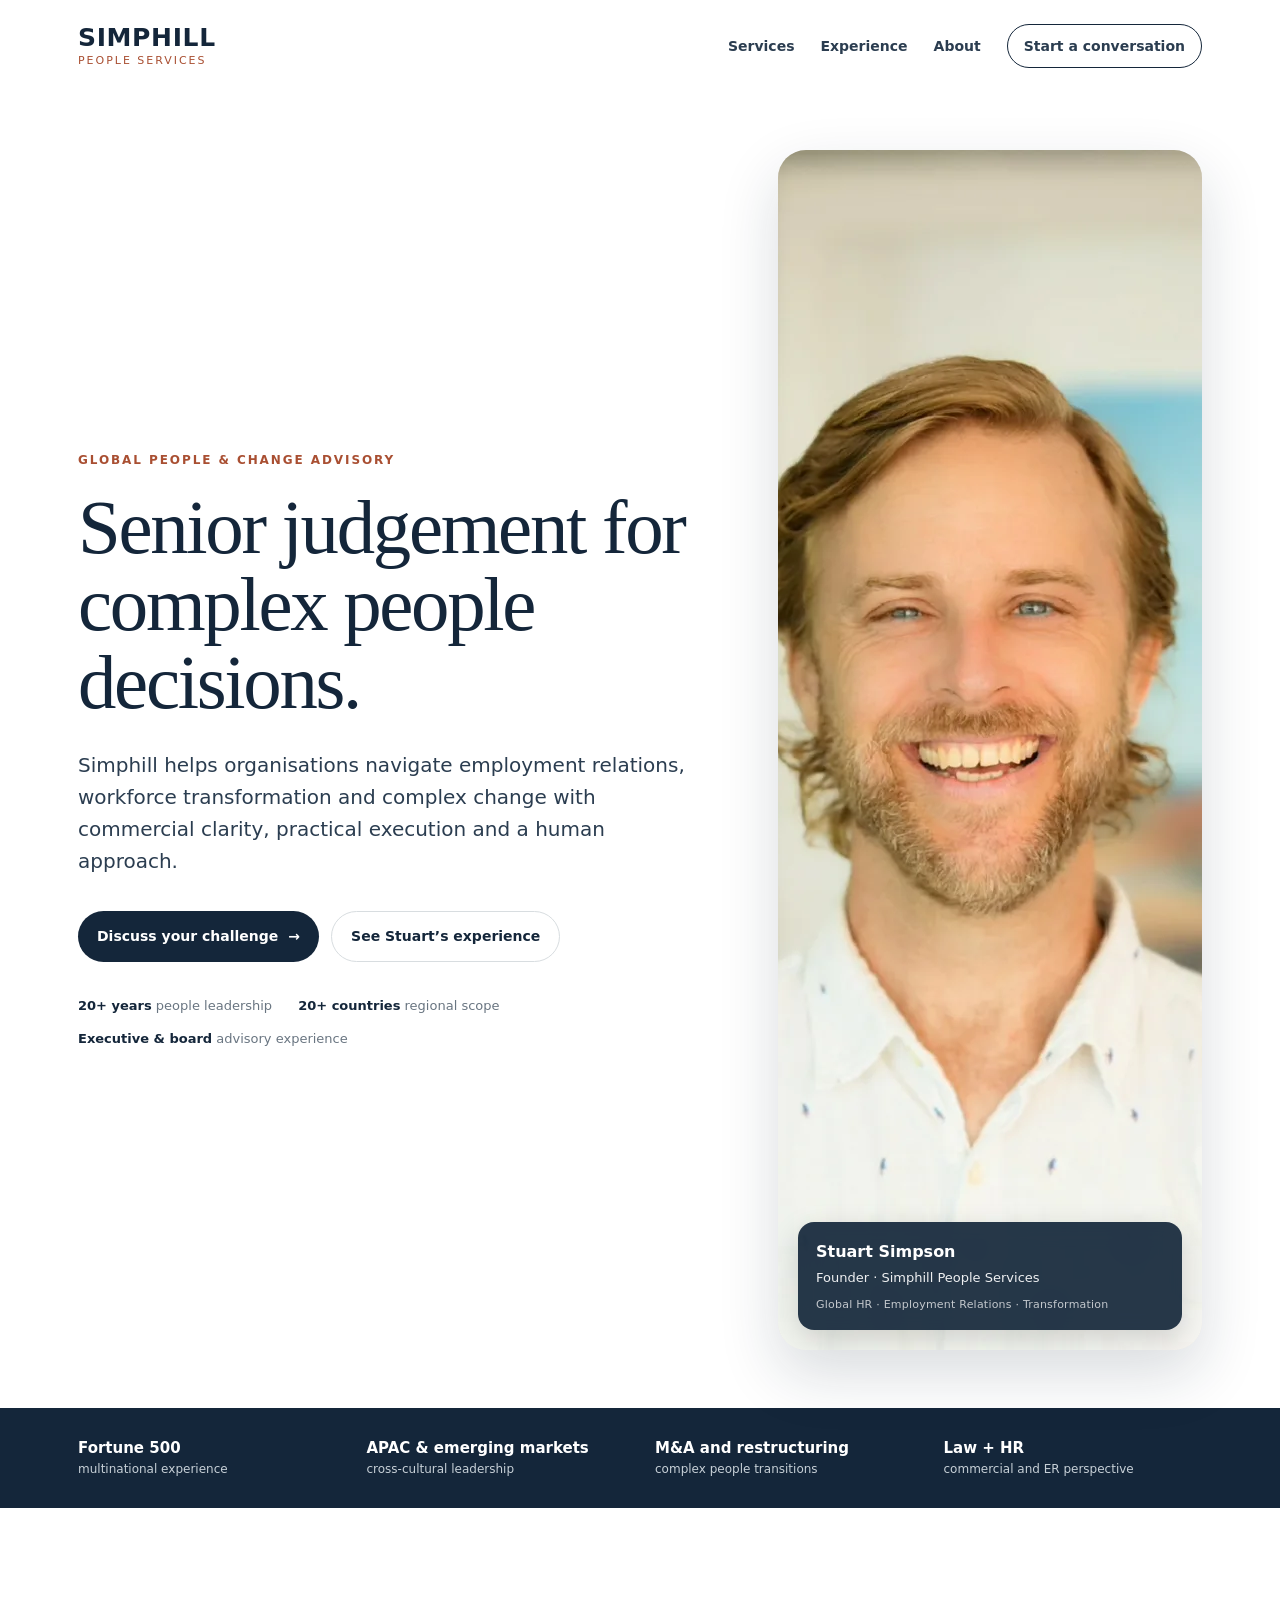
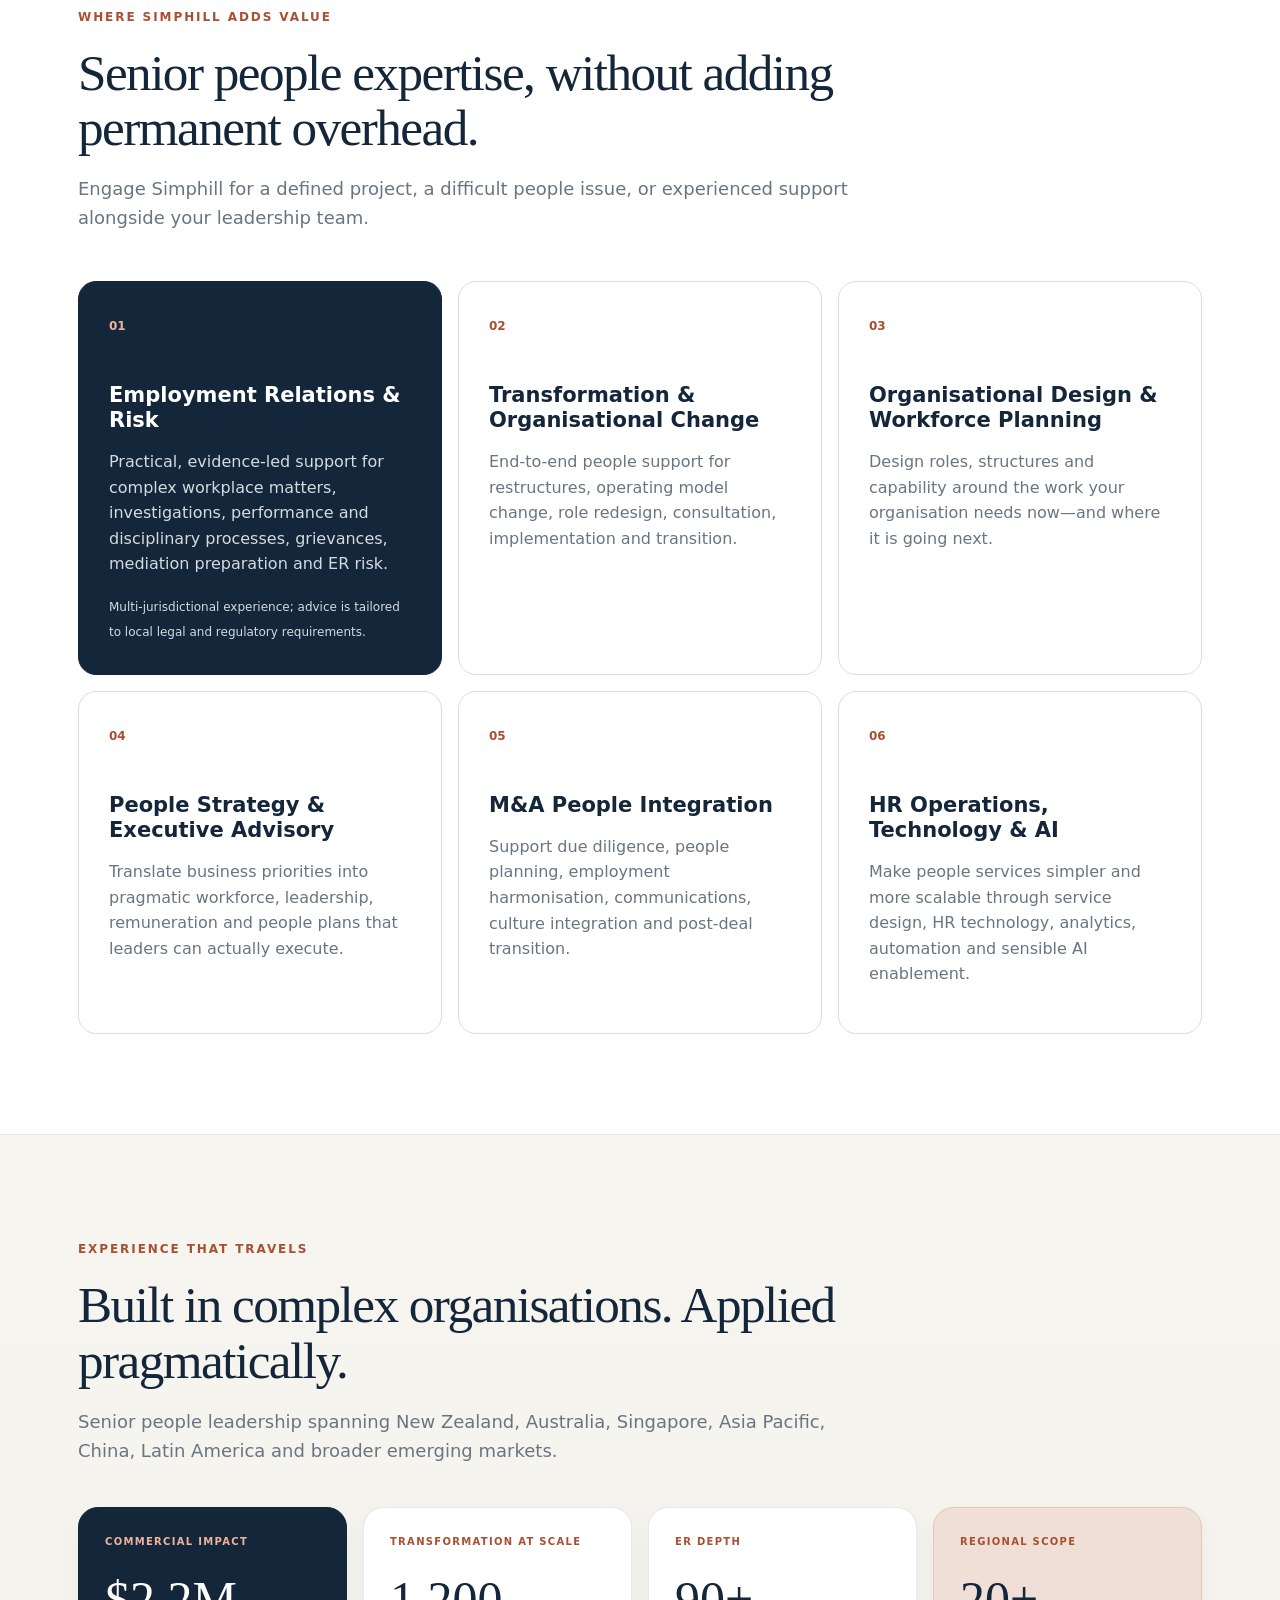
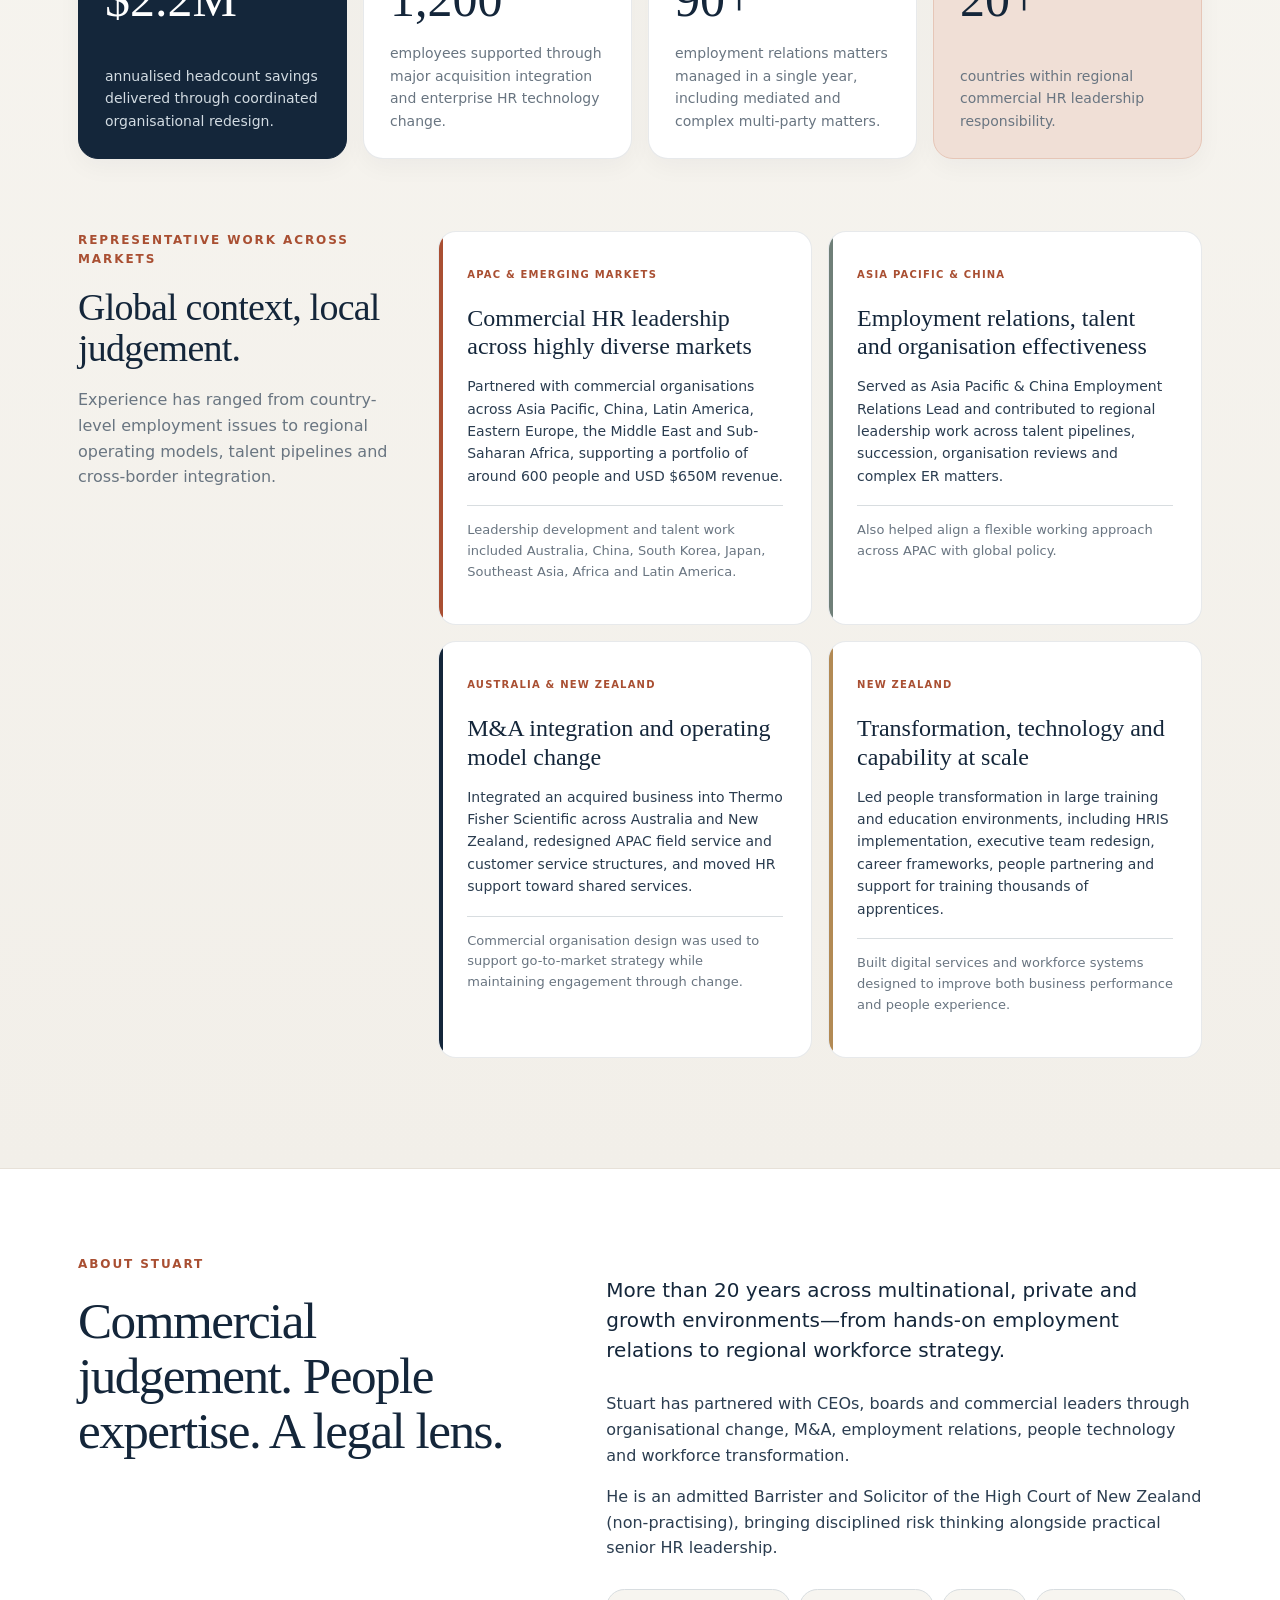
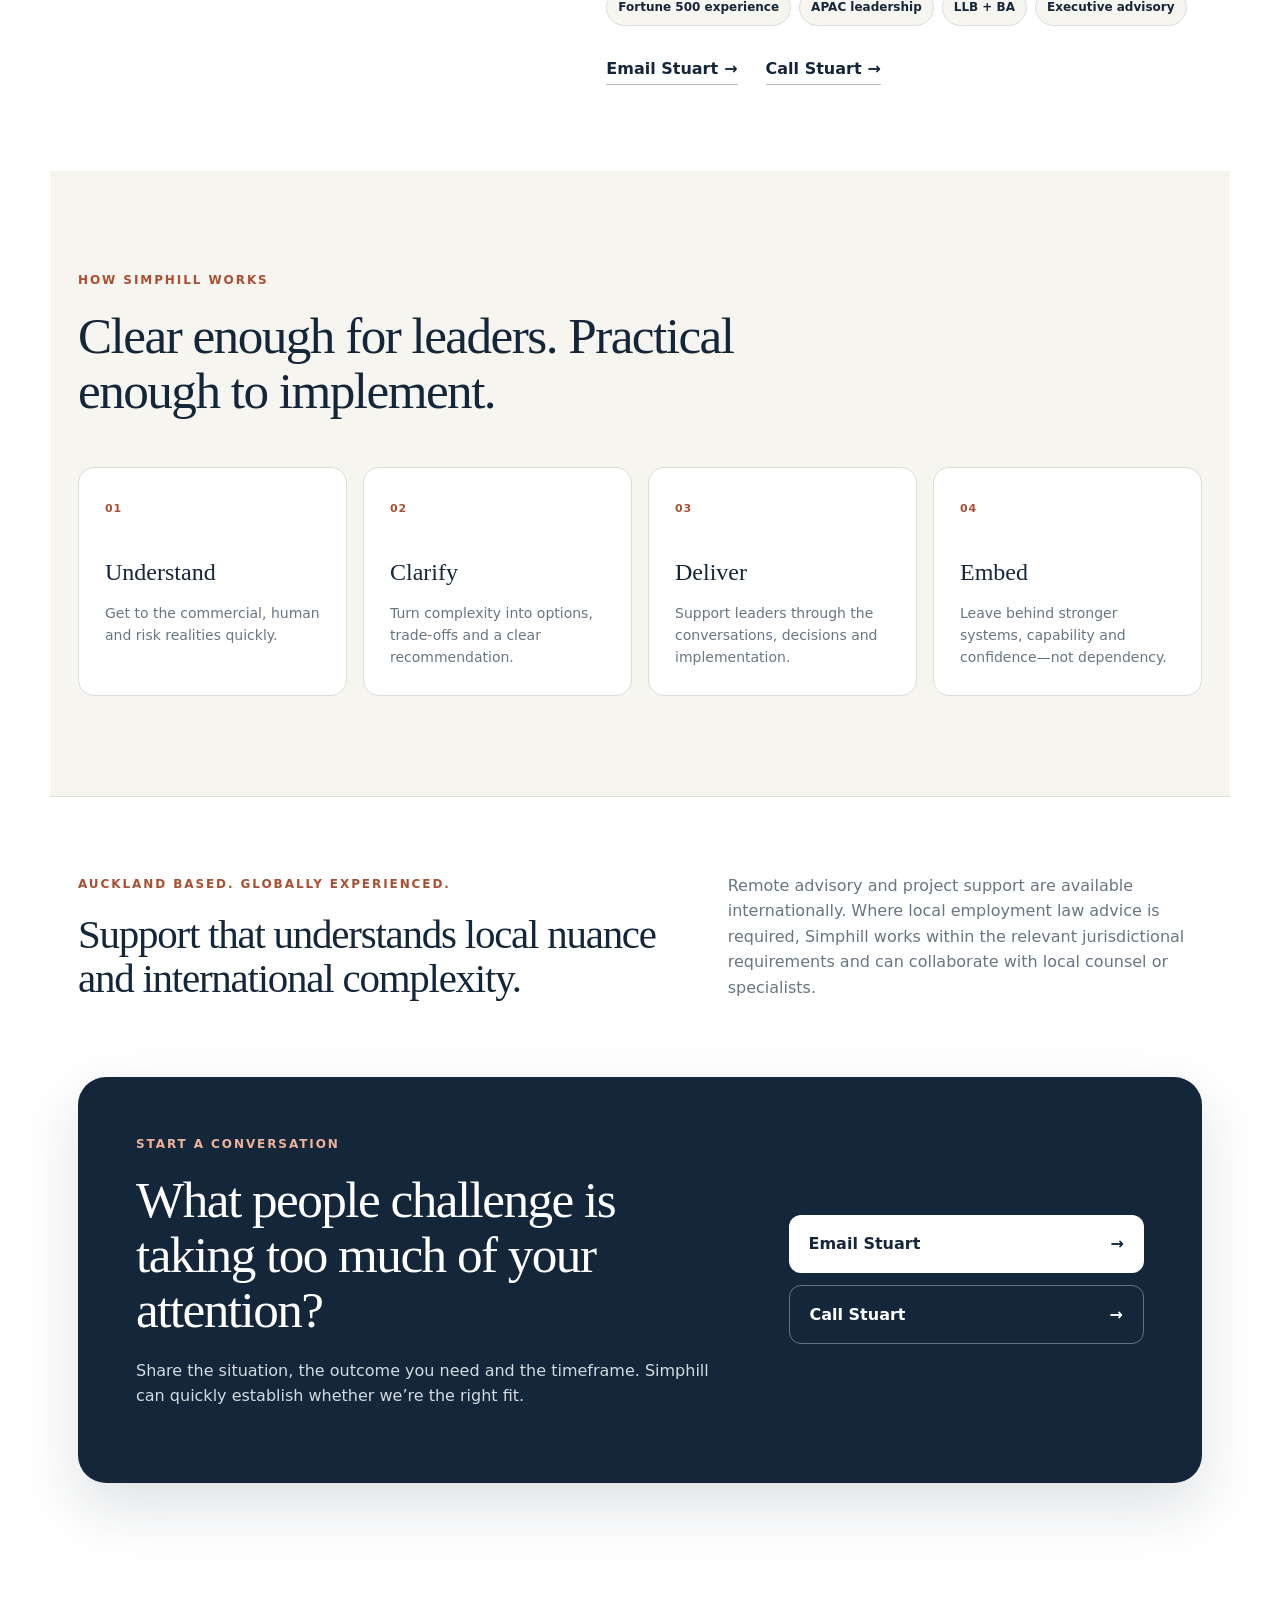
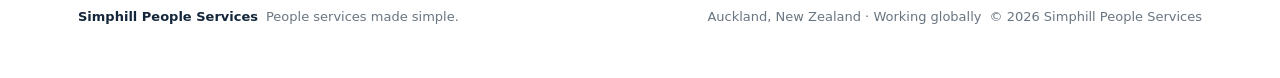
==== index.html @ a2d5a018 "Add files via upload" ====
<!doctype html>
<html lang="en">
<head>
  <meta charset="utf-8">
  <meta name="viewport" content="width=device-width, initial-scale=1">
  <title>Simphill People Services | Global HR & Change Advisory</title>
  <meta name="description" content="Global HR, employment relations and change advisory for organisations navigating transformation, workforce challenges and complex people decisions.">
  <meta name="robots" content="index,follow,max-image-preview:large,max-snippet:-1,max-video-preview:-1">
  <meta name="theme-color" content="#14263a">
  <link rel="canonical" href="https://simphillpeople.github.io/simphill-people-services/">
  <link rel="icon" href="assets/favicon.png" type="image/png">
  <link rel="stylesheet" href="styles.css">

  <meta property="og:type" content="website">
  <meta property="og:site_name" content="Simphill People Services">
  <meta property="og:title" content="Simphill People Services | Global People & Change Advisory">
  <meta property="og:description" content="Pragmatic senior HR, employment relations and transformation support for organisations navigating change.">
  <meta property="og:url" content="https://simphillpeople.github.io/simphill-people-services/">
  <meta property="og:image" content="https://simphillpeople.github.io/simphill-people-services/assets/social-card.jpg">
  <meta property="og:locale" content="en_NZ">
  <meta name="twitter:card" content="summary_large_image">

  <script type="application/ld+json">
  {
    "@context": "https://schema.org",
    "@graph": [
      {
        "@type": "ProfessionalService",
        "@id": "https://simphillpeople.github.io/simphill-people-services/#business",
        "name": "Simphill People Services",
        "url": "https://simphillpeople.github.io/simphill-people-services/",
        "logo": "https://simphillpeople.github.io/simphill-people-services/assets/simphill-logo.png",
        "image": "https://simphillpeople.github.io/simphill-people-services/assets/social-card.jpg",
        "description": "Senior people, employment relations and transformation advisory for organisations navigating growth, complexity and change.",
        "areaServed": ["New Zealand", "Australia", "Asia Pacific", "Global"],
        "sameAs": ["https://www.linkedin.com/company/simphill-people-services/"],
        "founder": {"@id": "https://simphillpeople.github.io/simphill-people-services/#stuart"},
        "knowsAbout": [
          "Employment relations", "Organisational change", "Workforce transformation",
          "People strategy", "Organisational design", "HR operations", "Leadership coaching",
          "Mergers and acquisitions integration", "Workforce planning", "People analytics"
        ]
      },
      {
        "@type": "Person",
        "@id": "https://simphillpeople.github.io/simphill-people-services/#stuart",
        "name": "Stuart Simpson",
        "jobTitle": "People & Organisational Capability Executive",
        "image": "https://simphillpeople.github.io/simphill-people-services/assets/stuart-founder.webp",
        "worksFor": {"@id": "https://simphillpeople.github.io/simphill-people-services/#business"},
        "homeLocation": {"@type": "Place", "name": "Auckland, New Zealand"},
        "sameAs": ["https://www.linkedin.com/in/stuart-simpson-hr"],
        "knowsAbout": ["Employment relations", "Change management", "Organisational design", "Workforce transformation", "HR technology", "People analytics", "Leadership capability"]
      }
    ]
  }
  </script>
</head>
<body>
  <a class="skip-link" href="#main">Skip to content</a>

  <header class="site-header">
    <a class="brand" href="#top" aria-label="Simphill People Services home">
      <span class="brand-main">SIMPHILL</span>
      <span class="brand-sub">PEOPLE SERVICES</span>
    </a>
    <nav aria-label="Primary navigation">
      <a href="#services">Services</a>
      <a href="#experience">Experience</a>
      <a href="#about">About</a>
      <a class="nav-cta" href="#contact">Start a conversation</a>
    </nav>
  </header>

  <main id="main">
    <section class="hero founder-hero" id="top">
      <div class="hero-copy">
        <p class="eyebrow">Global people &amp; change advisory</p>
        <h1>Senior judgement for complex people decisions.</h1>
        <p class="lead">Simphill helps organisations navigate employment relations, workforce transformation and complex change with commercial clarity, practical execution and a human approach.</p>
        <div class="actions">
          <a class="button primary" href="#contact">Discuss your challenge <span aria-hidden="true">→</span></a>
          <a class="button secondary" href="#experience">See Stuart’s experience</a>
        </div>
        <div class="trust-line" aria-label="Key experience">
          <span><strong>20+ years</strong> people leadership</span>
          <span><strong>20+ countries</strong> regional scope</span>
          <span><strong>Executive &amp; board</strong> advisory experience</span>
        </div>
      </div>
      <aside class="founder-hero-visual" aria-label="Stuart Simpson, founder of Simphill People Services">
        <img src="assets/stuart-founder.webp" alt="Stuart Simpson, founder of Simphill People Services" width="1160" height="1200" fetchpriority="high">
        <div class="founder-hero-card">
          <strong>Stuart Simpson</strong>
          <span>Founder · Simphill People Services</span>
          <small>Global HR · Employment Relations · Transformation</small>
        </div>
      </aside>
    </section>

    <section class="proof-strip" aria-label="Experience summary">
      <div><strong>Fortune 500</strong><span>multinational experience</span></div>
      <div><strong>APAC &amp; emerging markets</strong><span>cross-cultural leadership</span></div>
      <div><strong>M&amp;A and restructuring</strong><span>complex people transitions</span></div>
      <div><strong>Law + HR</strong><span>commercial and ER perspective</span></div>
    </section>

    <section class="section" id="services">
      <div class="section-heading">
        <p class="eyebrow">Where Simphill adds value</p>
        <h2>Senior people expertise, without adding permanent overhead.</h2>
        <p>Engage Simphill for a defined project, a difficult people issue, or experienced support alongside your leadership team.</p>
      </div>
      <div class="service-grid">
        <article class="card featured">
          <span class="card-number">01</span>
          <h3>Employment Relations &amp; Risk</h3>
          <p>Practical, evidence-led support for complex workplace matters, investigations, performance and disciplinary processes, grievances, mediation preparation and ER risk.</p>
          <small>Multi-jurisdictional experience; advice is tailored to local legal and regulatory requirements.</small>
        </article>
        <article class="card">
          <span class="card-number">02</span>
          <h3>Transformation &amp; Organisational Change</h3>
          <p>End-to-end people support for restructures, operating model change, role redesign, consultation, implementation and transition.</p>
        </article>
        <article class="card">
          <span class="card-number">03</span>
          <h3>Organisational Design &amp; Workforce Planning</h3>
          <p>Design roles, structures and capability around the work your organisation needs now—and where it is going next.</p>
        </article>
        <article class="card">
          <span class="card-number">04</span>
          <h3>People Strategy &amp; Executive Advisory</h3>
          <p>Translate business priorities into pragmatic workforce, leadership, remuneration and people plans that leaders can actually execute.</p>
        </article>
        <article class="card">
          <span class="card-number">05</span>
          <h3>M&amp;A People Integration</h3>
          <p>Support due diligence, people planning, employment harmonisation, communications, culture integration and post-deal transition.</p>
        </article>
        <article class="card">
          <span class="card-number">06</span>
          <h3>HR Operations, Technology &amp; AI</h3>
          <p>Make people services simpler and more scalable through service design, HR technology, analytics, automation and sensible AI enablement.</p>
        </article>
      </div>
    </section>

    <section class="experience-section" id="experience">
      <div class="experience-shell">
        <div class="section-heading experience-heading">
          <p class="eyebrow">Experience that travels</p>
          <h2>Built in complex organisations. Applied pragmatically.</h2>
          <p>Senior people leadership spanning New Zealand, Australia, Singapore, Asia Pacific, China, Latin America and broader emerging markets.</p>
        </div>

        <div class="impact-grid" aria-label="Selected experience metrics">
          <article class="impact-card impact-primary">
            <span class="impact-kicker">Commercial impact</span>
            <strong>$2.2M</strong>
            <p>annualised headcount savings delivered through coordinated organisational redesign.</p>
          </article>
          <article class="impact-card">
            <span class="impact-kicker">Transformation at scale</span>
            <strong>1,200</strong>
            <p>employees supported through major acquisition integration and enterprise HR technology change.</p>
          </article>
          <article class="impact-card">
            <span class="impact-kicker">ER depth</span>
            <strong>90+</strong>
            <p>employment relations matters managed in a single year, including mediated and complex multi-party matters.</p>
          </article>
          <article class="impact-card impact-accent">
            <span class="impact-kicker">Regional scope</span>
            <strong>20+</strong>
            <p>countries within regional commercial HR leadership responsibility.</p>
          </article>
        </div>

        <div class="global-track-record">
          <div class="track-record-intro">
            <p class="eyebrow">Representative work across markets</p>
            <h3>Global context, local judgement.</h3>
            <p>Experience has ranged from country-level employment issues to regional operating models, talent pipelines and cross-border integration.</p>
          </div>
          <div class="region-grid">
            <article class="region-card">
              <span class="region-label">APAC &amp; Emerging Markets</span>
              <h4>Commercial HR leadership across highly diverse markets</h4>
              <p>Partnered with commercial organisations across Asia Pacific, China, Latin America, Eastern Europe, the Middle East and Sub-Saharan Africa, supporting a portfolio of around 600 people and USD $650M revenue.</p>
              <p class="region-detail">Leadership development and talent work included Australia, China, South Korea, Japan, Southeast Asia, Africa and Latin America.</p>
            </article>
            <article class="region-card">
              <span class="region-label">Asia Pacific &amp; China</span>
              <h4>Employment relations, talent and organisation effectiveness</h4>
              <p>Served as Asia Pacific &amp; China Employment Relations Lead and contributed to regional leadership work across talent pipelines, succession, organisation reviews and complex ER matters.</p>
              <p class="region-detail">Also helped align a flexible working approach across APAC with global policy.</p>
            </article>
            <article class="region-card">
              <span class="region-label">Australia &amp; New Zealand</span>
              <h4>M&amp;A integration and operating model change</h4>
              <p>Integrated an acquired business into Thermo Fisher Scientific across Australia and New Zealand, redesigned APAC field service and customer service structures, and moved HR support toward shared services.</p>
              <p class="region-detail">Commercial organisation design was used to support go-to-market strategy while maintaining engagement through change.</p>
            </article>
            <article class="region-card">
              <span class="region-label">New Zealand</span>
              <h4>Transformation, technology and capability at scale</h4>
              <p>Led people transformation in large training and education environments, including HRIS implementation, executive team redesign, career frameworks, people partnering and support for training thousands of apprentices.</p>
              <p class="region-detail">Built digital services and workforce systems designed to improve both business performance and people experience.</p>
            </article>
          </div>
        </div>
      </div>
    </section>

    <section class="section about-section about-founder" id="about">
      <div class="about-heading">
        <p class="eyebrow">About Stuart</p>
        <h2>Commercial judgement. People expertise. A legal lens.</h2>
      </div>
      <div class="about-content">
        <p class="about-lead">More than 20 years across multinational, private and growth environments—from hands-on employment relations to regional workforce strategy.</p>
        <p>Stuart has partnered with CEOs, boards and commercial leaders through organisational change, M&amp;A, employment relations, people technology and workforce transformation.</p>
        <p>He is an admitted Barrister and Solicitor of the High Court of New Zealand (non-practising), bringing disciplined risk thinking alongside practical senior HR leadership.</p>
        <div class="credential-row" aria-label="Selected credentials">
          <span>Fortune 500 experience</span>
          <span>APAC leadership</span>
          <span>LLB + BA</span>
          <span>Executive advisory</span>
        </div>
        <div class="about-actions">
          <a class="text-link" href="mailto:simphillpeople@gmail.com">Email Stuart <span aria-hidden="true">→</span></a>
          <a class="text-link" href="tel:+64272259355">Call Stuart <span aria-hidden="true">→</span></a>
        </div>
      </div>
    </section>

    <section class="section approach">
      <div class="section-heading">
        <p class="eyebrow">How Simphill works</p>
        <h2>Clear enough for leaders. Practical enough to implement.</h2>
      </div>
      <div class="steps">
        <article><span>01</span><h3>Understand</h3><p>Get to the commercial, human and risk realities quickly.</p></article>
        <article><span>02</span><h3>Clarify</h3><p>Turn complexity into options, trade-offs and a clear recommendation.</p></article>
        <article><span>03</span><h3>Deliver</h3><p>Support leaders through the conversations, decisions and implementation.</p></article>
        <article><span>04</span><h3>Embed</h3><p>Leave behind stronger systems, capability and confidence—not dependency.</p></article>
      </div>
    </section>

    <section class="global-band">
      <div class="global-band-inner">
        <div>
          <p class="eyebrow">Auckland based. Globally experienced.</p>
          <h2>Support that understands local nuance and international complexity.</h2>
        </div>
        <p>Remote advisory and project support are available internationally. Where local employment law advice is required, Simphill works within the relevant jurisdictional requirements and can collaborate with local counsel or specialists.</p>
      </div>
    </section>

    <section class="contact-wrap" id="contact">
      <div class="contact-panel">
        <div>
          <p class="eyebrow">Start a conversation</p>
          <h2>What people challenge is taking too much of your attention?</h2>
          <p>Share the situation, the outcome you need and the timeframe. Simphill can quickly establish whether we’re the right fit.</p>
        </div>
        <div class="contact-actions">
          <a href="mailto:simphillpeople@gmail.com">Email Stuart <span aria-hidden="true">→</span></a>
          <a href="tel:+64272259355">Call Stuart <span aria-hidden="true">→</span></a>
        </div>
      </div>
    </section>
  </main>

  <footer>
    <div class="footer-brand">
      <strong>Simphill People Services</strong>
      <span>People services made simple.</span>
    </div>
    <div class="footer-meta">
      <span>Auckland, New Zealand · Working globally</span>
      <span>© <span id="year"></span> Simphill People Services</span>
    </div>
  </footer>

  <script>
    document.getElementById('year').textContent = new Date().getFullYear();
  </script>
</body>
</html>
---- styles.css ----
:root{
  --ink:#14263a;
  --ink-2:#2b3d50;
  --paper:#f7f5f0;
  --paper-2:#efeae2;
  --white:#ffffff;
  --line:#d8dde0;
  --accent:#a94f32;
  --accent-soft:#f0dfd6;
  --accent-dark:#813824;
  --sage:#6f7f78;
  --sage-soft:#e2e7e3;
  --muted:#697581;
  --max:1180px;
  --radius:18px;
  --shadow:0 18px 50px rgba(20,38,58,.09);
}

*{box-sizing:border-box}
html{scroll-behavior:smooth}
body{margin:0;background:var(--white);color:var(--ink);font-family:Inter,ui-sans-serif,system-ui,-apple-system,"Segoe UI",sans-serif;line-height:1.6;-webkit-font-smoothing:antialiased}
a{color:inherit}
.skip-link{position:absolute;left:-9999px}
.skip-link:focus{left:16px;top:16px;background:#fff;padding:10px 14px;z-index:1000}

.site-header{max-width:var(--max);margin:auto;padding:24px 28px;display:flex;justify-content:space-between;align-items:center;gap:28px}
.brand{text-decoration:none;color:var(--ink);display:flex;flex-direction:column;line-height:.95;letter-spacing:.04em}
.brand-main{font-size:25px;font-weight:800}
.brand-sub{font-size:11px;letter-spacing:.18em;margin-top:7px;color:var(--accent)}
nav{display:flex;align-items:center;gap:26px}
nav a{color:var(--ink-2);text-decoration:none;font-size:14px;font-weight:650}
nav a:hover{color:var(--accent-dark)}
.nav-cta{border:1px solid var(--ink);padding:10px 16px;border-radius:999px}

.hero{max-width:var(--max);margin:0 auto;padding:72px 28px 66px;display:grid;grid-template-columns:1.35fr .65fr;gap:72px;align-items:center}
.eyebrow{text-transform:uppercase;letter-spacing:.16em;font-size:12px;font-weight:800;color:var(--accent);margin:0 0 18px}
.hero h1,.section-heading h2,.about-content h2,.contact-panel h2,.global-band h2{font-family:Georgia,"Times New Roman",serif;font-weight:500;letter-spacing:-.03em}
.hero h1{font-size:clamp(46px,6vw,78px);line-height:1.01;margin:0 0 28px;max-width:850px}
.lead{font-size:20px;color:var(--ink-2);max-width:760px}
.actions{display:flex;gap:12px;flex-wrap:wrap;margin:34px 0}
.button{display:inline-flex;align-items:center;gap:10px;padding:13px 19px;border-radius:999px;text-decoration:none;font-weight:750;font-size:14px}
.button.primary{background:var(--ink);color:#fff}
.button.primary:hover{background:var(--accent-dark)}
.button.secondary{border:1px solid var(--line);color:var(--ink);background:#fff}
.button.secondary:hover{border-color:var(--ink)}
.trust-line{display:flex;flex-wrap:wrap;gap:12px 26px;color:var(--muted);font-size:13px}
.trust-line strong{color:var(--ink)}
.hero-panel{background:var(--paper);border-radius:28px;overflow:hidden;box-shadow:var(--shadow)}
.hero-panel-image{height:230px;background:url('assets/simphill-logo.png') center/cover no-repeat;background-position:20% 50%}
.hero-panel-content{padding:28px}
.hero-panel-content p{font-family:Georgia,serif;font-size:24px;line-height:1.2;margin:0 0 18px}
.hero-panel ul{margin:0;padding:0;list-style:none}
.hero-panel li{padding:10px 0;border-top:1px solid rgba(20,38,58,.12);font-weight:650}

.proof-strip{background:var(--ink);color:#fff;display:grid;grid-template-columns:repeat(4,1fr);padding:28px max(28px,calc((100vw - var(--max))/2 + 28px));gap:30px}
.proof-strip div{display:flex;flex-direction:column}
.proof-strip strong{font-size:15px}
.proof-strip span{font-size:12px;color:#c7d0d7}

.section{max-width:var(--max);margin:auto;padding:100px 28px}
.section-heading{max-width:780px;margin-bottom:48px}
.section-heading h2,.about-content h2,.contact-panel h2,.global-band h2{font-size:clamp(36px,4vw,56px);line-height:1.08;margin:0 0 20px}
.section-heading>p:last-child{font-size:18px;color:var(--muted)}

.service-grid{display:grid;grid-template-columns:repeat(3,1fr);gap:16px}
.card{border:1px solid var(--line);border-radius:var(--radius);padding:30px;background:#fff;min-height:270px;transition:transform .2s ease,box-shadow .2s ease}
.card:hover{transform:translateY(-3px);box-shadow:0 12px 28px rgba(20,38,58,.07)}
.card.featured{background:var(--ink);color:#fff;border-color:var(--ink)}
.card-number{font-size:12px;font-weight:800;color:var(--accent)}
.card.featured .card-number{color:#efb29b}
.card h3{font-size:21px;line-height:1.2;margin:45px 0 12px}
.card p{color:var(--muted)}
.featured p,.featured small{color:#d4dbe0}
.card small{font-size:12px}

/* Experience */
.experience-section{background:linear-gradient(180deg,var(--paper) 0%,#f2efe9 100%);border-top:1px solid #ece8e1;border-bottom:1px solid #e7e1d8}
.experience-shell{max-width:var(--max);margin:auto;padding:105px 28px 110px}
.experience-heading{margin-bottom:42px}
.experience-heading h2{max-width:850px}
.impact-grid{display:grid;grid-template-columns:repeat(4,1fr);gap:16px;margin-bottom:72px}
.impact-card{background:var(--white);border:1px solid rgba(20,38,58,.1);border-radius:20px;padding:26px;min-height:245px;display:flex;flex-direction:column;box-shadow:0 8px 24px rgba(20,38,58,.04)}
.impact-card strong{font-family:Georgia,"Times New Roman",serif;font-size:50px;font-weight:500;line-height:1;margin:24px 0 18px;color:var(--ink)}
.impact-card p{font-size:14px;color:var(--muted);margin:auto 0 0}
.impact-kicker{text-transform:uppercase;letter-spacing:.13em;font-size:10px;font-weight:800;color:var(--accent)}
.impact-primary{background:var(--ink);border-color:var(--ink)}
.impact-primary strong{color:#fff}
.impact-primary p{color:#d2dbe2}
.impact-primary .impact-kicker{color:#efb29b}
.impact-accent{background:var(--accent-soft);border-color:#e6c6b7}

.global-track-record{display:grid;grid-template-columns:.72fr 1.75fr;gap:46px;align-items:start}
.track-record-intro{position:sticky;top:32px}
.track-record-intro h3{font-family:Georgia,"Times New Roman",serif;font-size:38px;font-weight:500;line-height:1.08;letter-spacing:-.02em;margin:0 0 18px}
.track-record-intro>p:last-child{color:var(--muted);font-size:16px}
.region-grid{display:grid;grid-template-columns:1fr 1fr;gap:16px}
.region-card{background:#fff;border:1px solid rgba(20,38,58,.1);border-radius:18px;padding:28px;min-height:295px;position:relative;overflow:hidden}
.region-card:before{content:"";position:absolute;left:0;top:0;width:4px;height:100%;background:var(--accent)}
.region-card:nth-child(2):before{background:var(--sage)}
.region-card:nth-child(3):before{background:var(--ink)}
.region-card:nth-child(4):before{background:#b28a54}
.region-label{text-transform:uppercase;letter-spacing:.12em;font-size:10px;font-weight:800;color:var(--accent)}
.region-card h4{font-family:Georgia,"Times New Roman",serif;font-size:24px;line-height:1.2;font-weight:500;margin:18px 0 14px}
.region-card p{font-size:14px;color:var(--ink-2);margin:0 0 14px}
.region-card .region-detail{font-size:13px;color:var(--muted);border-top:1px solid var(--line);padding-top:14px;margin-top:18px}

/* About */
.about-section{display:grid;grid-template-columns:.78fr 1.1fr;gap:76px;align-items:center}
.about-visual{position:relative}
.about-visual img{display:block;width:100%;aspect-ratio: .97 / 1;object-fit:cover;object-position:center 35%;border-radius:26px;box-shadow:var(--shadow)}
.photo-caption{position:absolute;left:20px;bottom:20px;background:rgba(20,38,58,.92);color:#fff;padding:13px 16px;border-radius:12px;display:flex;flex-direction:column;backdrop-filter:blur(8px)}
.photo-caption strong{font-size:14px}
.photo-caption span{font-size:11px;color:#d9e0e5}
.about-content h2{margin-bottom:22px}
.about-content p{font-size:16px;color:var(--ink-2)}
.about-content .about-lead{font-size:20px;line-height:1.5;color:var(--ink);margin-bottom:26px}
.credential-row{display:flex;flex-wrap:wrap;gap:8px;margin:28px 0}
.credential-row span{font-size:12px;font-weight:700;background:var(--paper);border:1px solid var(--line);padding:8px 11px;border-radius:999px}
.text-link{display:inline-flex;gap:6px;text-decoration:none;font-weight:750;border-bottom:1px solid rgba(20,38,58,.3);padding-bottom:2px}
.text-link:hover{color:var(--accent-dark);border-color:var(--accent-dark)}

/* Approach */
.approach{background:var(--paper)}
.steps{display:grid;grid-template-columns:repeat(4,1fr);gap:16px}
.steps article{background:#fff;border:1px solid var(--line);border-radius:16px;padding:26px;min-height:210px}
.steps span{font-size:11px;color:var(--accent);font-weight:800;letter-spacing:.08em}
.steps h3{font-family:Georgia,"Times New Roman",serif;font-size:24px;font-weight:500;margin:34px 0 10px}
.steps p{font-size:14px;color:var(--muted);margin:0}

.global-band{background:#fff}
.global-band-inner{max-width:var(--max);margin:auto;padding:76px 28px;display:grid;grid-template-columns:1.1fr .9fr;gap:70px;align-items:end;border-top:1px solid var(--line)}
.global-band h2{font-size:clamp(32px,3.2vw,46px);margin-bottom:0}
.global-band-inner>p{color:var(--muted);font-size:16px;margin:0}

.contact-wrap{max-width:var(--max);margin:auto;padding:0 28px 90px}
.contact-panel{background:var(--ink);color:#fff;border-radius:28px;padding:58px;display:grid;grid-template-columns:1.25fr .75fr;gap:60px;align-items:center;box-shadow:0 24px 60px rgba(20,38,58,.14)}
.contact-panel .eyebrow{color:#efb29b}
.contact-panel h2{color:#fff}
.contact-panel p{color:#d4dbe0;max-width:760px}
.contact-actions{display:flex;flex-direction:column;gap:12px}
.contact-actions a{background:#fff;color:var(--ink);text-decoration:none;padding:16px 20px;border-radius:12px;font-weight:750;display:flex;justify-content:space-between;align-items:center}
.contact-actions a:last-child{background:transparent;color:#fff;border:1px solid rgba(255,255,255,.35)}
.contact-actions a:hover{transform:translateY(-1px)}

footer{max-width:var(--max);margin:auto;padding:34px 28px 50px;color:var(--muted);font-size:13px;display:flex;justify-content:space-between;gap:30px}
.footer-brand,.footer-meta{display:flex;gap:8px;flex-wrap:wrap}
.footer-brand strong{color:var(--ink)}

@media(max-width:1000px){
  .global-track-record{grid-template-columns:1fr}
  .track-record-intro{position:static;max-width:680px}
  .impact-grid{grid-template-columns:repeat(2,1fr)}
  .about-section{grid-template-columns:1fr 1fr;gap:48px}
  .steps{grid-template-columns:repeat(2,1fr)}
}

@media(max-width:900px){
  nav a:not(.nav-cta){display:none}
  .hero{grid-template-columns:1fr;gap:36px;padding-top:45px}
  .hero-panel{max-width:560px}
  .proof-strip{grid-template-columns:repeat(2,1fr)}
  .service-grid{grid-template-columns:1fr 1fr}
  .region-grid{grid-template-columns:1fr}
  .about-section{grid-template-columns:1fr;gap:36px}
  .about-visual{max-width:560px}
  .about-visual img{aspect-ratio:1.05/1;object-position:center 30%}
  .global-band-inner,.contact-panel{grid-template-columns:1fr}
  .contact-panel{padding:40px}
}

@media(max-width:620px){
  .site-header{padding:18px 20px}
  .nav-cta{padding:9px 12px}
  .hero,.section,.experience-shell{padding-left:20px;padding-right:20px}
  .hero h1{font-size:44px}
  .lead{font-size:18px}
  .proof-strip,.service-grid,.impact-grid,.steps{grid-template-columns:1fr}
  .proof-strip{padding:28px 20px}
  .section{padding-top:72px;padding-bottom:72px}
  .experience-shell{padding-top:78px;padding-bottom:78px}
  .impact-grid{margin-bottom:52px}
  .impact-card{min-height:215px}
  .region-card{min-height:auto}
  .about-visual img{aspect-ratio:.92/1}
  .global-band-inner{padding:58px 20px;gap:28px}
  .contact-wrap{padding:0 20px 64px}
  .contact-panel{border-radius:20px;padding:30px;gap:32px}
  .contact-panel h2{font-size:38px}
  footer{padding:28px 20px;flex-direction:column;gap:10px}
}

/* Founder-led hero refinement */
.founder-hero{grid-template-columns:minmax(0,1.08fr) minmax(340px,.72fr);gap:64px;align-items:center;padding-top:58px;padding-bottom:58px}
.founder-hero .hero-copy{padding-right:10px}
.founder-hero .hero-copy h1{max-width:780px}
.founder-hero-visual{position:relative;max-width:520px;justify-self:end;width:100%;border-radius:28px;overflow:hidden;box-shadow:0 24px 60px rgba(20,38,58,.16);background:#e9e6df}
.founder-hero-visual img{display:block;width:100%;aspect-ratio:4/4.35;object-fit:cover;object-position:center 34%}
.founder-hero-card{position:absolute;left:20px;right:20px;bottom:20px;padding:17px 18px;border-radius:16px;background:rgba(20,38,58,.92);color:#fff;backdrop-filter:blur(10px);box-shadow:0 10px 30px rgba(0,0,0,.16)}
.founder-hero-card strong,.founder-hero-card span,.founder-hero-card small{display:block}
.founder-hero-card strong{font-size:16px;margin-bottom:3px}
.founder-hero-card span{font-size:13px;opacity:.92}
.founder-hero-card small{font-size:11px;opacity:.72;margin-top:7px;letter-spacing:.02em}

/* Founder section is intentionally text-led now that Stuart appears in the hero */
.about-founder{grid-template-columns:minmax(0,.85fr) minmax(0,1.15fr);gap:88px;align-items:start;padding-top:86px;padding-bottom:86px}
.about-heading h2{font-family:Georgia,"Times New Roman",serif;font-weight:500;letter-spacing:-.03em;font-size:clamp(38px,4vw,58px);line-height:1.08;margin:0}
.about-founder .about-content{max-width:720px}
.about-actions{display:flex;gap:28px;flex-wrap:wrap;margin-top:30px}

@media (max-width:980px){
  .founder-hero{grid-template-columns:1fr 1fr;gap:40px}
  .founder-hero-visual{max-width:460px}
  .about-founder{grid-template-columns:1fr 1fr;gap:46px}
}
@media (max-width:760px){
  .founder-hero{grid-template-columns:1fr;gap:34px}
  .founder-hero-visual{justify-self:start;max-width:500px}
  .founder-hero-visual img{aspect-ratio:1.08/1;object-position:center 28%}
  .about-founder{grid-template-columns:1fr;gap:28px;padding-top:64px;padding-bottom:64px}
}
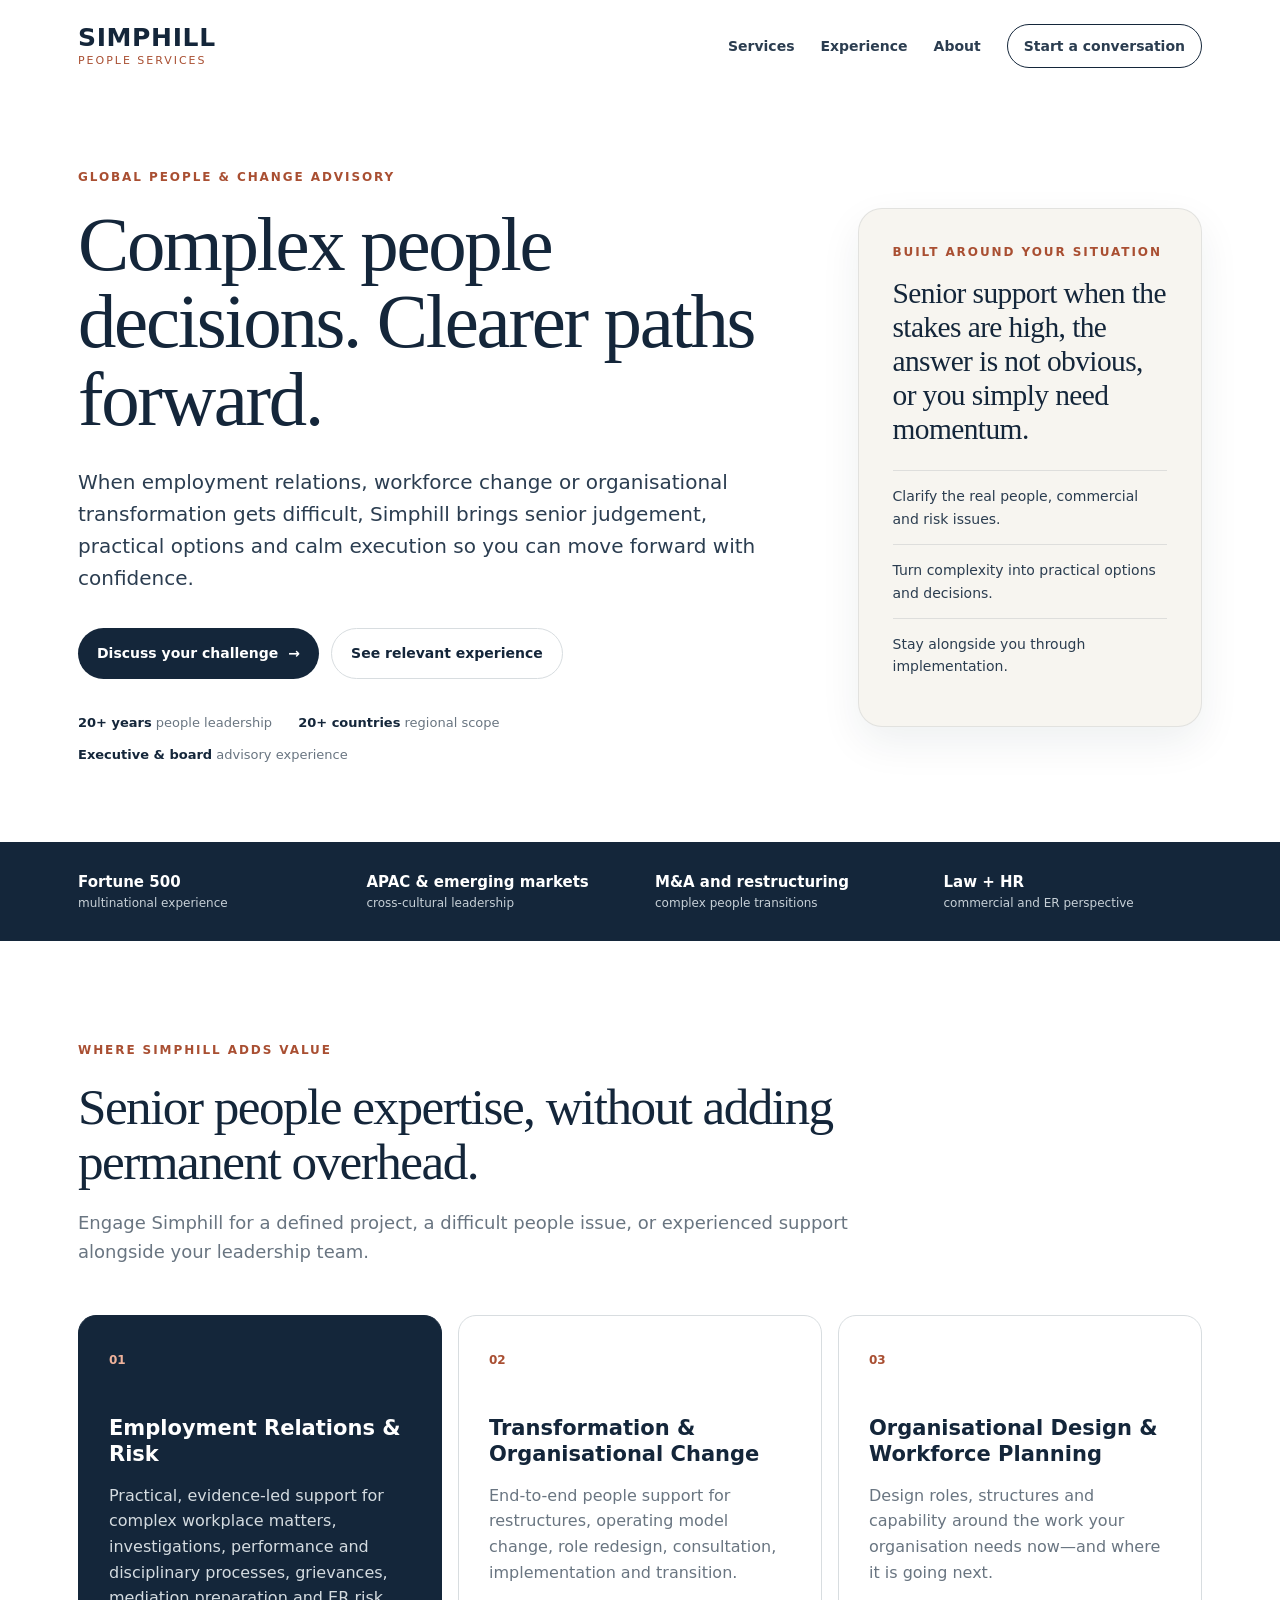
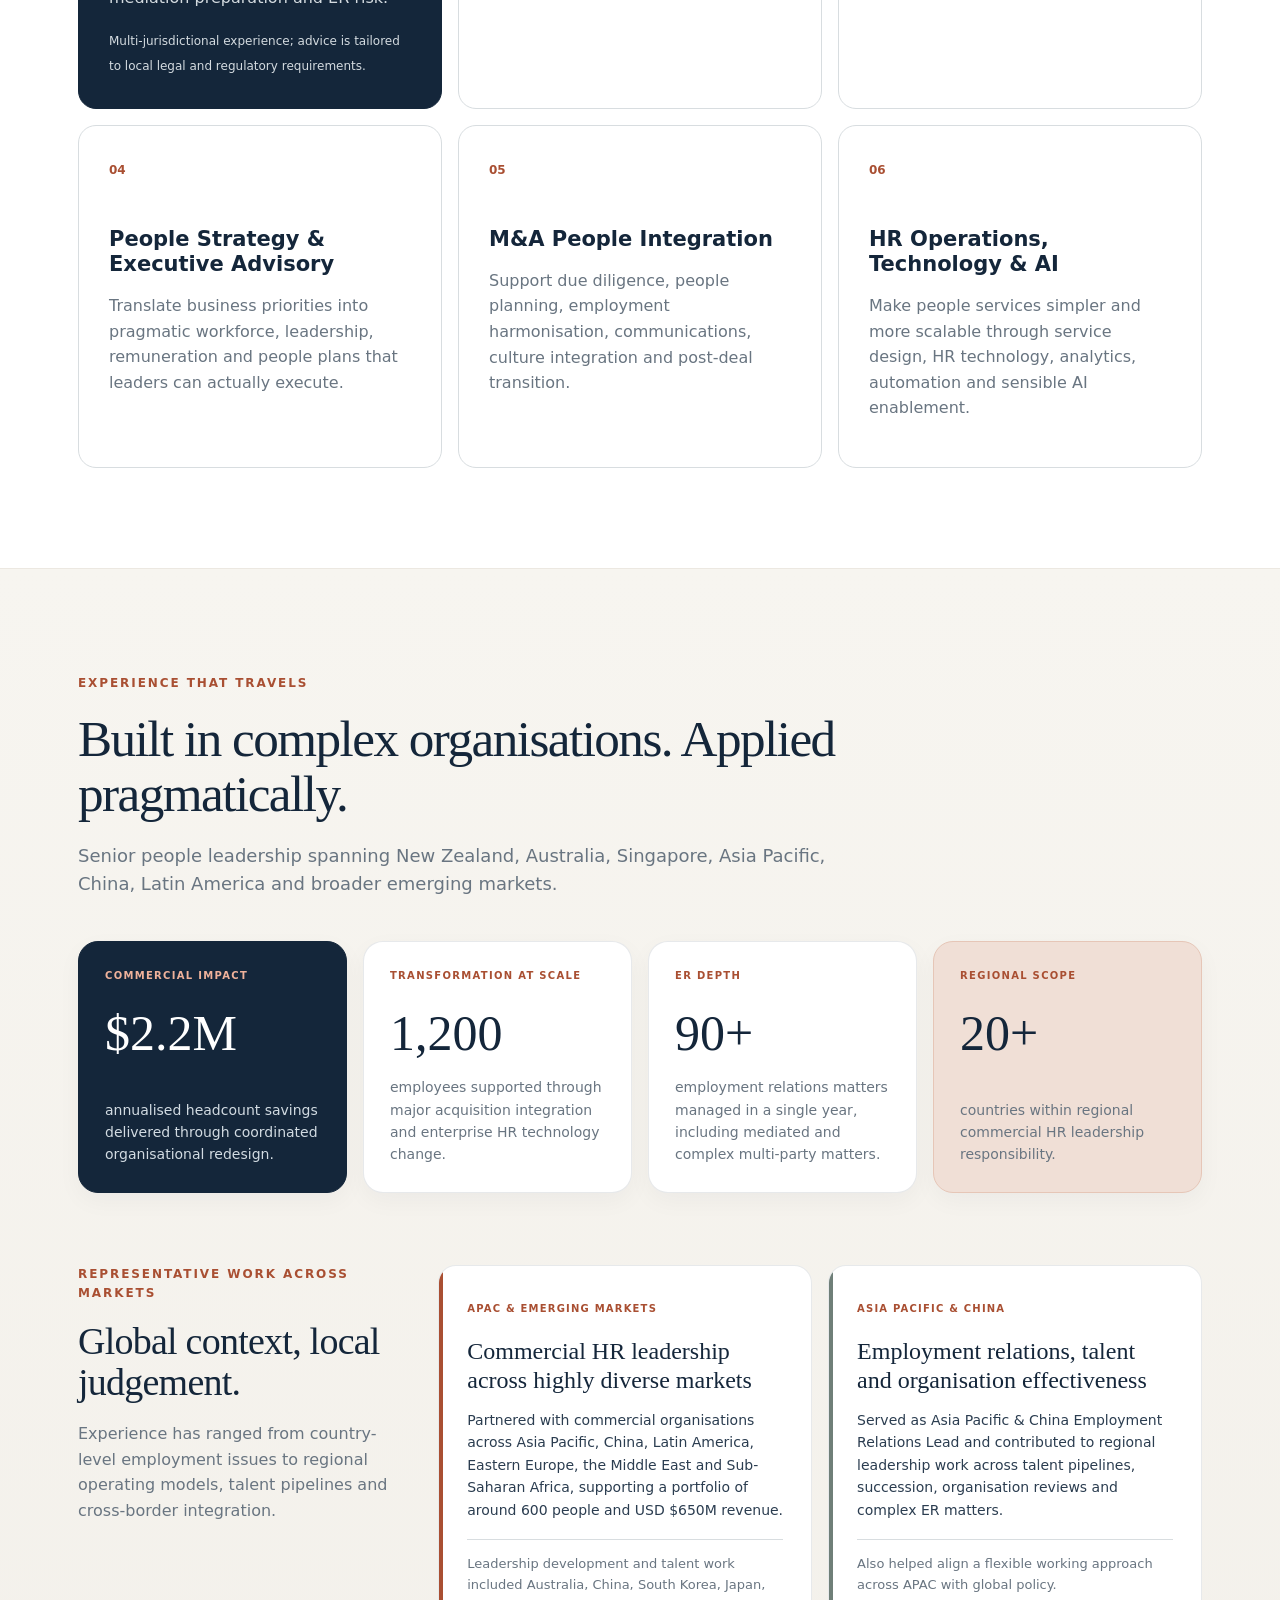
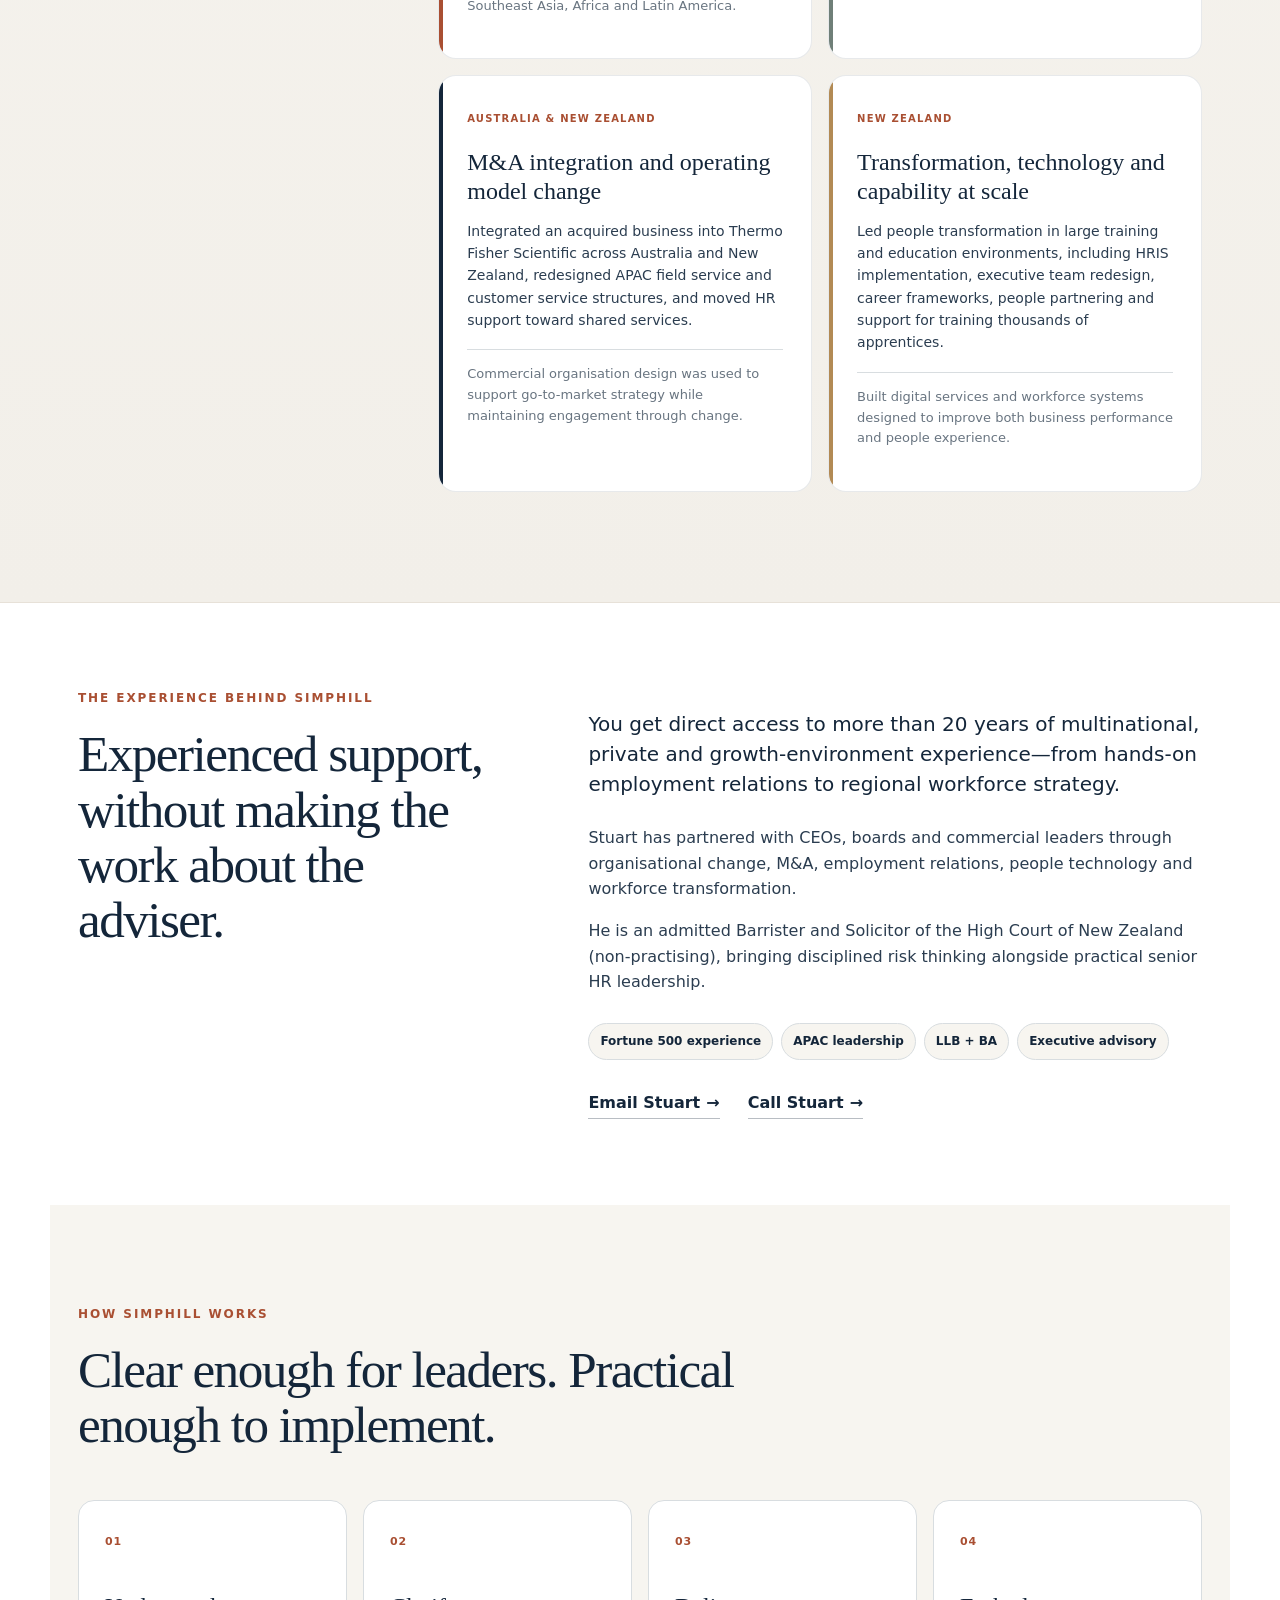
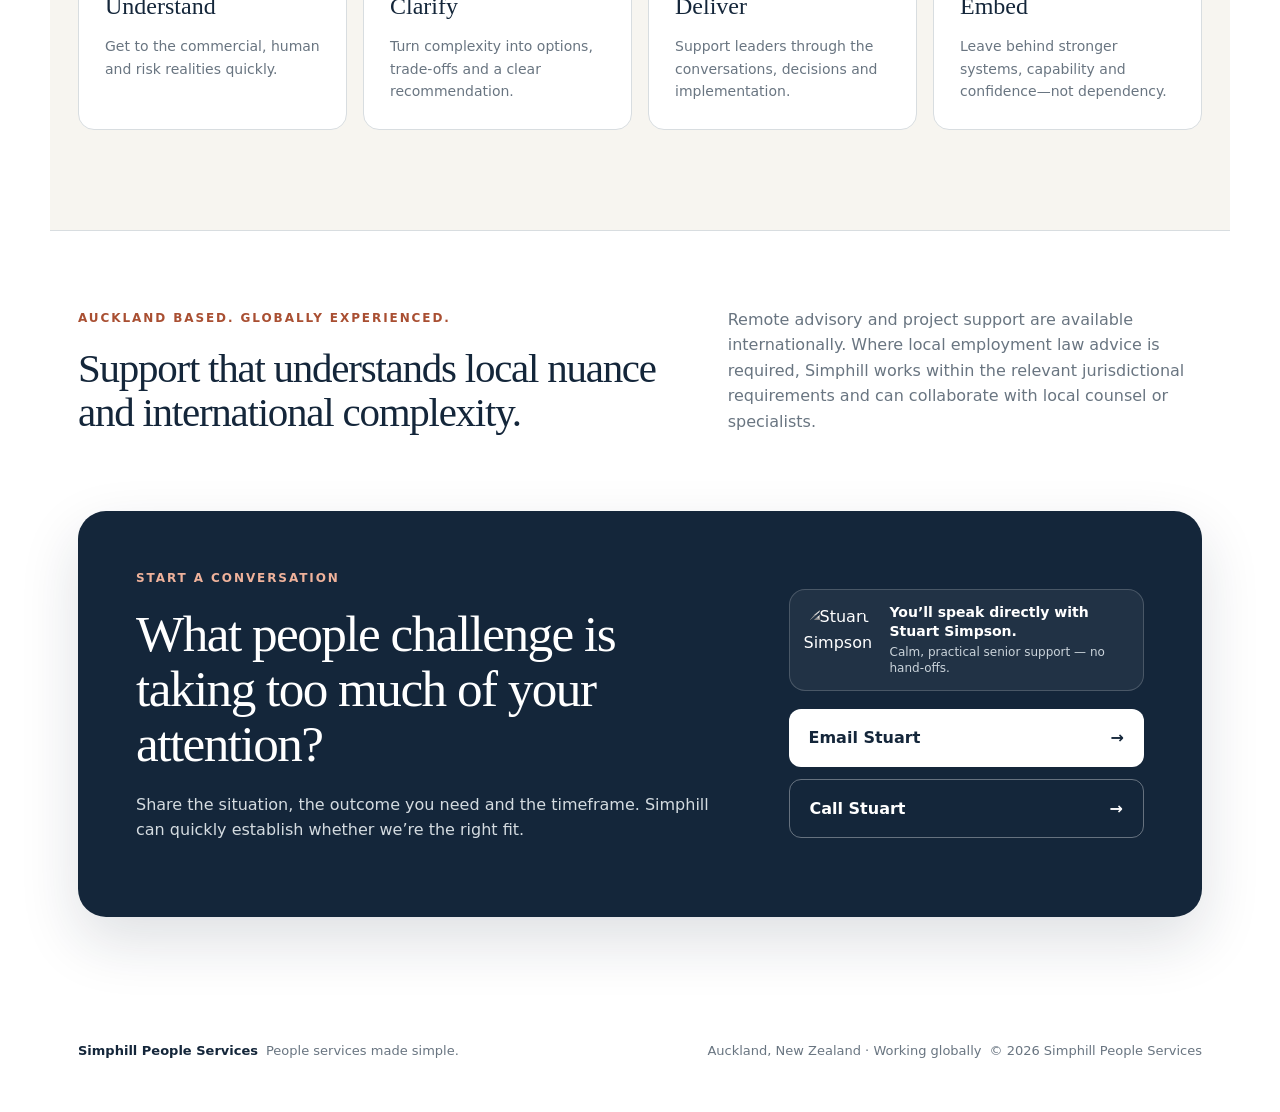
==== commit 33b17080: "Add files via upload" ====
--- a/index.html
+++ b/index.html
@@ -46,7 +46,7 @@
         "@id": "https://simphillpeople.github.io/simphill-people-services/#stuart",
         "name": "Stuart Simpson",
         "jobTitle": "People & Organisational Capability Executive",
-        "image": "https://simphillpeople.github.io/simphill-people-services/assets/stuart-founder.webp",
+        "image": "https://simphillpeople.github.io/simphill-people-services/assets/stuart-grayscale.webp",
         "worksFor": {"@id": "https://simphillpeople.github.io/simphill-people-services/#business"},
         "homeLocation": {"@type": "Place", "name": "Auckland, New Zealand"},
         "sameAs": ["https://www.linkedin.com/in/stuart-simpson-hr"],
@@ -73,14 +73,14 @@
   </header>
 
   <main id="main">
-    <section class="hero founder-hero" id="top">
+    <section class="hero client-hero" id="top">
       <div class="hero-copy">
         <p class="eyebrow">Global people &amp; change advisory</p>
-        <h1>Senior judgement for complex people decisions.</h1>
-        <p class="lead">Simphill helps organisations navigate employment relations, workforce transformation and complex change with commercial clarity, practical execution and a human approach.</p>
+        <h1>Complex people decisions. Clearer paths forward.</h1>
+        <p class="lead">When employment relations, workforce change or organisational transformation gets difficult, Simphill brings senior judgement, practical options and calm execution so you can move forward with confidence.</p>
         <div class="actions">
           <a class="button primary" href="#contact">Discuss your challenge <span aria-hidden="true">→</span></a>
-          <a class="button secondary" href="#experience">See Stuart’s experience</a>
+          <a class="button secondary" href="#experience">See relevant experience</a>
         </div>
         <div class="trust-line" aria-label="Key experience">
           <span><strong>20+ years</strong> people leadership</span>
@@ -88,13 +88,14 @@
           <span><strong>Executive &amp; board</strong> advisory experience</span>
         </div>
       </div>
-      <aside class="founder-hero-visual" aria-label="Stuart Simpson, founder of Simphill People Services">
-        <img src="assets/stuart-founder.webp" alt="Stuart Simpson, founder of Simphill People Services" width="1160" height="1200" fetchpriority="high">
-        <div class="founder-hero-card">
-          <strong>Stuart Simpson</strong>
-          <span>Founder · Simphill People Services</span>
-          <small>Global HR · Employment Relations · Transformation</small>
-        </div>
+      <aside class="client-hero-panel" aria-label="How Simphill supports clients">
+        <p class="eyebrow">Built around your situation</p>
+        <h2>Senior support when the stakes are high, the answer is not obvious, or you simply need momentum.</h2>
+        <ul>
+          <li>Clarify the real people, commercial and risk issues.</li>
+          <li>Turn complexity into practical options and decisions.</li>
+          <li>Stay alongside you through implementation.</li>
+        </ul>
       </aside>
     </section>
 
@@ -213,13 +214,13 @@
       </div>
     </section>
 
-    <section class="section about-section about-founder" id="about">
+    <section class="section about-section about-client" id="about">
       <div class="about-heading">
-        <p class="eyebrow">About Stuart</p>
-        <h2>Commercial judgement. People expertise. A legal lens.</h2>
+        <p class="eyebrow">The experience behind Simphill</p>
+        <h2>Experienced support, without making the work about the adviser.</h2>
       </div>
       <div class="about-content">
-        <p class="about-lead">More than 20 years across multinational, private and growth environments—from hands-on employment relations to regional workforce strategy.</p>
+        <p class="about-lead">You get direct access to more than 20 years of multinational, private and growth-environment experience—from hands-on employment relations to regional workforce strategy.</p>
         <p>Stuart has partnered with CEOs, boards and commercial leaders through organisational change, M&amp;A, employment relations, people technology and workforce transformation.</p>
         <p>He is an admitted Barrister and Solicitor of the High Court of New Zealand (non-practising), bringing disciplined risk thinking alongside practical senior HR leadership.</p>
         <div class="credential-row" aria-label="Selected credentials">
@@ -265,9 +266,18 @@
           <h2>What people challenge is taking too much of your attention?</h2>
           <p>Share the situation, the outcome you need and the timeframe. Simphill can quickly establish whether we’re the right fit.</p>
         </div>
-        <div class="contact-actions">
-          <a href="mailto:simphillpeople@gmail.com">Email Stuart <span aria-hidden="true">→</span></a>
-          <a href="tel:+64272259355">Call Stuart <span aria-hidden="true">→</span></a>
+        <div class="contact-side">
+          <div class="contact-person">
+            <img src="assets/stuart-grayscale.webp" alt="Stuart Simpson" width="720" height="720" loading="lazy">
+            <div>
+              <strong>You’ll speak directly with Stuart Simpson.</strong>
+              <span>Calm, practical senior support — no hand-offs.</span>
+            </div>
+          </div>
+          <div class="contact-actions">
+            <a href="mailto:simphillpeople@gmail.com">Email Stuart <span aria-hidden="true">→</span></a>
+            <a href="tel:+64272259355">Call Stuart <span aria-hidden="true">→</span></a>
+          </div>
         </div>
       </div>
     </section>
--- a/styles.css
+++ b/styles.css
@@ -218,3 +218,88 @@
   .founder-hero-visual img{aspect-ratio:1.08/1;object-position:center 28%}
   .about-founder{grid-template-columns:1fr;gap:28px;padding-top:64px;padding-bottom:64px}
 }
+
+/* Client-first refinement: keep the focus on the client's challenge, not the founder */
+.client-hero{
+  grid-template-columns:minmax(0,1.35fr) minmax(300px,.65fr);
+  gap:64px;
+  align-items:center;
+  padding-top:76px;
+  padding-bottom:76px;
+}
+.client-hero .hero-copy{max-width:820px}
+.client-hero-panel{
+  background:var(--paper);
+  border:1px solid rgba(20,38,58,.09);
+  border-radius:24px;
+  padding:34px;
+  box-shadow:0 16px 42px rgba(20,38,58,.07);
+}
+.client-hero-panel .eyebrow{margin-bottom:15px}
+.client-hero-panel h2{
+  font-family:Georgia,"Times New Roman",serif;
+  font-weight:500;
+  font-size:clamp(24px,2.3vw,34px);
+  line-height:1.15;
+  letter-spacing:-.02em;
+  margin:0 0 24px;
+}
+.client-hero-panel ul{list-style:none;margin:0;padding:0}
+.client-hero-panel li{padding:14px 0;border-top:1px solid rgba(20,38,58,.11);font-size:14px;color:var(--ink-2)}
+
+/* Text-led experience behind Simphill */
+.about-client{
+  grid-template-columns:minmax(0,.82fr) minmax(0,1.18fr);
+  gap:84px;
+  align-items:start;
+  padding-top:86px;
+  padding-bottom:86px;
+}
+.about-client .about-heading h2{
+  font-family:Georgia,"Times New Roman",serif;
+  font-weight:500;
+  letter-spacing:-.03em;
+  font-size:clamp(38px,4vw,58px);
+  line-height:1.08;
+  margin:0;
+}
+.about-client .about-content{max-width:720px}
+
+/* The human connection belongs next to the call/email decision */
+.contact-side{display:flex;flex-direction:column;gap:18px}
+.contact-person{
+  display:grid;
+  grid-template-columns:72px 1fr;
+  gap:14px;
+  align-items:center;
+  padding:13px 14px;
+  border:1px solid rgba(255,255,255,.18);
+  border-radius:16px;
+  background:rgba(255,255,255,.06);
+}
+.contact-person img{
+  width:72px;
+  height:72px;
+  border-radius:50%;
+  object-fit:cover;
+  object-position:center 32%;
+  display:block;
+  filter:grayscale(100%);
+}
+.contact-person strong{display:block;color:#fff;font-size:14px;line-height:1.35;margin-bottom:3px}
+.contact-person span{display:block;color:#cbd4db;font-size:12px;line-height:1.4}
+
+/* Retire the old founder-dominant hero rules */
+.founder-hero-visual,.founder-hero-card{display:none!important}
+
+@media(max-width:900px){
+  .client-hero{grid-template-columns:1fr;gap:32px}
+  .client-hero-panel{max-width:620px}
+  .about-client{grid-template-columns:1fr;gap:30px}
+}
+@media(max-width:620px){
+  .client-hero{padding-top:48px;padding-bottom:58px}
+  .client-hero-panel{padding:26px}
+  .contact-person{grid-template-columns:60px 1fr}
+  .contact-person img{width:60px;height:60px}
+}
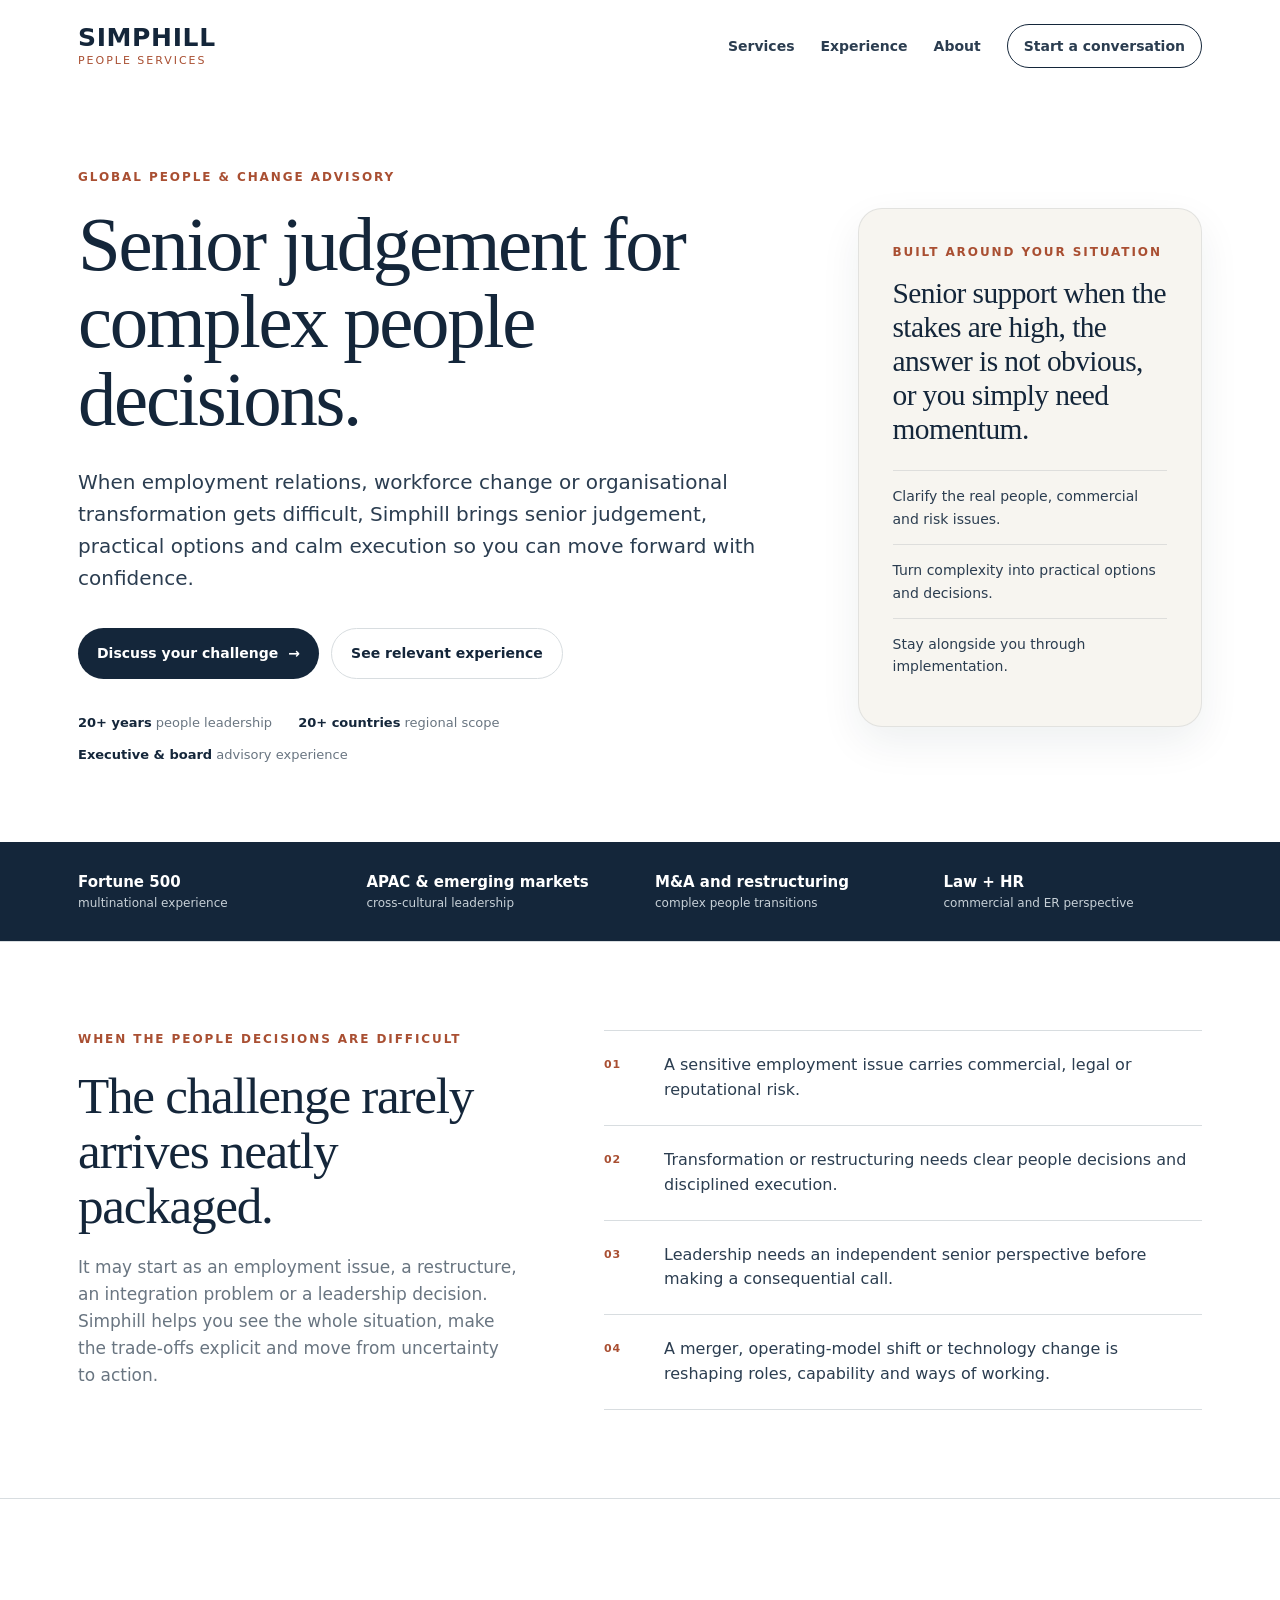
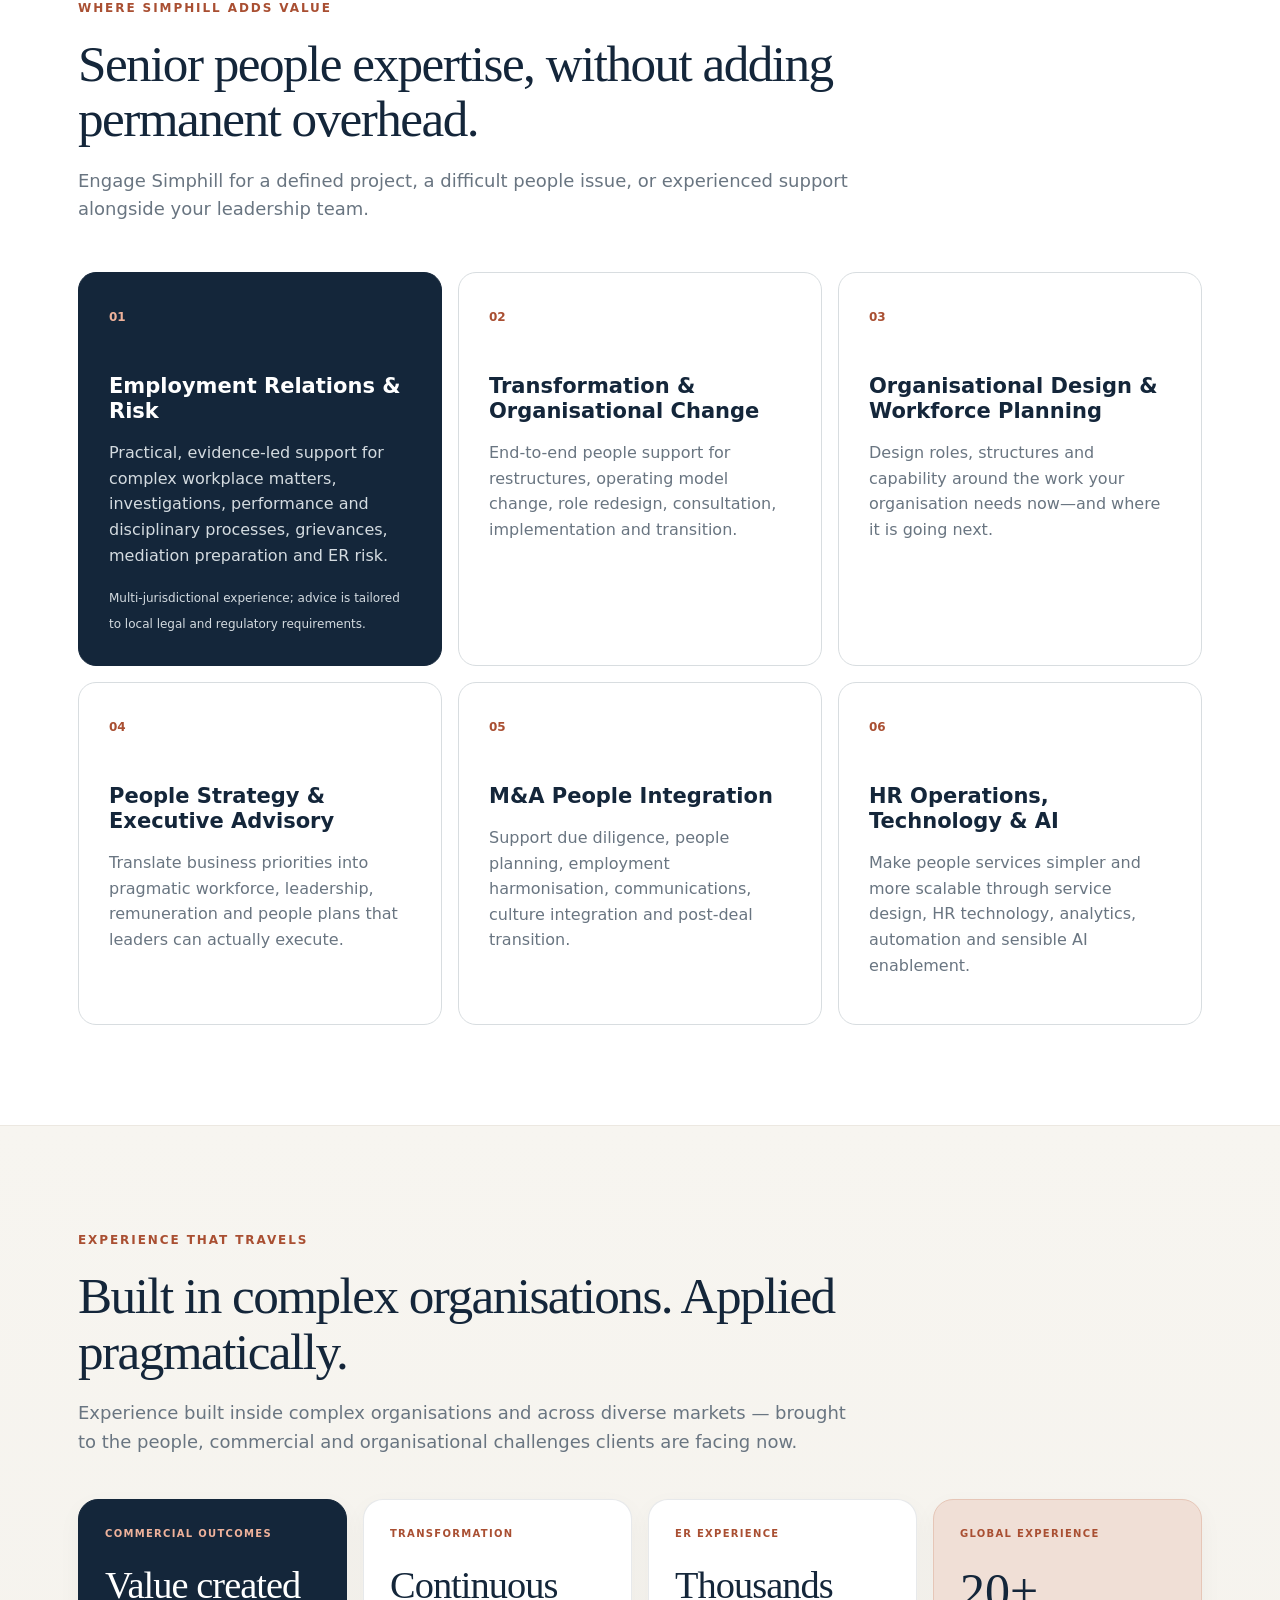
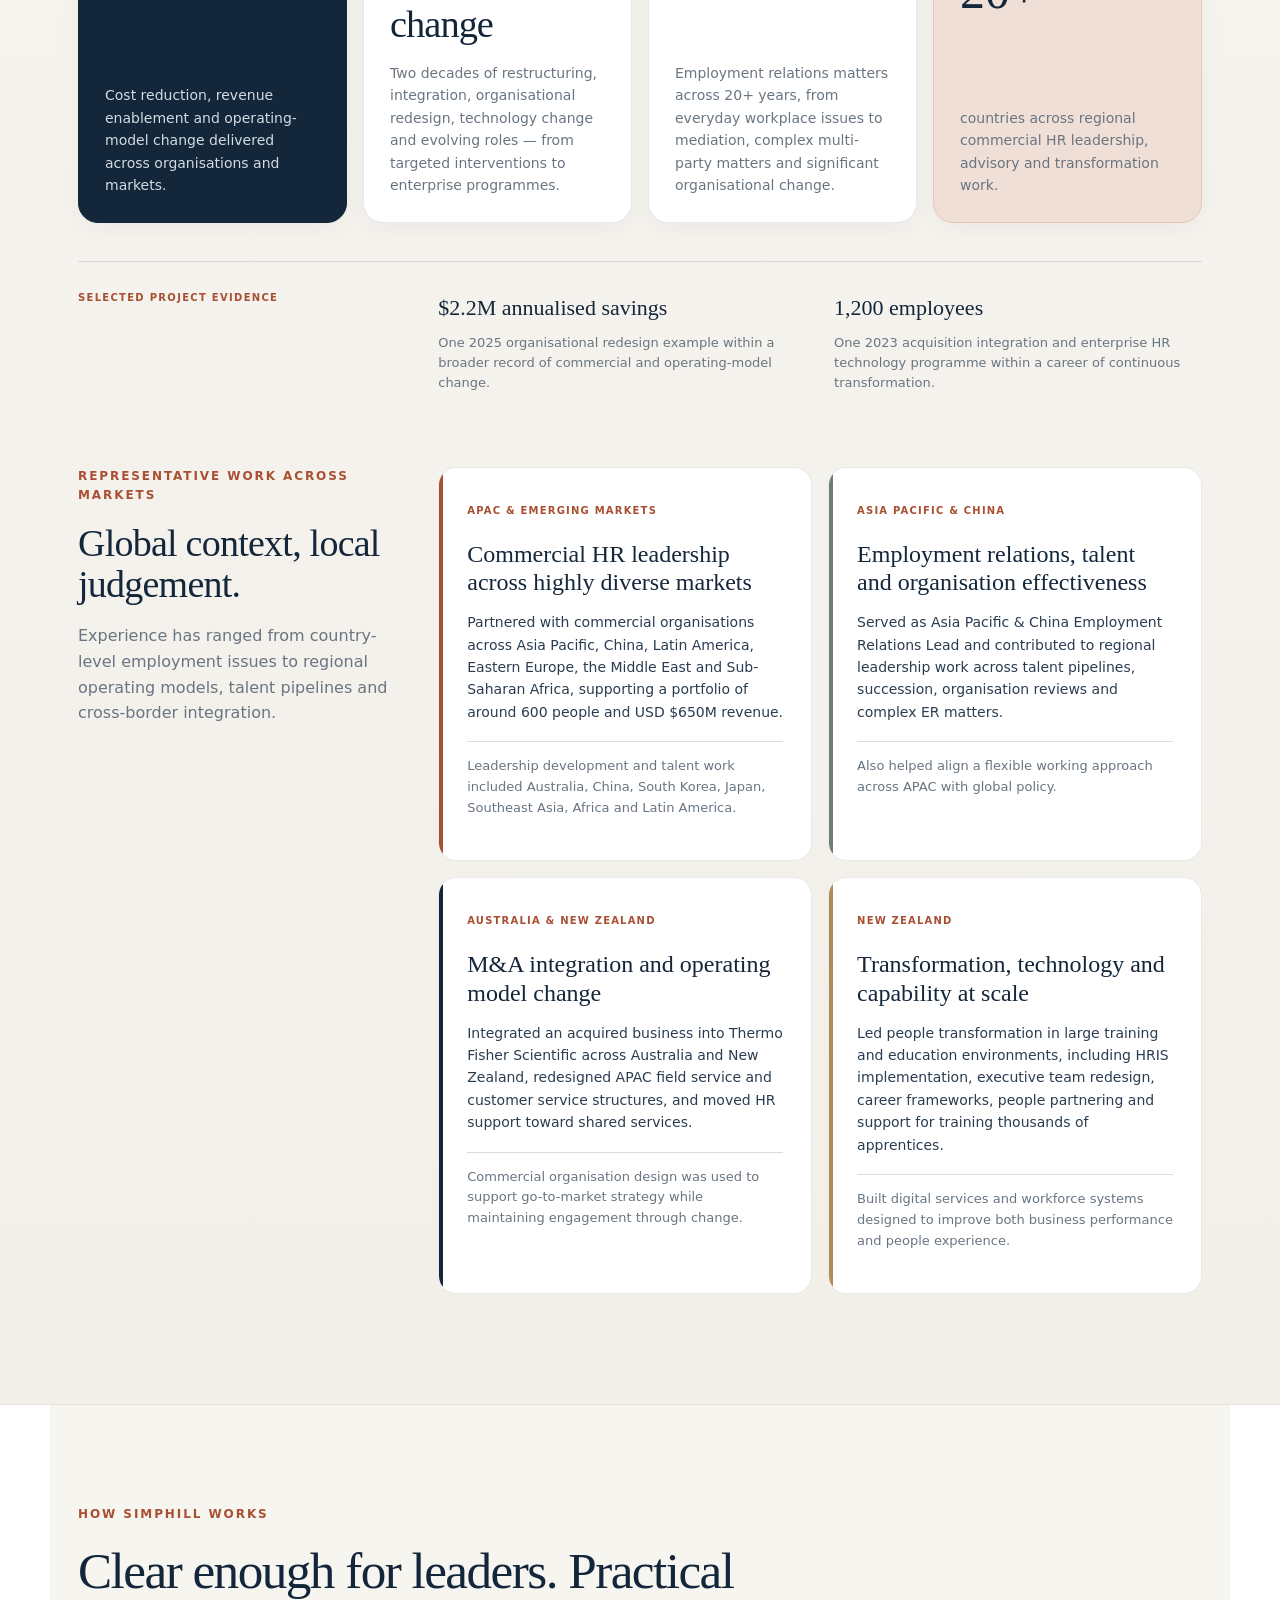
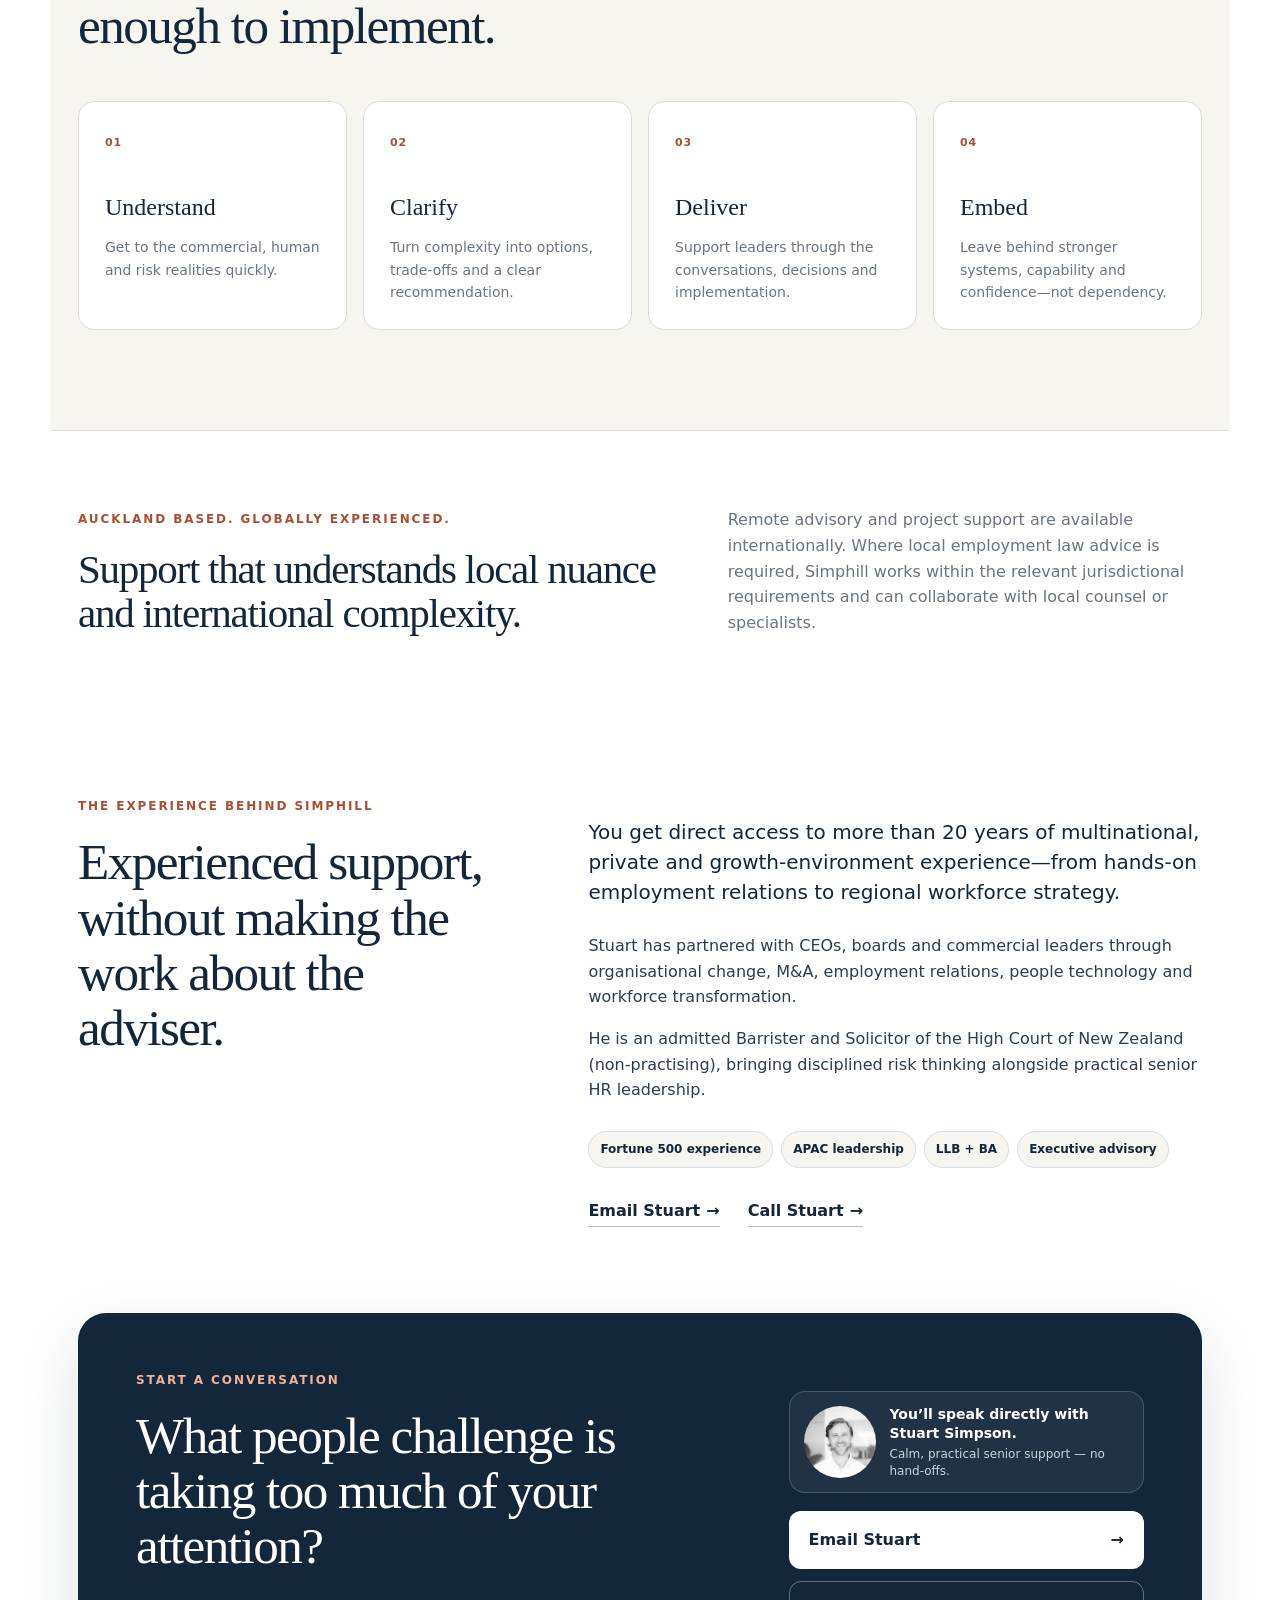
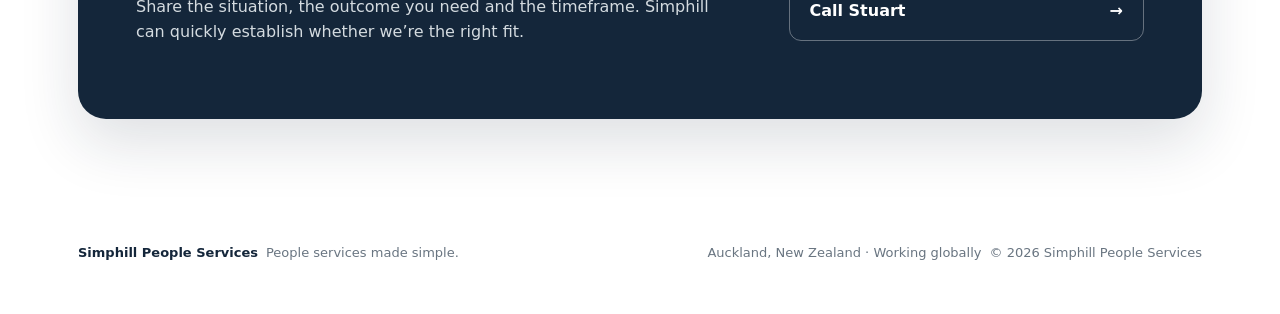
==== commit 693d90d7: "Add files via upload" ====
--- a/index.html
+++ b/index.html
@@ -76,7 +76,7 @@
     <section class="hero client-hero" id="top">
       <div class="hero-copy">
         <p class="eyebrow">Global people &amp; change advisory</p>
-        <h1>Complex people decisions. Clearer paths forward.</h1>
+        <h1>Senior judgement for complex people decisions.</h1>
         <p class="lead">When employment relations, workforce change or organisational transformation gets difficult, Simphill brings senior judgement, practical options and calm execution so you can move forward with confidence.</p>
         <div class="actions">
           <a class="button primary" href="#contact">Discuss your challenge <span aria-hidden="true">→</span></a>
@@ -106,6 +106,22 @@
       <div><strong>Law + HR</strong><span>commercial and ER perspective</span></div>
     </section>
 
+    <section class="challenge-section" aria-labelledby="challenge-heading">
+      <div class="challenge-shell">
+        <div class="challenge-intro">
+          <p class="eyebrow">When the people decisions are difficult</p>
+          <h2 id="challenge-heading">The challenge rarely arrives neatly packaged.</h2>
+          <p>It may start as an employment issue, a restructure, an integration problem or a leadership decision. Simphill helps you see the whole situation, make the trade-offs explicit and move from uncertainty to action.</p>
+        </div>
+        <div class="challenge-list">
+          <article><span>01</span><p>A sensitive employment issue carries commercial, legal or reputational risk.</p></article>
+          <article><span>02</span><p>Transformation or restructuring needs clear people decisions and disciplined execution.</p></article>
+          <article><span>03</span><p>Leadership needs an independent senior perspective before making a consequential call.</p></article>
+          <article><span>04</span><p>A merger, operating-model shift or technology change is reshaping roles, capability and ways of working.</p></article>
+        </div>
+      </div>
+    </section>
+
     <section class="section" id="services">
       <div class="section-heading">
         <p class="eyebrow">Where Simphill adds value</p>
@@ -152,30 +168,38 @@
         <div class="section-heading experience-heading">
           <p class="eyebrow">Experience that travels</p>
           <h2>Built in complex organisations. Applied pragmatically.</h2>
-          <p>Senior people leadership spanning New Zealand, Australia, Singapore, Asia Pacific, China, Latin America and broader emerging markets.</p>
-        </div>
-
-        <div class="impact-grid" aria-label="Selected experience metrics">
+          <p>Experience built inside complex organisations and across diverse markets — brought to the people, commercial and organisational challenges clients are facing now.</p>
+        </div>
+
+        <div class="impact-grid" aria-label="Career-scale experience">
           <article class="impact-card impact-primary">
-            <span class="impact-kicker">Commercial impact</span>
-            <strong>$2.2M</strong>
-            <p>annualised headcount savings delivered through coordinated organisational redesign.</p>
+            <span class="impact-kicker">Commercial outcomes</span>
+            <strong class="impact-word">Value created</strong>
+            <p>Cost reduction, revenue enablement and operating-model change delivered across organisations and markets.</p>
           </article>
           <article class="impact-card">
-            <span class="impact-kicker">Transformation at scale</span>
-            <strong>1,200</strong>
-            <p>employees supported through major acquisition integration and enterprise HR technology change.</p>
+            <span class="impact-kicker">Transformation</span>
+            <strong class="impact-word">Continuous change</strong>
+            <p>Two decades of restructuring, integration, organisational redesign, technology change and evolving roles — from targeted interventions to enterprise programmes.</p>
           </article>
           <article class="impact-card">
-            <span class="impact-kicker">ER depth</span>
-            <strong>90+</strong>
-            <p>employment relations matters managed in a single year, including mediated and complex multi-party matters.</p>
+            <span class="impact-kicker">ER experience</span>
+            <strong class="impact-word">Thousands</strong>
+            <p>Employment relations matters across 20+ years, from everyday workplace issues to mediation, complex multi-party matters and significant organisational change.</p>
           </article>
           <article class="impact-card impact-accent">
-            <span class="impact-kicker">Regional scope</span>
+            <span class="impact-kicker">Global experience</span>
             <strong>20+</strong>
-            <p>countries within regional commercial HR leadership responsibility.</p>
+            <p>countries across regional commercial HR leadership, advisory and transformation work.</p>
           </article>
+        </div>
+
+        <div class="selected-evidence" aria-label="Selected project evidence">
+          <p class="selected-evidence-label">Selected project evidence</p>
+          <div class="selected-evidence-items">
+            <p><strong>$2.2M annualised savings</strong><span>One 2025 organisational redesign example within a broader record of commercial and operating-model change.</span></p>
+            <p><strong>1,200 employees</strong><span>One 2023 acquisition integration and enterprise HR technology programme within a career of continuous transformation.</span></p>
+          </div>
         </div>
 
         <div class="global-track-record">
@@ -214,6 +238,29 @@
       </div>
     </section>
 
+    <section class="section approach">
+      <div class="section-heading">
+        <p class="eyebrow">How Simphill works</p>
+        <h2>Clear enough for leaders. Practical enough to implement.</h2>
+      </div>
+      <div class="steps">
+        <article><span>01</span><h3>Understand</h3><p>Get to the commercial, human and risk realities quickly.</p></article>
+        <article><span>02</span><h3>Clarify</h3><p>Turn complexity into options, trade-offs and a clear recommendation.</p></article>
+        <article><span>03</span><h3>Deliver</h3><p>Support leaders through the conversations, decisions and implementation.</p></article>
+        <article><span>04</span><h3>Embed</h3><p>Leave behind stronger systems, capability and confidence—not dependency.</p></article>
+      </div>
+    </section>
+
+    <section class="global-band">
+      <div class="global-band-inner">
+        <div>
+          <p class="eyebrow">Auckland based. Globally experienced.</p>
+          <h2>Support that understands local nuance and international complexity.</h2>
+        </div>
+        <p>Remote advisory and project support are available internationally. Where local employment law advice is required, Simphill works within the relevant jurisdictional requirements and can collaborate with local counsel or specialists.</p>
+      </div>
+    </section>
+
     <section class="section about-section about-client" id="about">
       <div class="about-heading">
         <p class="eyebrow">The experience behind Simphill</p>
@@ -233,29 +280,6 @@
           <a class="text-link" href="mailto:simphillpeople@gmail.com">Email Stuart <span aria-hidden="true">→</span></a>
           <a class="text-link" href="tel:+64272259355">Call Stuart <span aria-hidden="true">→</span></a>
         </div>
-      </div>
-    </section>
-
-    <section class="section approach">
-      <div class="section-heading">
-        <p class="eyebrow">How Simphill works</p>
-        <h2>Clear enough for leaders. Practical enough to implement.</h2>
-      </div>
-      <div class="steps">
-        <article><span>01</span><h3>Understand</h3><p>Get to the commercial, human and risk realities quickly.</p></article>
-        <article><span>02</span><h3>Clarify</h3><p>Turn complexity into options, trade-offs and a clear recommendation.</p></article>
-        <article><span>03</span><h3>Deliver</h3><p>Support leaders through the conversations, decisions and implementation.</p></article>
-        <article><span>04</span><h3>Embed</h3><p>Leave behind stronger systems, capability and confidence—not dependency.</p></article>
-      </div>
-    </section>
-
-    <section class="global-band">
-      <div class="global-band-inner">
-        <div>
-          <p class="eyebrow">Auckland based. Globally experienced.</p>
-          <h2>Support that understands local nuance and international complexity.</h2>
-        </div>
-        <p>Remote advisory and project support are available internationally. Where local employment law advice is required, Simphill works within the relevant jurisdictional requirements and can collaborate with local counsel or specialists.</p>
       </div>
     </section>
 
--- a/styles.css
+++ b/styles.css
@@ -73,6 +73,16 @@
 .featured p,.featured small{color:#d4dbe0}
 .card small{font-size:12px}
 
+/* Client challenge */
+.challenge-section{background:#fff;border-top:1px solid var(--line);border-bottom:1px solid var(--line)}
+.challenge-shell{max-width:var(--max);margin:auto;padding:88px 28px;display:grid;grid-template-columns:minmax(0,.85fr) minmax(0,1.15fr);gap:84px;align-items:start}
+.challenge-intro h2{font-family:Georgia,"Times New Roman",serif;font-size:clamp(36px,4vw,54px);font-weight:500;line-height:1.08;letter-spacing:-.025em;margin:0 0 20px}
+.challenge-intro>p:last-child{font-size:17px;color:var(--muted);max-width:610px}
+.challenge-list{border-top:1px solid var(--line)}
+.challenge-list article{display:grid;grid-template-columns:42px 1fr;gap:18px;padding:22px 0;border-bottom:1px solid var(--line);align-items:start}
+.challenge-list span{font-size:11px;font-weight:800;letter-spacing:.08em;color:var(--accent);padding-top:3px}
+.challenge-list p{margin:0;font-size:16px;color:var(--ink-2);line-height:1.55}
+
 /* Experience */
 .experience-section{background:linear-gradient(180deg,var(--paper) 0%,#f2efe9 100%);border-top:1px solid #ece8e1;border-bottom:1px solid #e7e1d8}
 .experience-shell{max-width:var(--max);margin:auto;padding:105px 28px 110px}
@@ -88,6 +98,13 @@
 .impact-primary p{color:#d2dbe2}
 .impact-primary .impact-kicker{color:#efb29b}
 .impact-accent{background:var(--accent-soft);border-color:#e6c6b7}
+.impact-card strong.impact-word{font-size:clamp(34px,3vw,44px);line-height:1.02;letter-spacing:-.025em}
+.selected-evidence{display:grid;grid-template-columns:.72fr 1.75fr;gap:46px;align-items:start;margin:-34px 0 74px;padding-top:28px;border-top:1px solid rgba(20,38,58,.12)}
+.selected-evidence-label{margin:0;text-transform:uppercase;letter-spacing:.13em;font-size:10px;font-weight:800;color:var(--accent)}
+.selected-evidence-items{display:grid;grid-template-columns:1fr 1fr;gap:28px}
+.selected-evidence-items p{margin:0;display:flex;flex-direction:column;gap:7px}
+.selected-evidence-items strong{font-family:Georgia,"Times New Roman",serif;font-size:22px;font-weight:500;color:var(--ink)}
+.selected-evidence-items span{font-size:13px;color:var(--muted);line-height:1.55}
 
 .global-track-record{display:grid;grid-template-columns:.72fr 1.75fr;gap:46px;align-items:start}
 .track-record-intro{position:sticky;top:32px}
@@ -147,6 +164,8 @@
 .footer-brand strong{color:var(--ink)}
 
 @media(max-width:1000px){
+  .challenge-shell{grid-template-columns:1fr;gap:38px}
+  .selected-evidence{grid-template-columns:1fr;gap:18px}
   .global-track-record{grid-template-columns:1fr}
   .track-record-intro{position:static;max-width:680px}
   .impact-grid{grid-template-columns:repeat(2,1fr)}
@@ -170,6 +189,10 @@
 
 @media(max-width:620px){
   .site-header{padding:18px 20px}
+  .challenge-shell{padding:64px 20px}
+  .challenge-list article{grid-template-columns:34px 1fr;gap:12px}
+  .selected-evidence-items{grid-template-columns:1fr;gap:22px}
+  .selected-evidence{margin-top:-18px;margin-bottom:52px}
   .nav-cta{padding:9px 12px}
   .hero,.section,.experience-shell{padding-left:20px;padding-right:20px}
   .hero h1{font-size:44px}
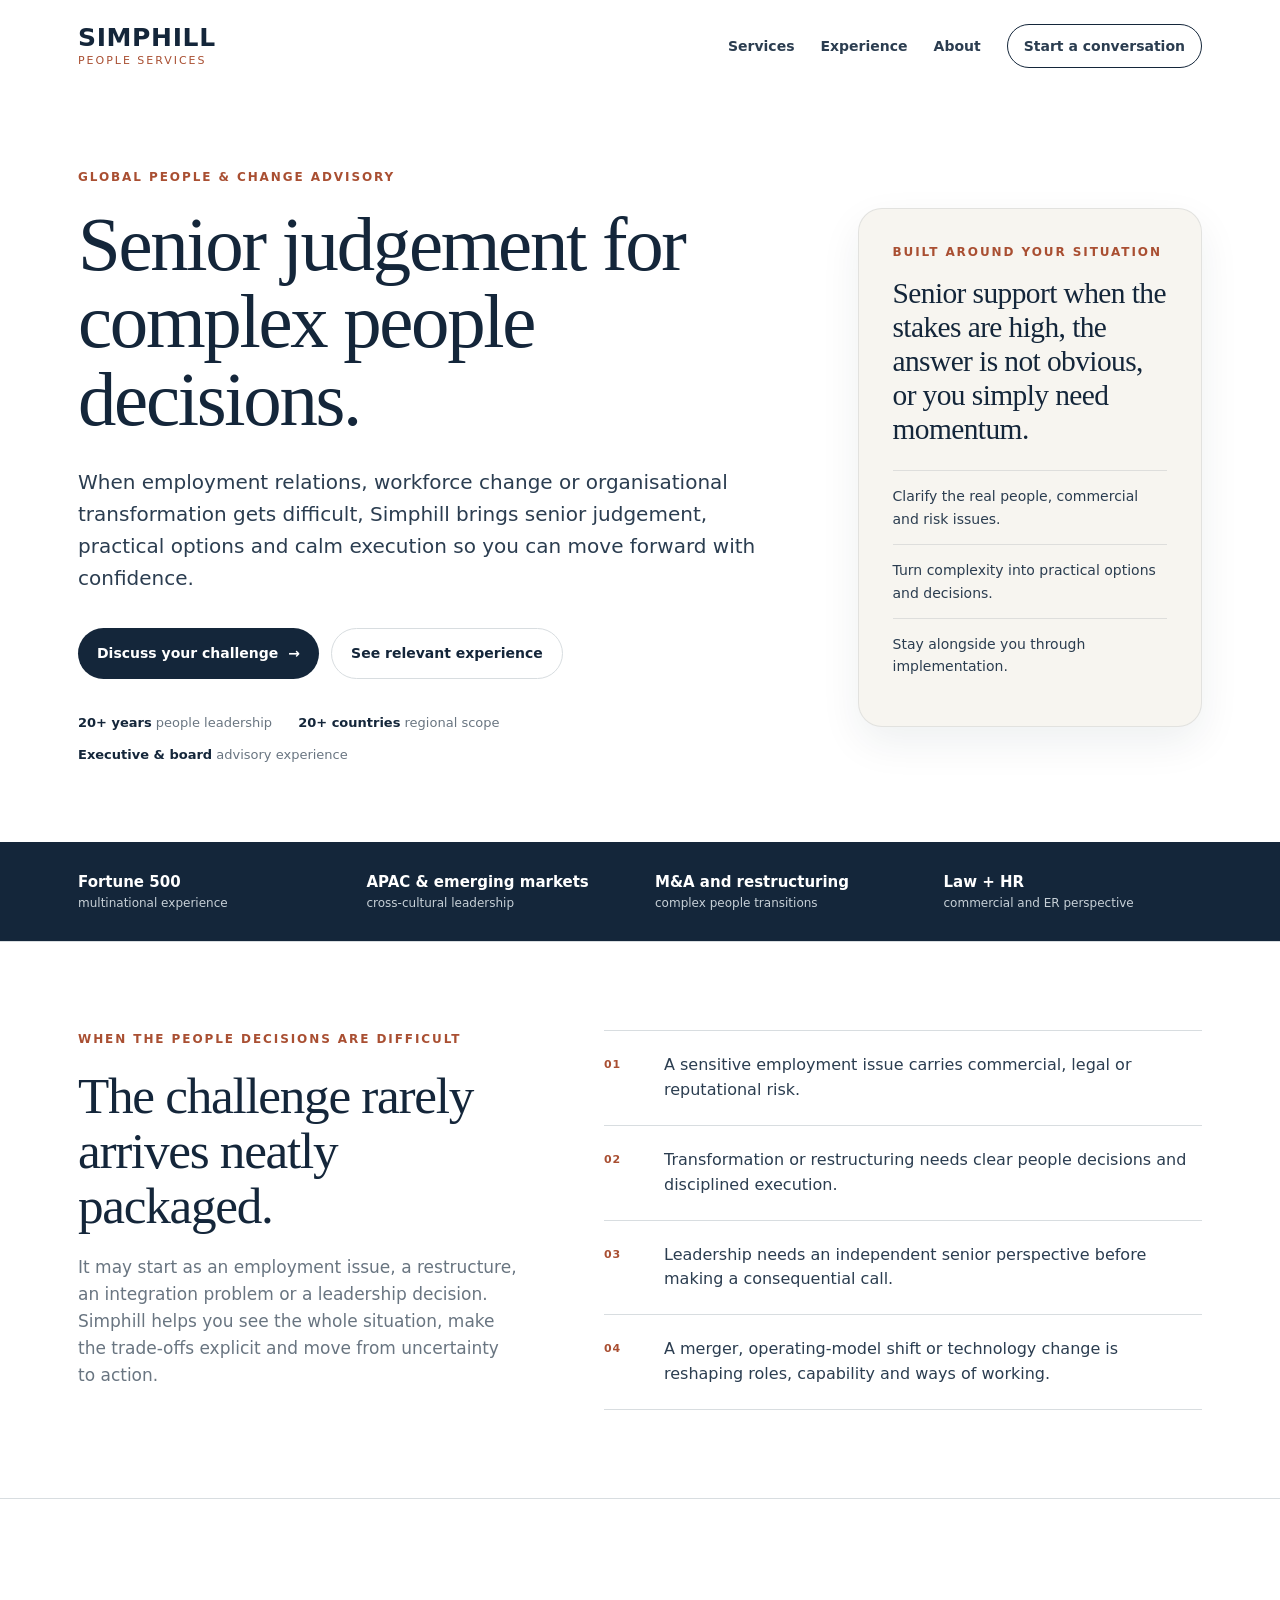
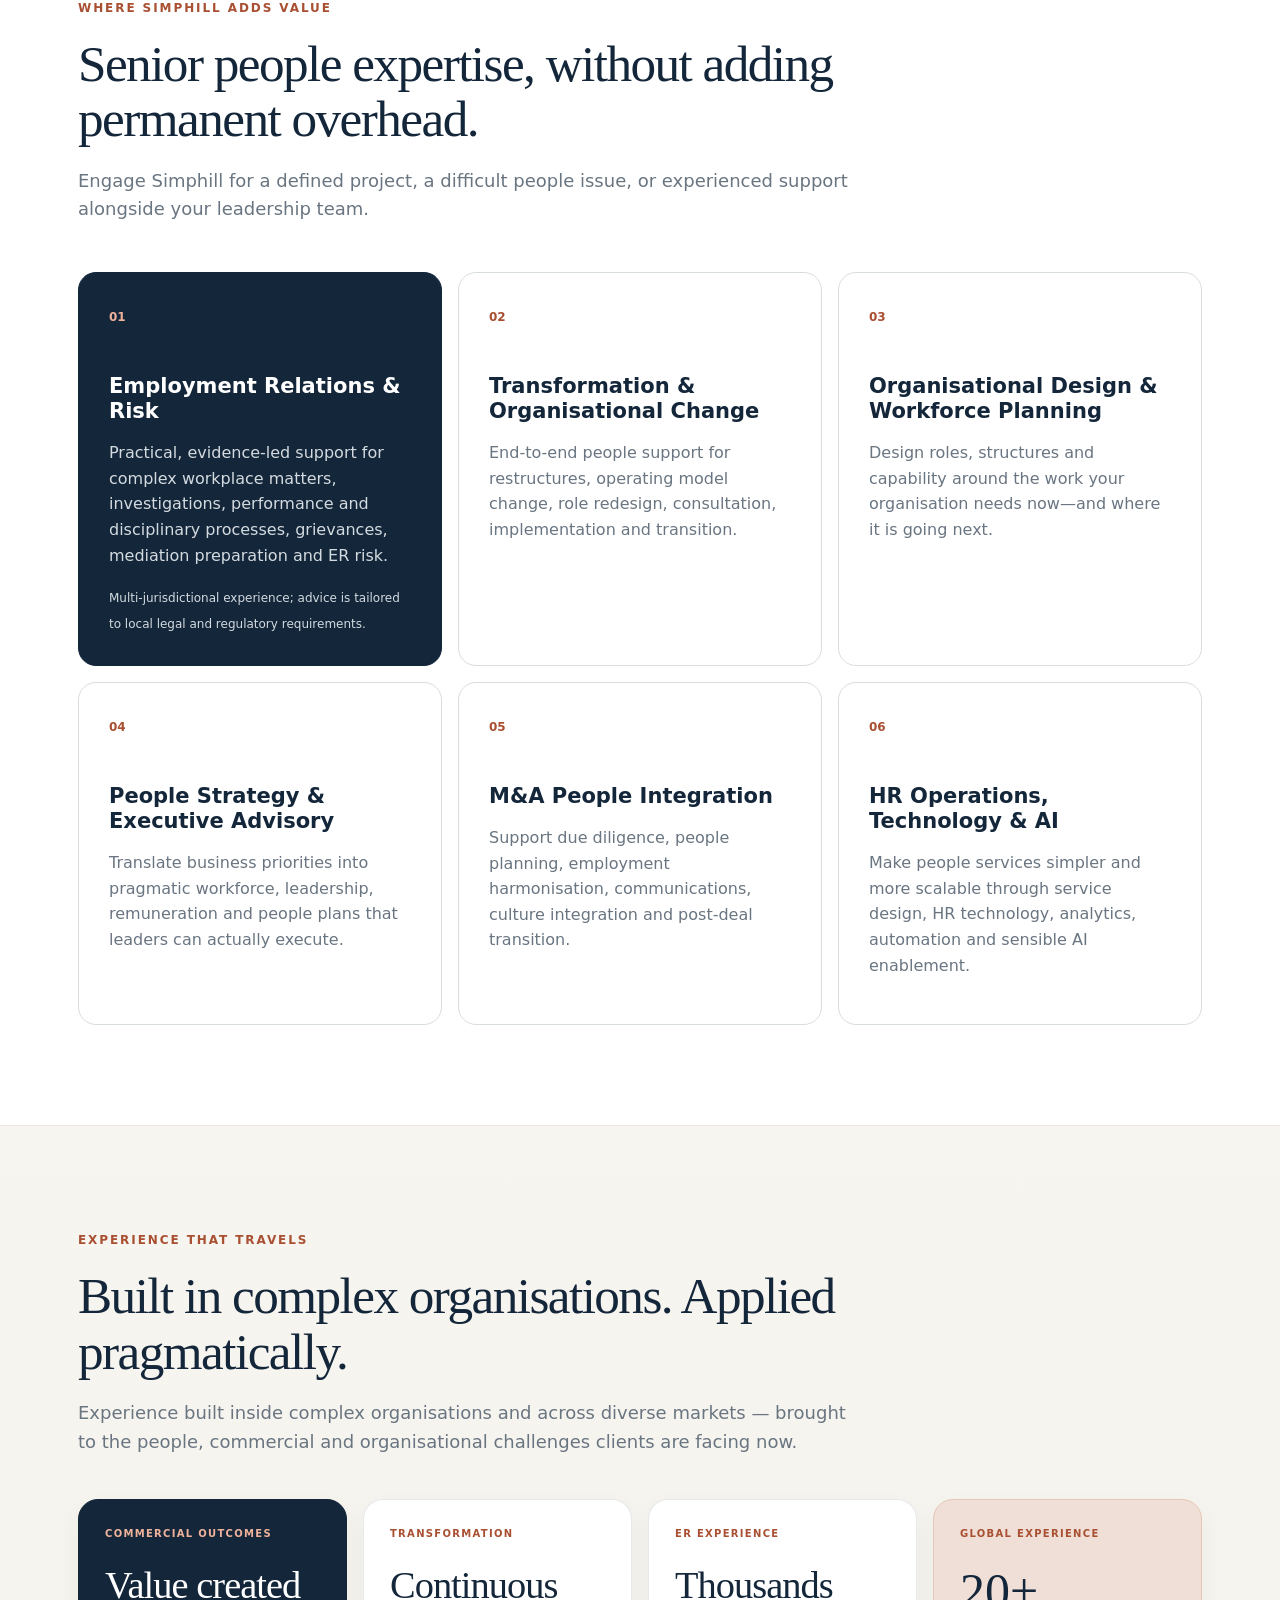
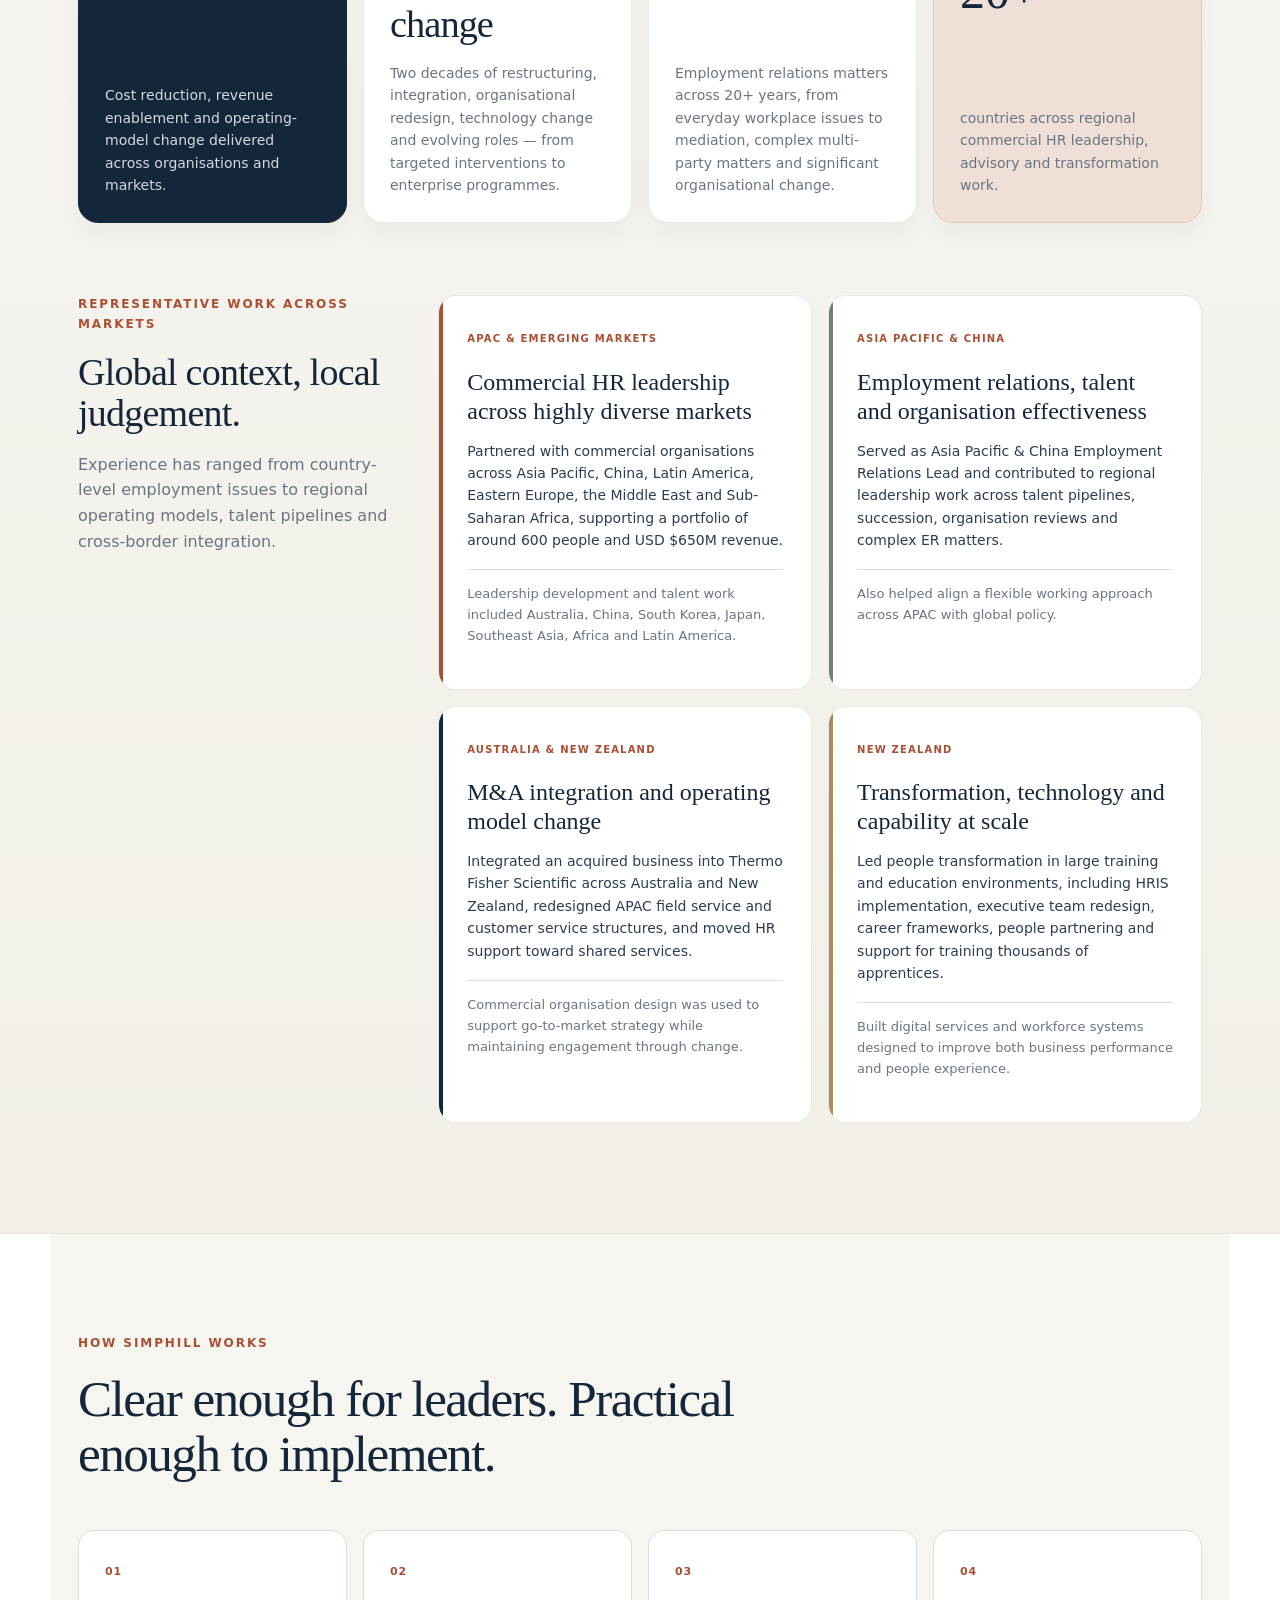
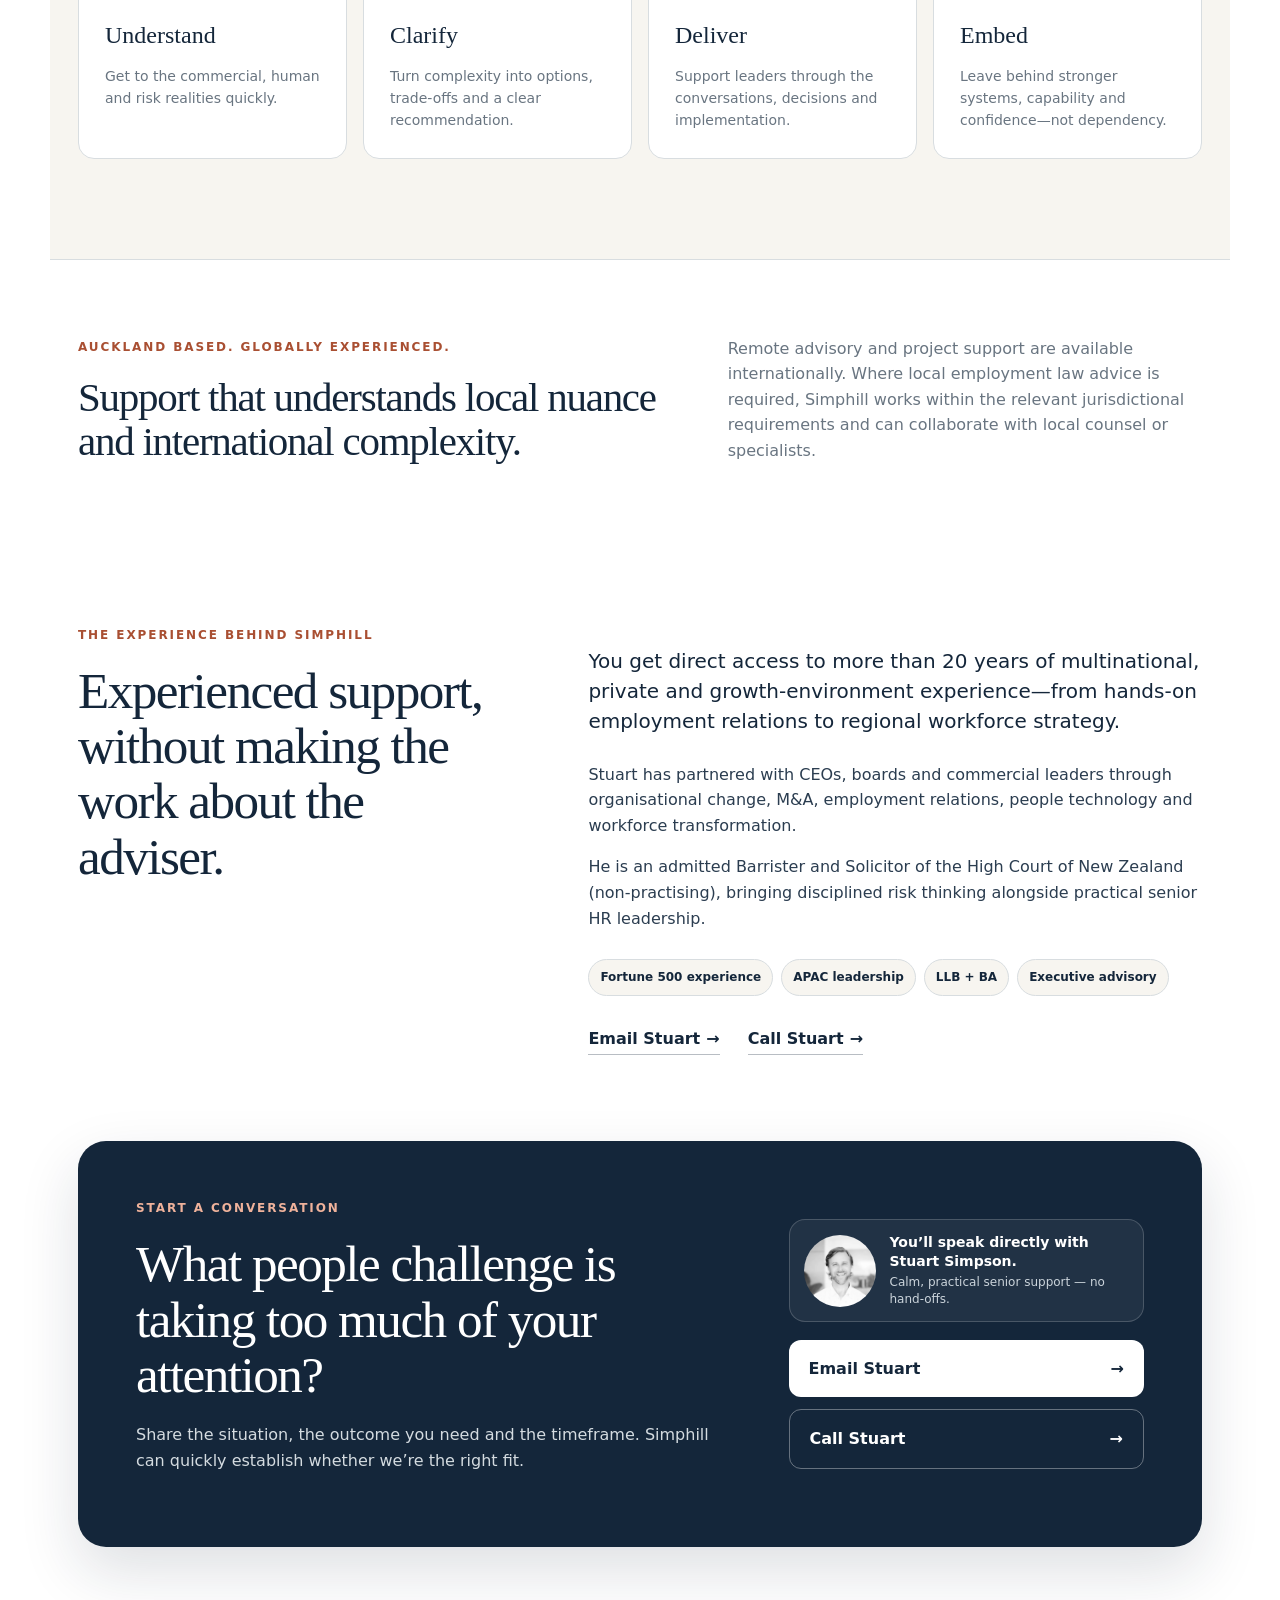
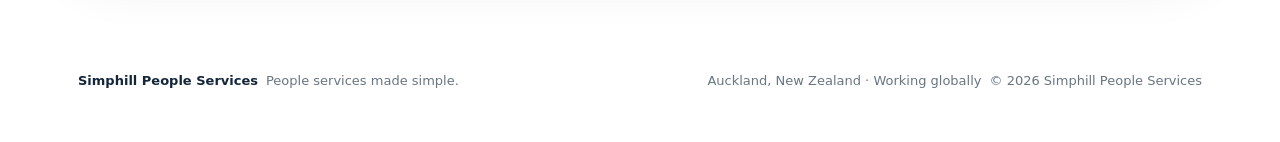
==== commit 821b4c78: "Add files via upload" ====
--- a/index.html
+++ b/index.html
@@ -194,14 +194,6 @@
           </article>
         </div>
 
-        <div class="selected-evidence" aria-label="Selected project evidence">
-          <p class="selected-evidence-label">Selected project evidence</p>
-          <div class="selected-evidence-items">
-            <p><strong>$2.2M annualised savings</strong><span>One 2025 organisational redesign example within a broader record of commercial and operating-model change.</span></p>
-            <p><strong>1,200 employees</strong><span>One 2023 acquisition integration and enterprise HR technology programme within a career of continuous transformation.</span></p>
-          </div>
-        </div>
-
         <div class="global-track-record">
           <div class="track-record-intro">
             <p class="eyebrow">Representative work across markets</p>
--- a/styles.css
+++ b/styles.css
@@ -99,12 +99,6 @@
 .impact-primary .impact-kicker{color:#efb29b}
 .impact-accent{background:var(--accent-soft);border-color:#e6c6b7}
 .impact-card strong.impact-word{font-size:clamp(34px,3vw,44px);line-height:1.02;letter-spacing:-.025em}
-.selected-evidence{display:grid;grid-template-columns:.72fr 1.75fr;gap:46px;align-items:start;margin:-34px 0 74px;padding-top:28px;border-top:1px solid rgba(20,38,58,.12)}
-.selected-evidence-label{margin:0;text-transform:uppercase;letter-spacing:.13em;font-size:10px;font-weight:800;color:var(--accent)}
-.selected-evidence-items{display:grid;grid-template-columns:1fr 1fr;gap:28px}
-.selected-evidence-items p{margin:0;display:flex;flex-direction:column;gap:7px}
-.selected-evidence-items strong{font-family:Georgia,"Times New Roman",serif;font-size:22px;font-weight:500;color:var(--ink)}
-.selected-evidence-items span{font-size:13px;color:var(--muted);line-height:1.55}
 
 .global-track-record{display:grid;grid-template-columns:.72fr 1.75fr;gap:46px;align-items:start}
 .track-record-intro{position:sticky;top:32px}
@@ -165,7 +159,7 @@
 
 @media(max-width:1000px){
   .challenge-shell{grid-template-columns:1fr;gap:38px}
-  .selected-evidence{grid-template-columns:1fr;gap:18px}
+  
   .global-track-record{grid-template-columns:1fr}
   .track-record-intro{position:static;max-width:680px}
   .impact-grid{grid-template-columns:repeat(2,1fr)}
@@ -191,8 +185,8 @@
   .site-header{padding:18px 20px}
   .challenge-shell{padding:64px 20px}
   .challenge-list article{grid-template-columns:34px 1fr;gap:12px}
-  .selected-evidence-items{grid-template-columns:1fr;gap:22px}
-  .selected-evidence{margin-top:-18px;margin-bottom:52px}
+  
+  
   .nav-cta{padding:9px 12px}
   .hero,.section,.experience-shell{padding-left:20px;padding-right:20px}
   .hero h1{font-size:44px}
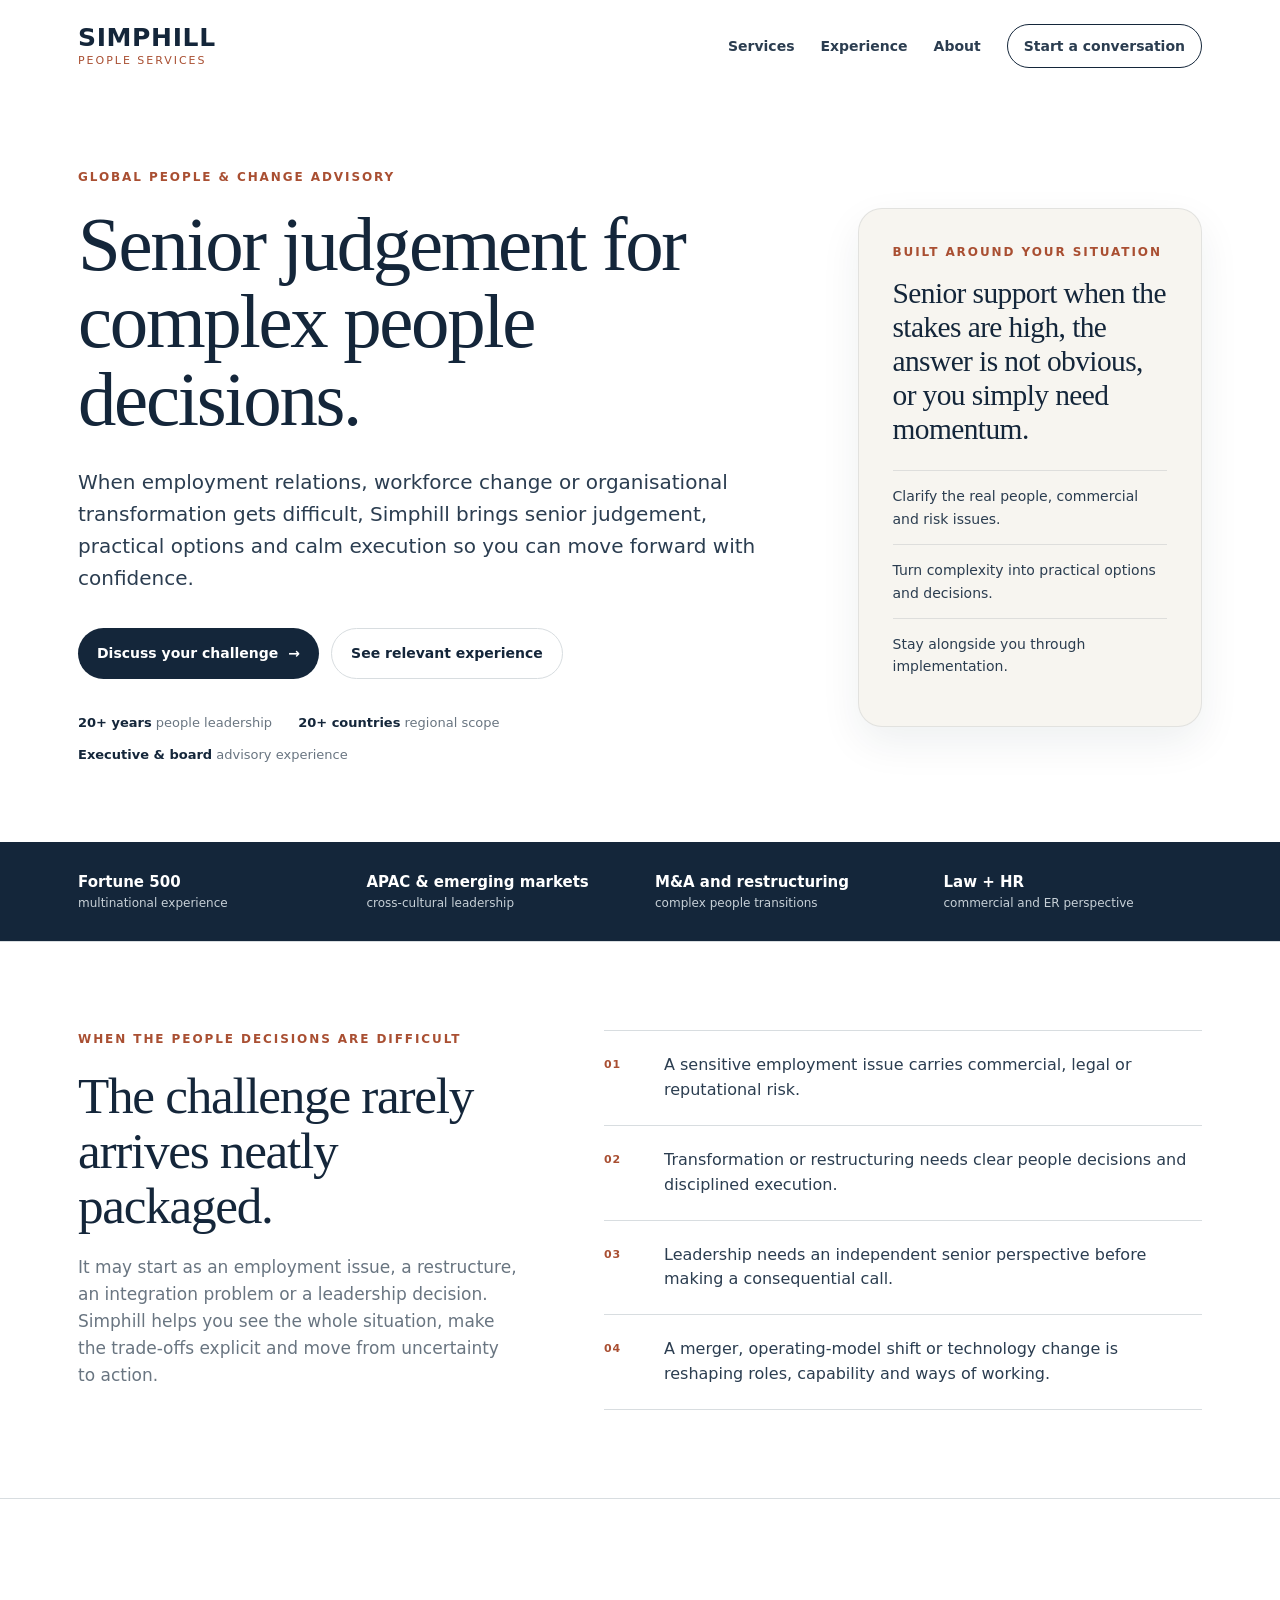
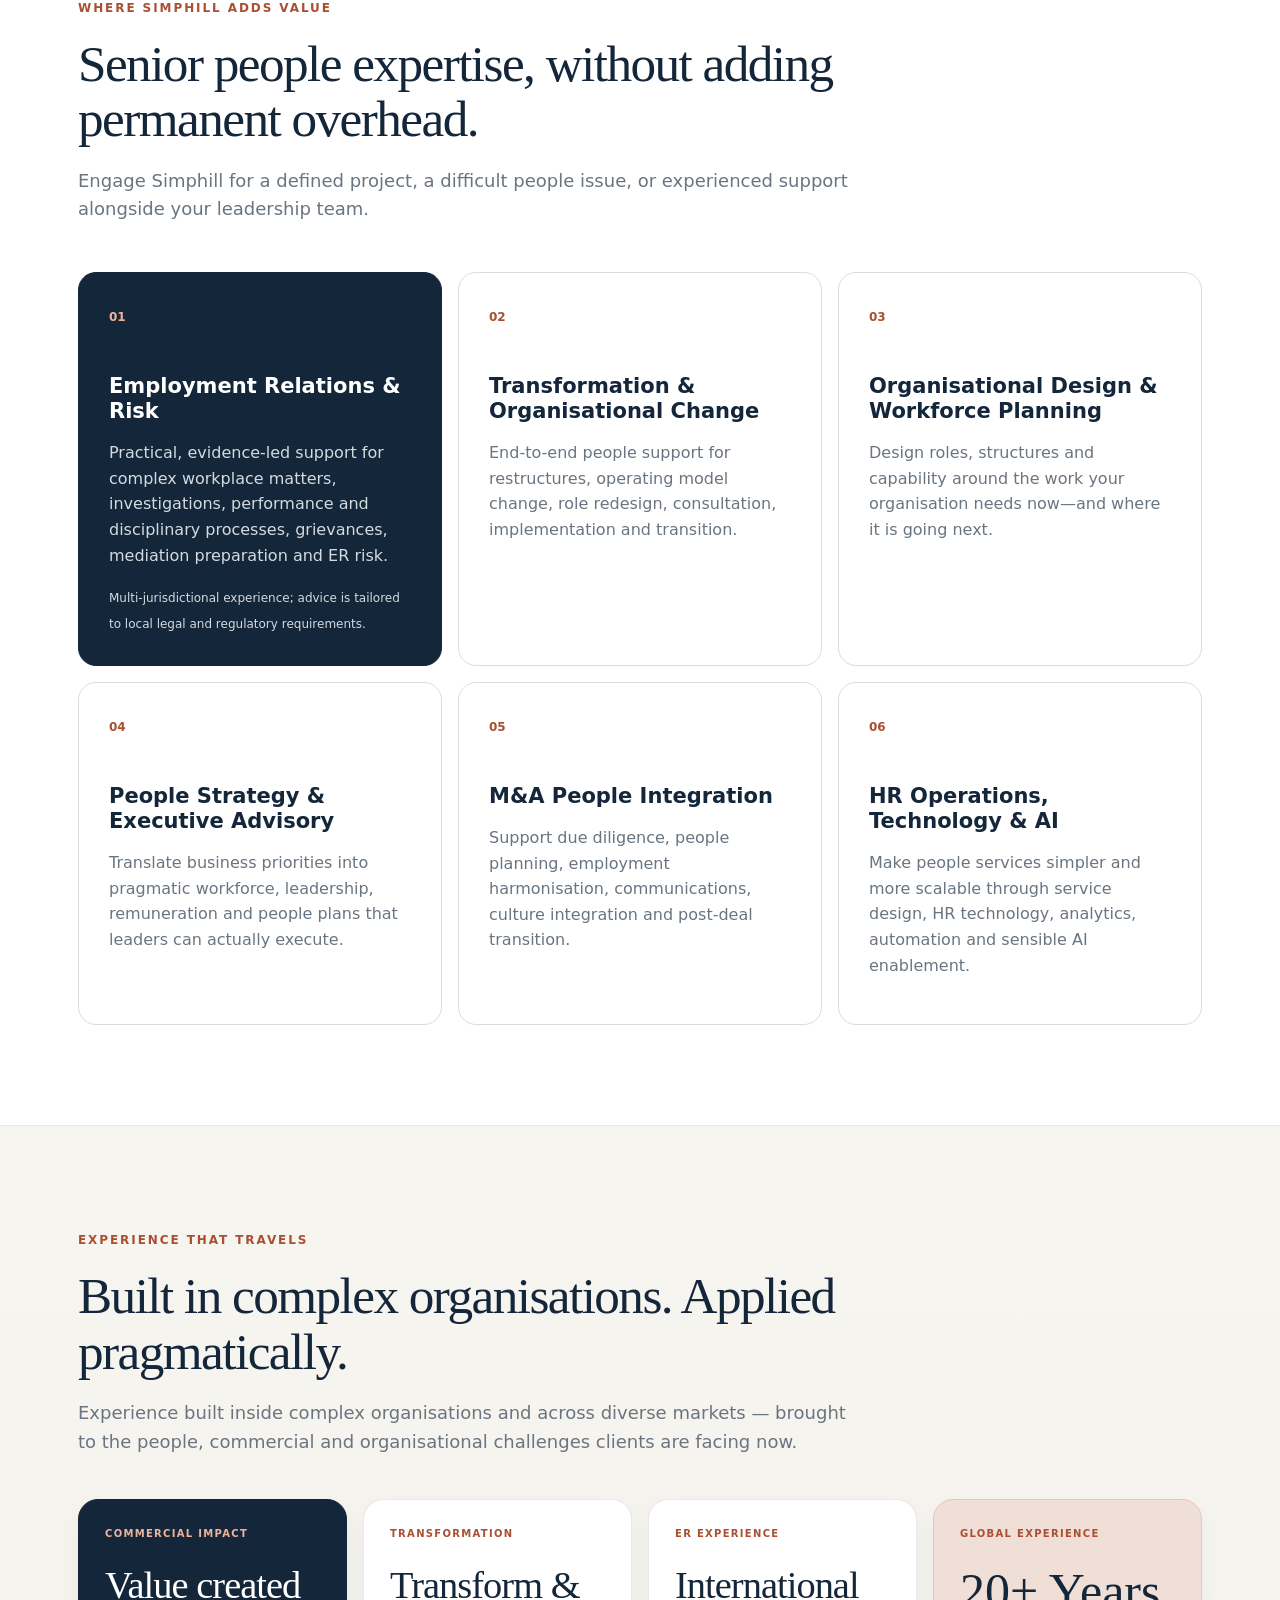
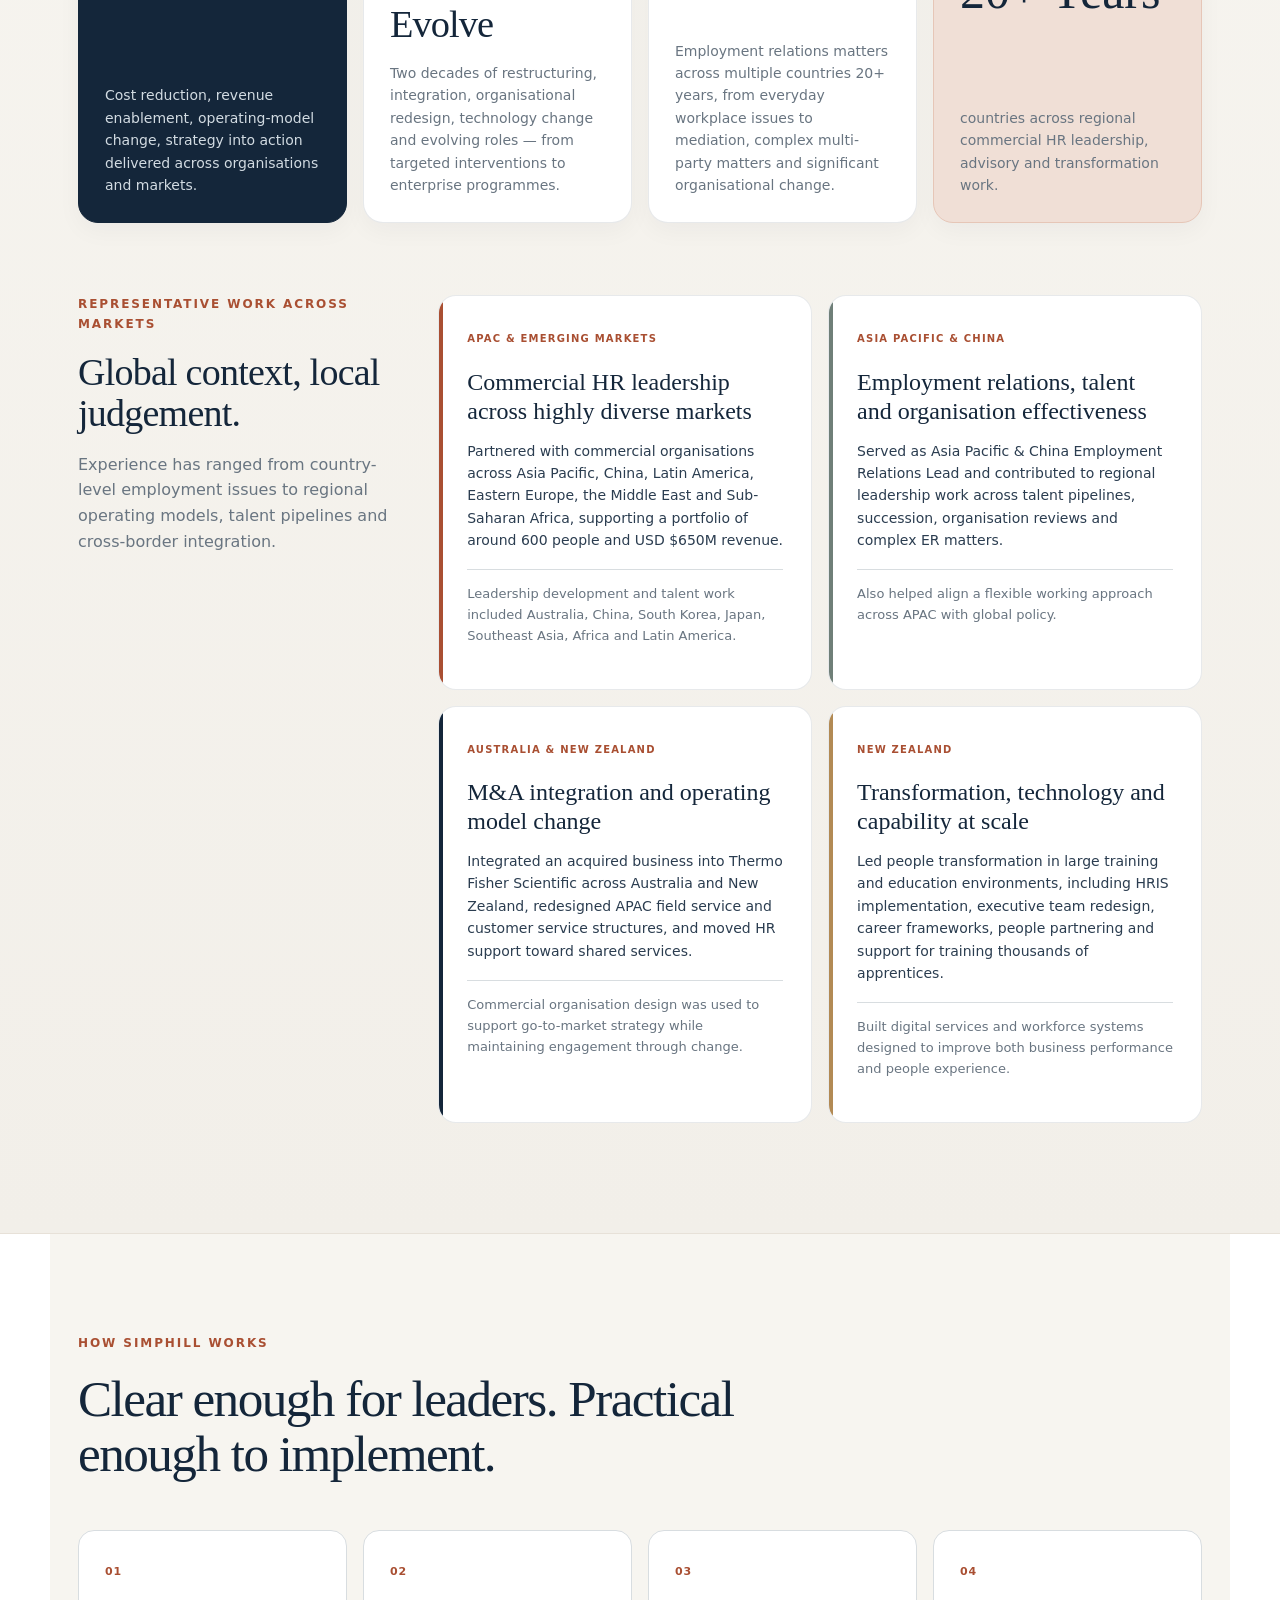
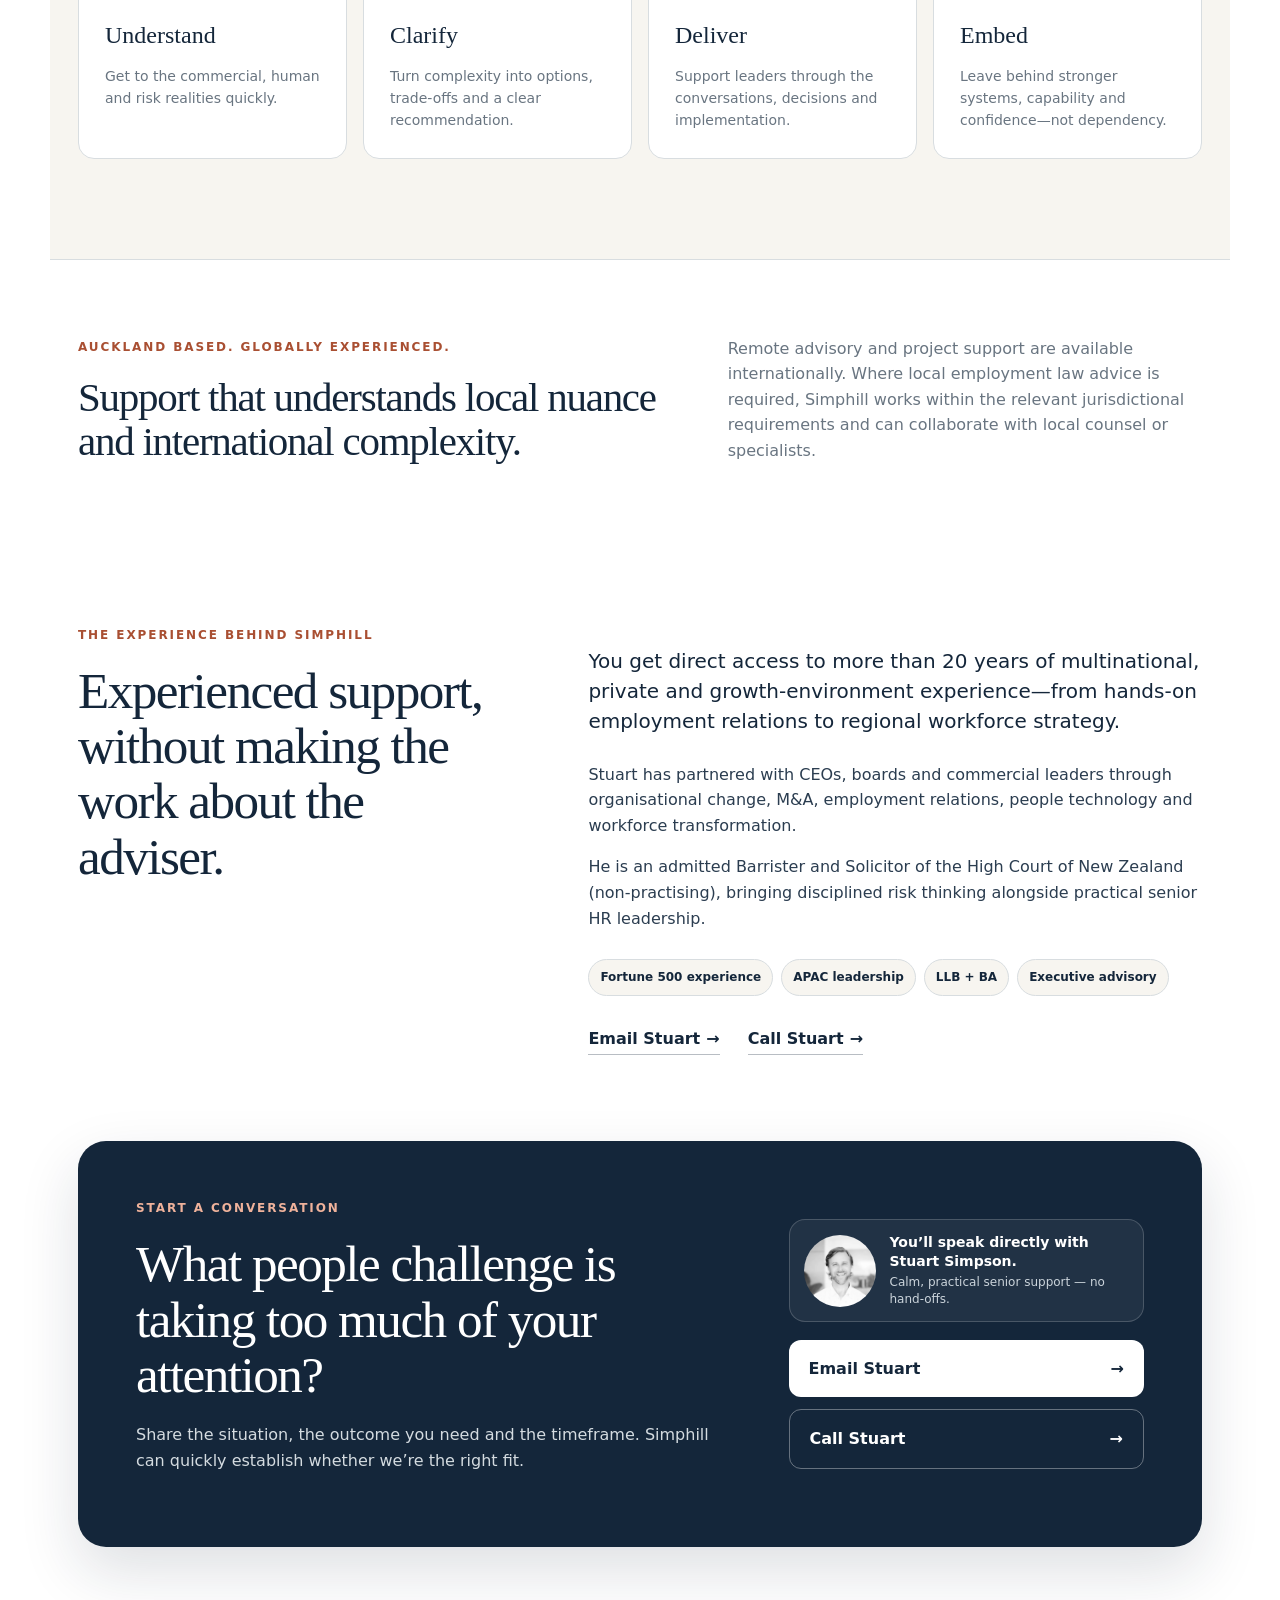
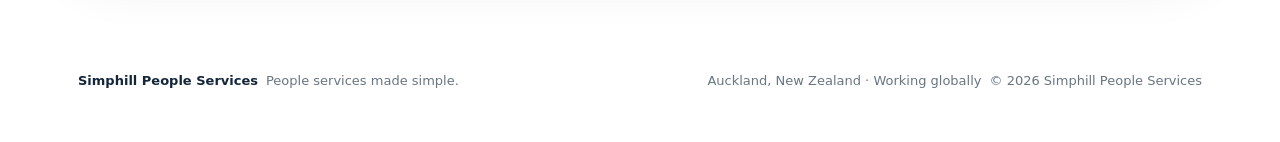
==== commit dc5cd7c6: "Update index.html" ====
--- a/index.html
+++ b/index.html
@@ -173,23 +173,23 @@
 
         <div class="impact-grid" aria-label="Career-scale experience">
           <article class="impact-card impact-primary">
-            <span class="impact-kicker">Commercial outcomes</span>
+            <span class="impact-kicker">Commercial Impact</span>
             <strong class="impact-word">Value created</strong>
-            <p>Cost reduction, revenue enablement and operating-model change delivered across organisations and markets.</p>
+            <p>Cost reduction, revenue enablement, operating-model change, strategy into action delivered across organisations and markets.</p>
           </article>
           <article class="impact-card">
             <span class="impact-kicker">Transformation</span>
-            <strong class="impact-word">Continuous change</strong>
+            <strong class="impact-word">Transform & Evolve</strong>
             <p>Two decades of restructuring, integration, organisational redesign, technology change and evolving roles — from targeted interventions to enterprise programmes.</p>
           </article>
           <article class="impact-card">
             <span class="impact-kicker">ER experience</span>
-            <strong class="impact-word">Thousands</strong>
-            <p>Employment relations matters across 20+ years, from everyday workplace issues to mediation, complex multi-party matters and significant organisational change.</p>
+            <strong class="impact-word">International</strong>
+            <p>Employment relations matters across multiple countries 20+ years, from everyday workplace issues to mediation, complex multi-party matters and significant organisational change.</p>
           </article>
           <article class="impact-card impact-accent">
             <span class="impact-kicker">Global experience</span>
-            <strong>20+</strong>
+            <strong>20+ Years</strong>
             <p>countries across regional commercial HR leadership, advisory and transformation work.</p>
           </article>
         </div>
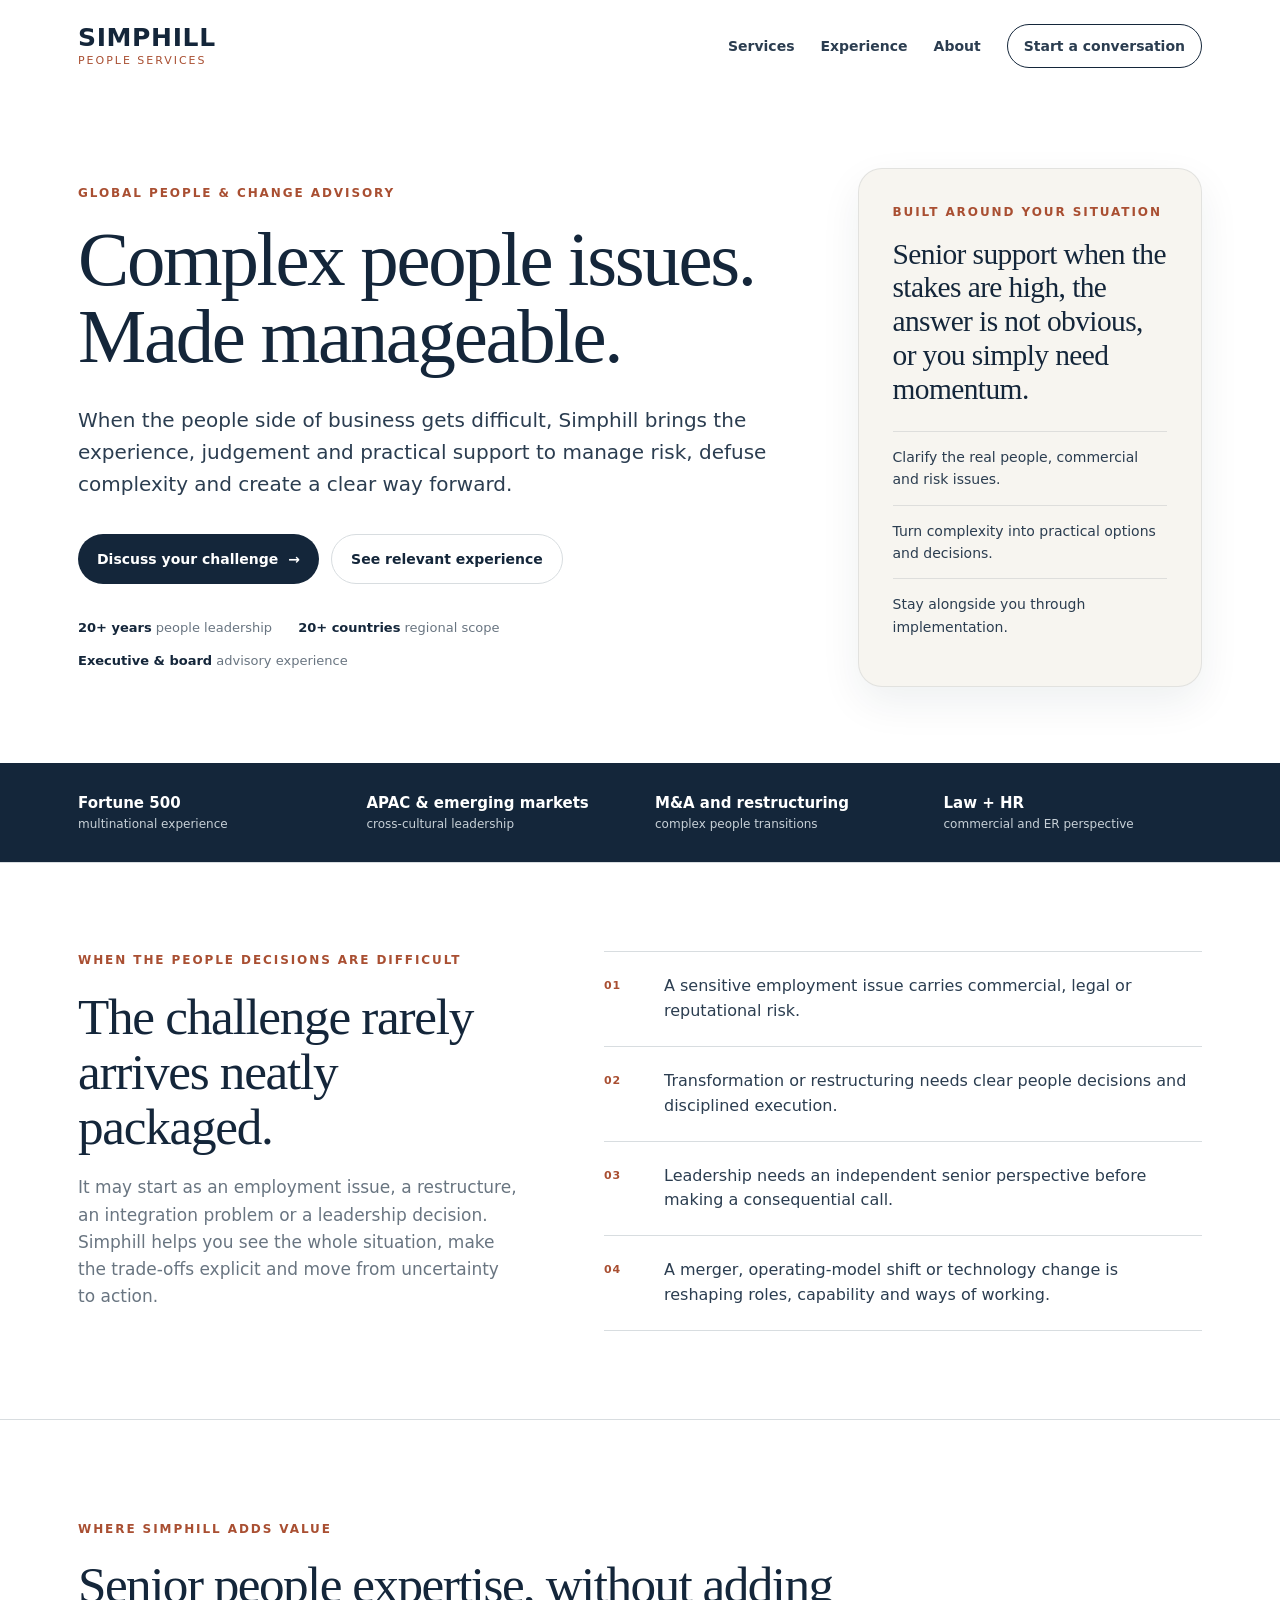
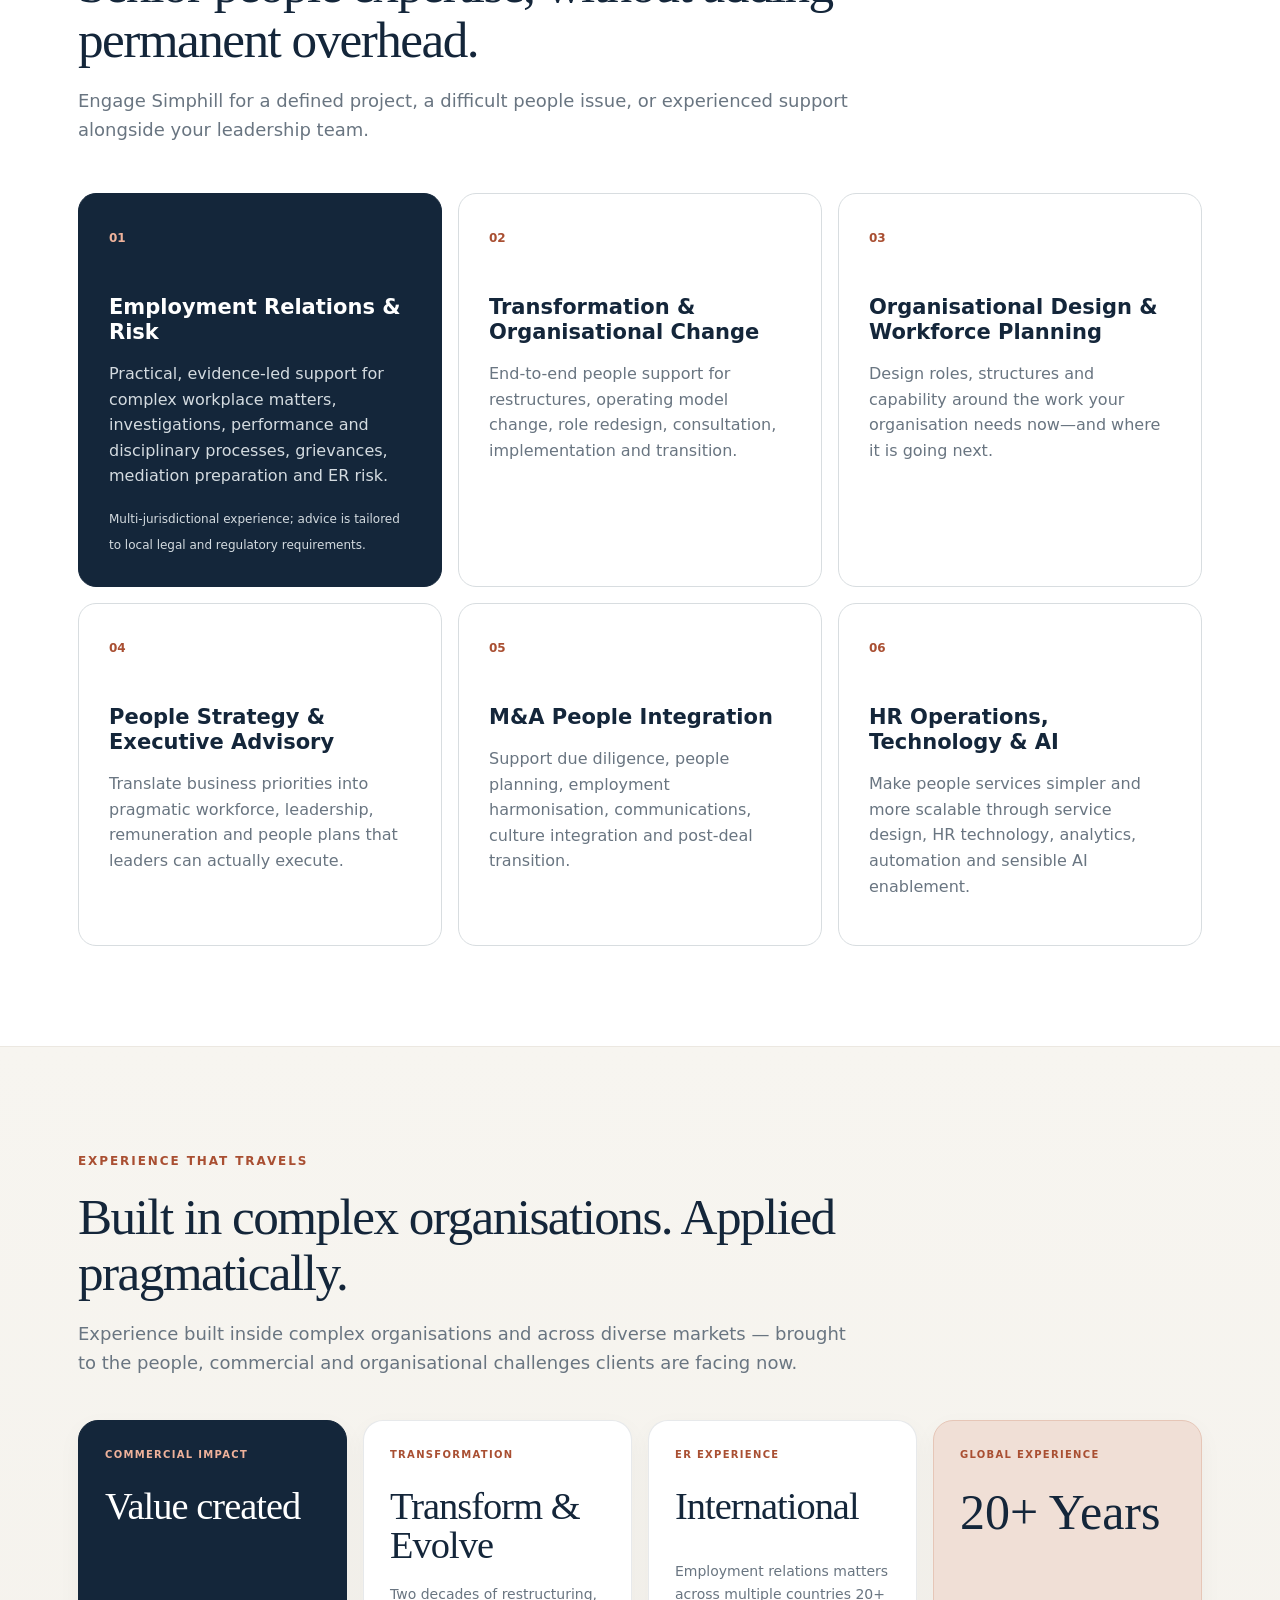
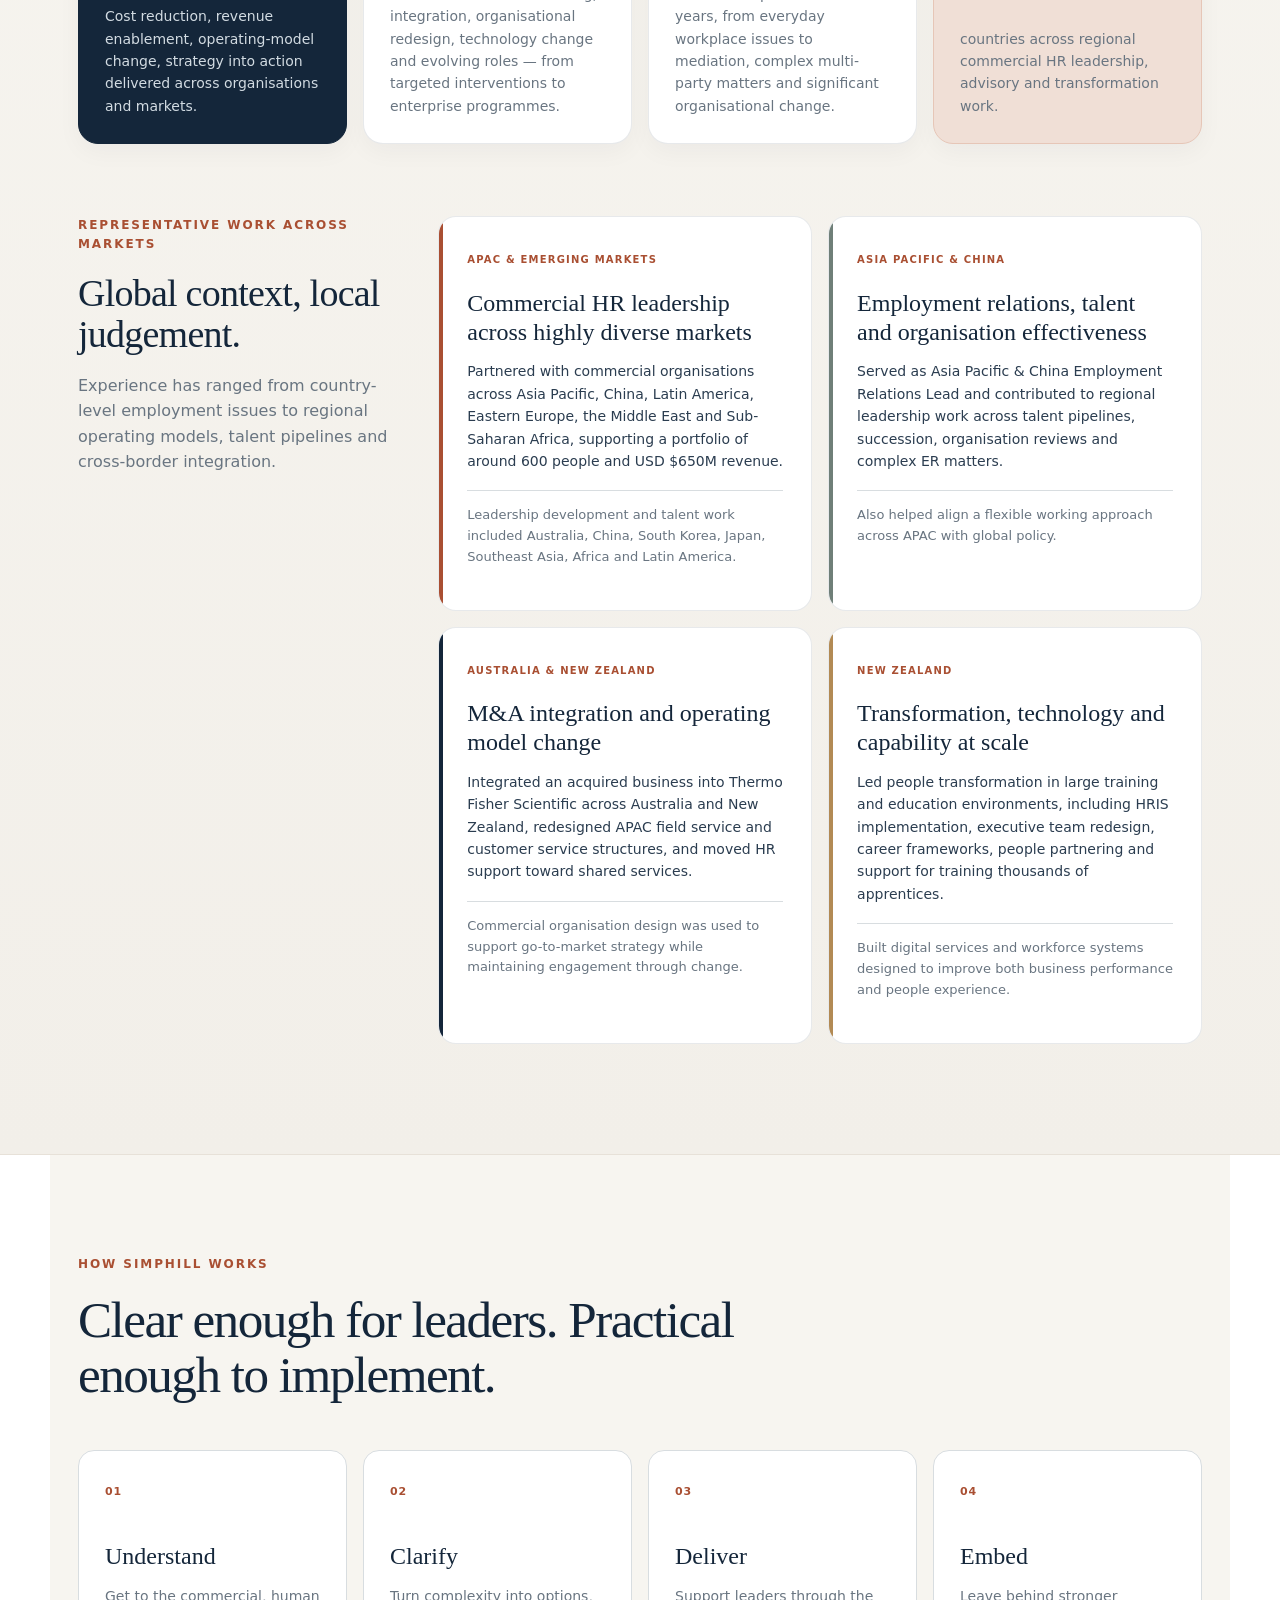
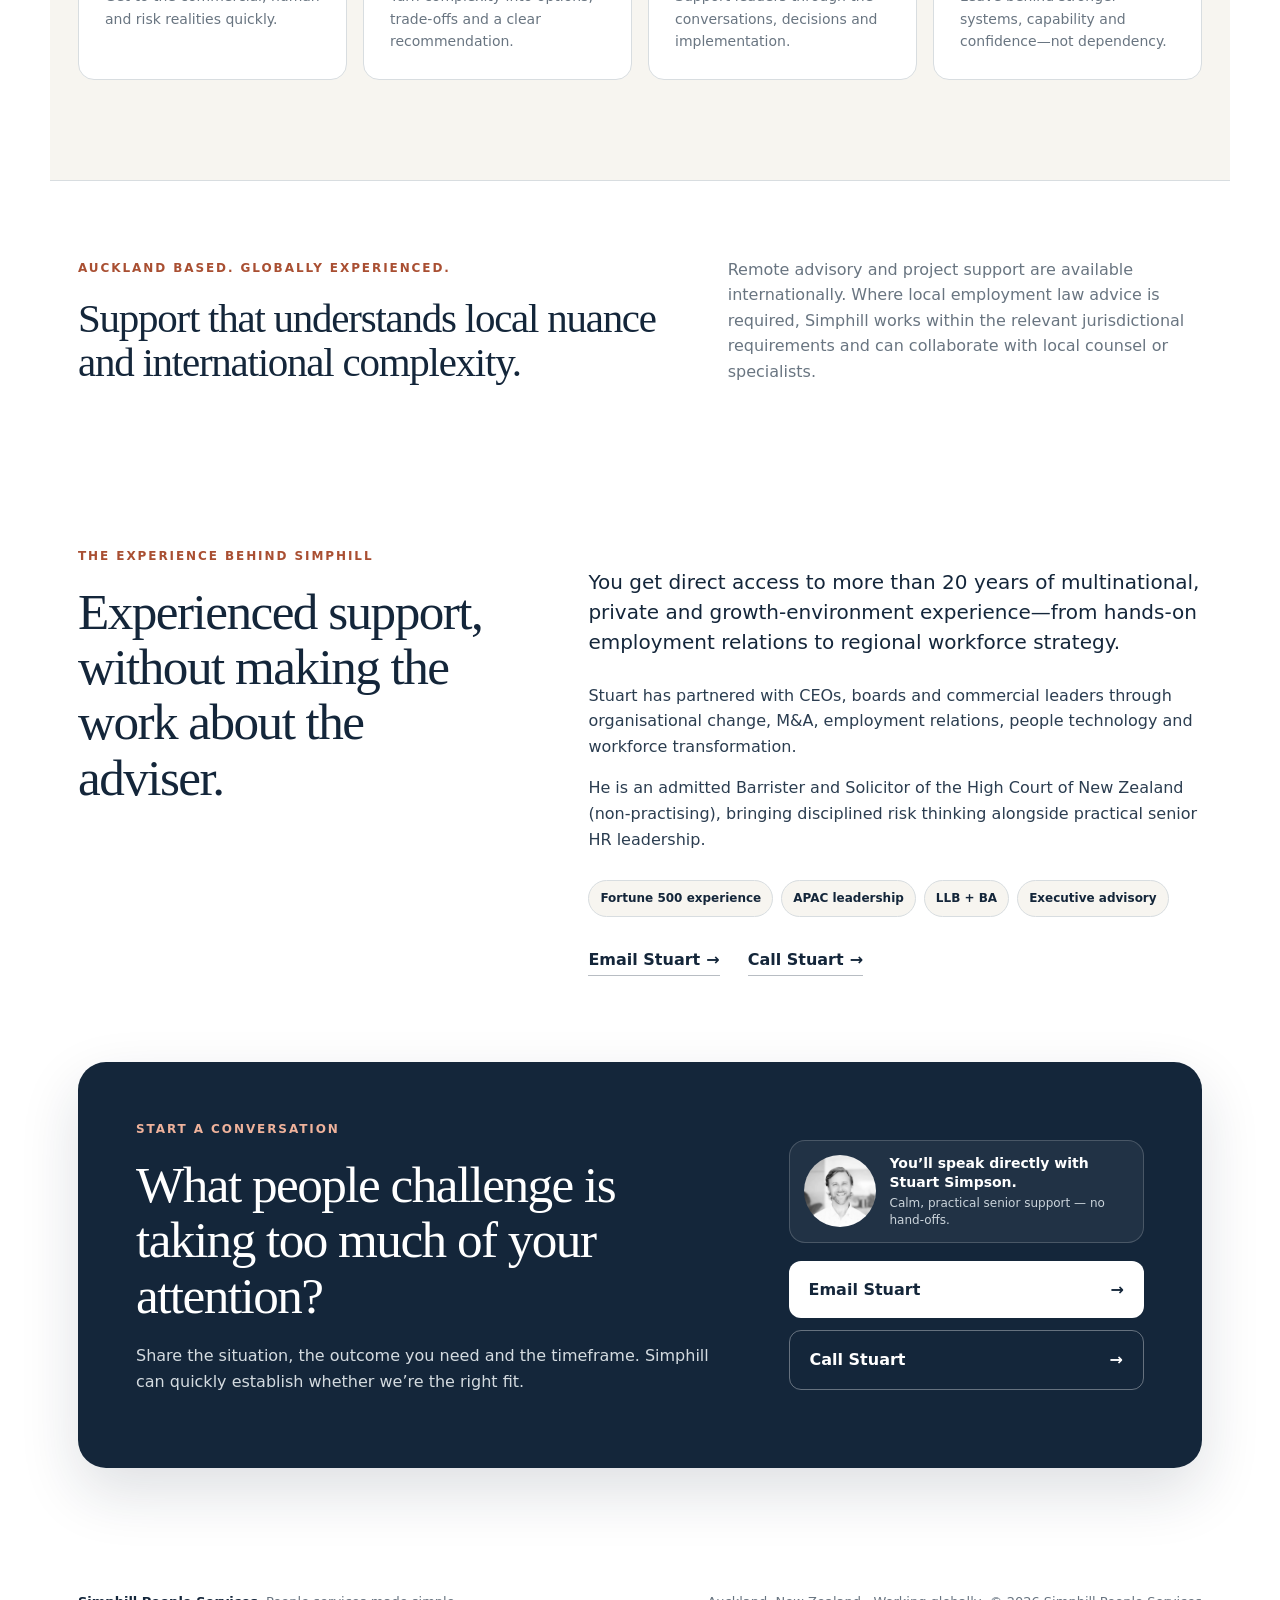
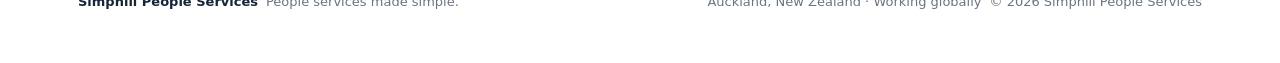
==== commit 1b237c5d: "Update index.html" ====
--- a/index.html
+++ b/index.html
@@ -76,8 +76,8 @@
     <section class="hero client-hero" id="top">
       <div class="hero-copy">
         <p class="eyebrow">Global people &amp; change advisory</p>
-        <h1>Senior judgement for complex people decisions.</h1>
-        <p class="lead">When employment relations, workforce change or organisational transformation gets difficult, Simphill brings senior judgement, practical options and calm execution so you can move forward with confidence.</p>
+        <h1>Complex people issues. Made manageable.</h1>
+        <p class="lead">When the people side of business gets difficult, Simphill brings the experience, judgement and practical support to manage risk, defuse complexity and create a clear way forward.</p>
         <div class="actions">
           <a class="button primary" href="#contact">Discuss your challenge <span aria-hidden="true">→</span></a>
           <a class="button secondary" href="#experience">See relevant experience</a>
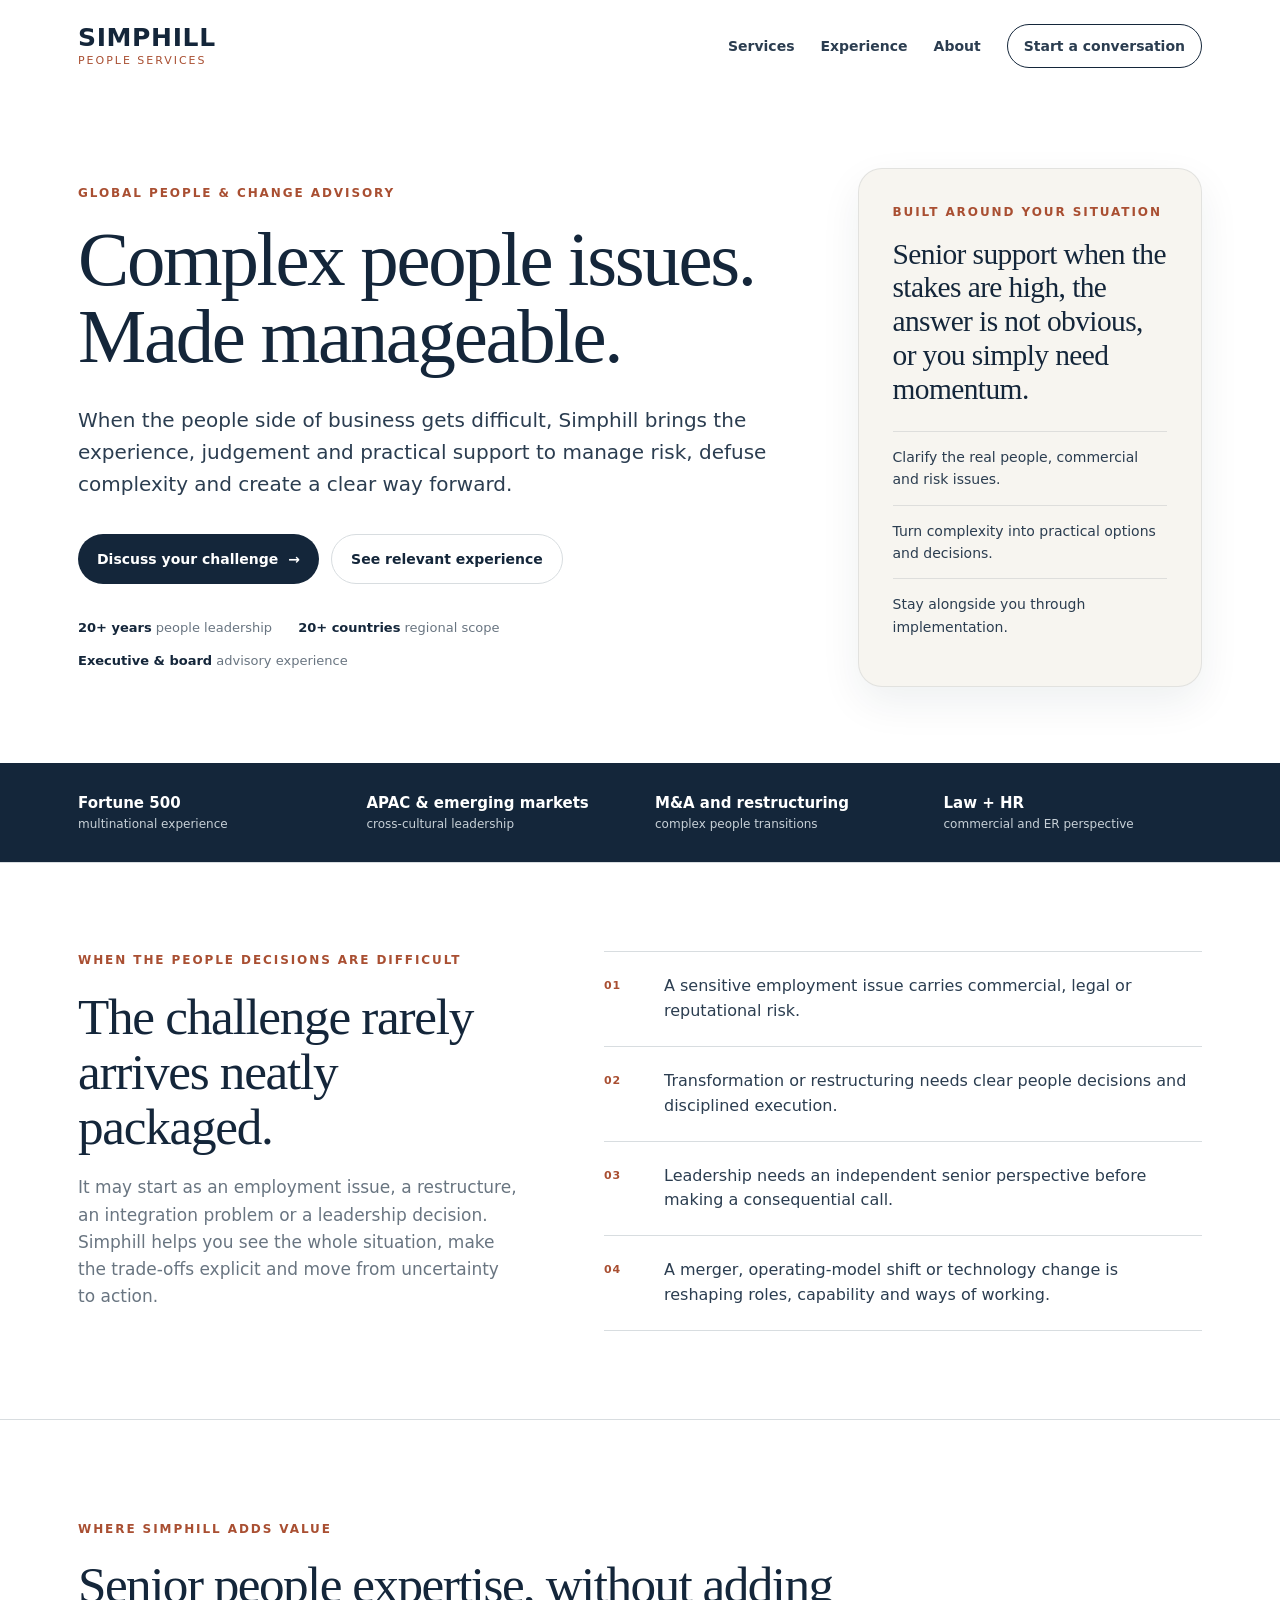
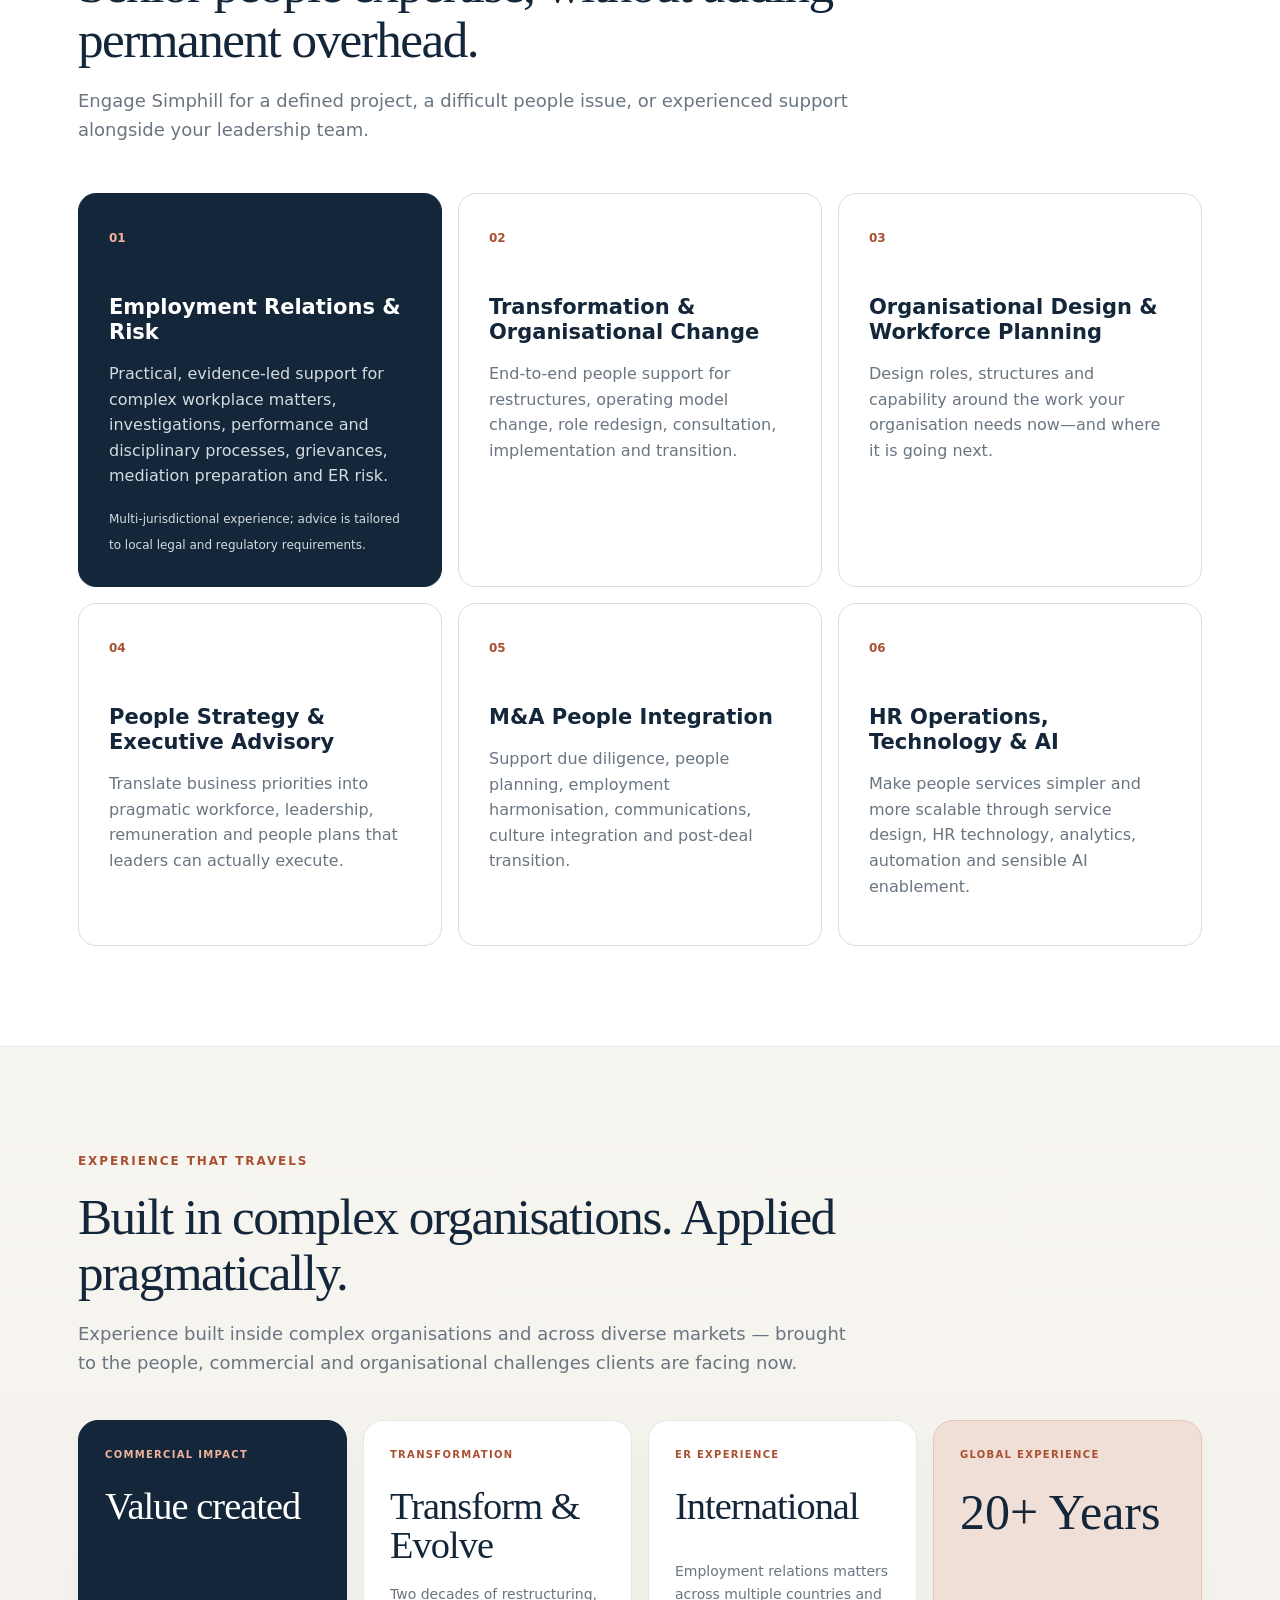
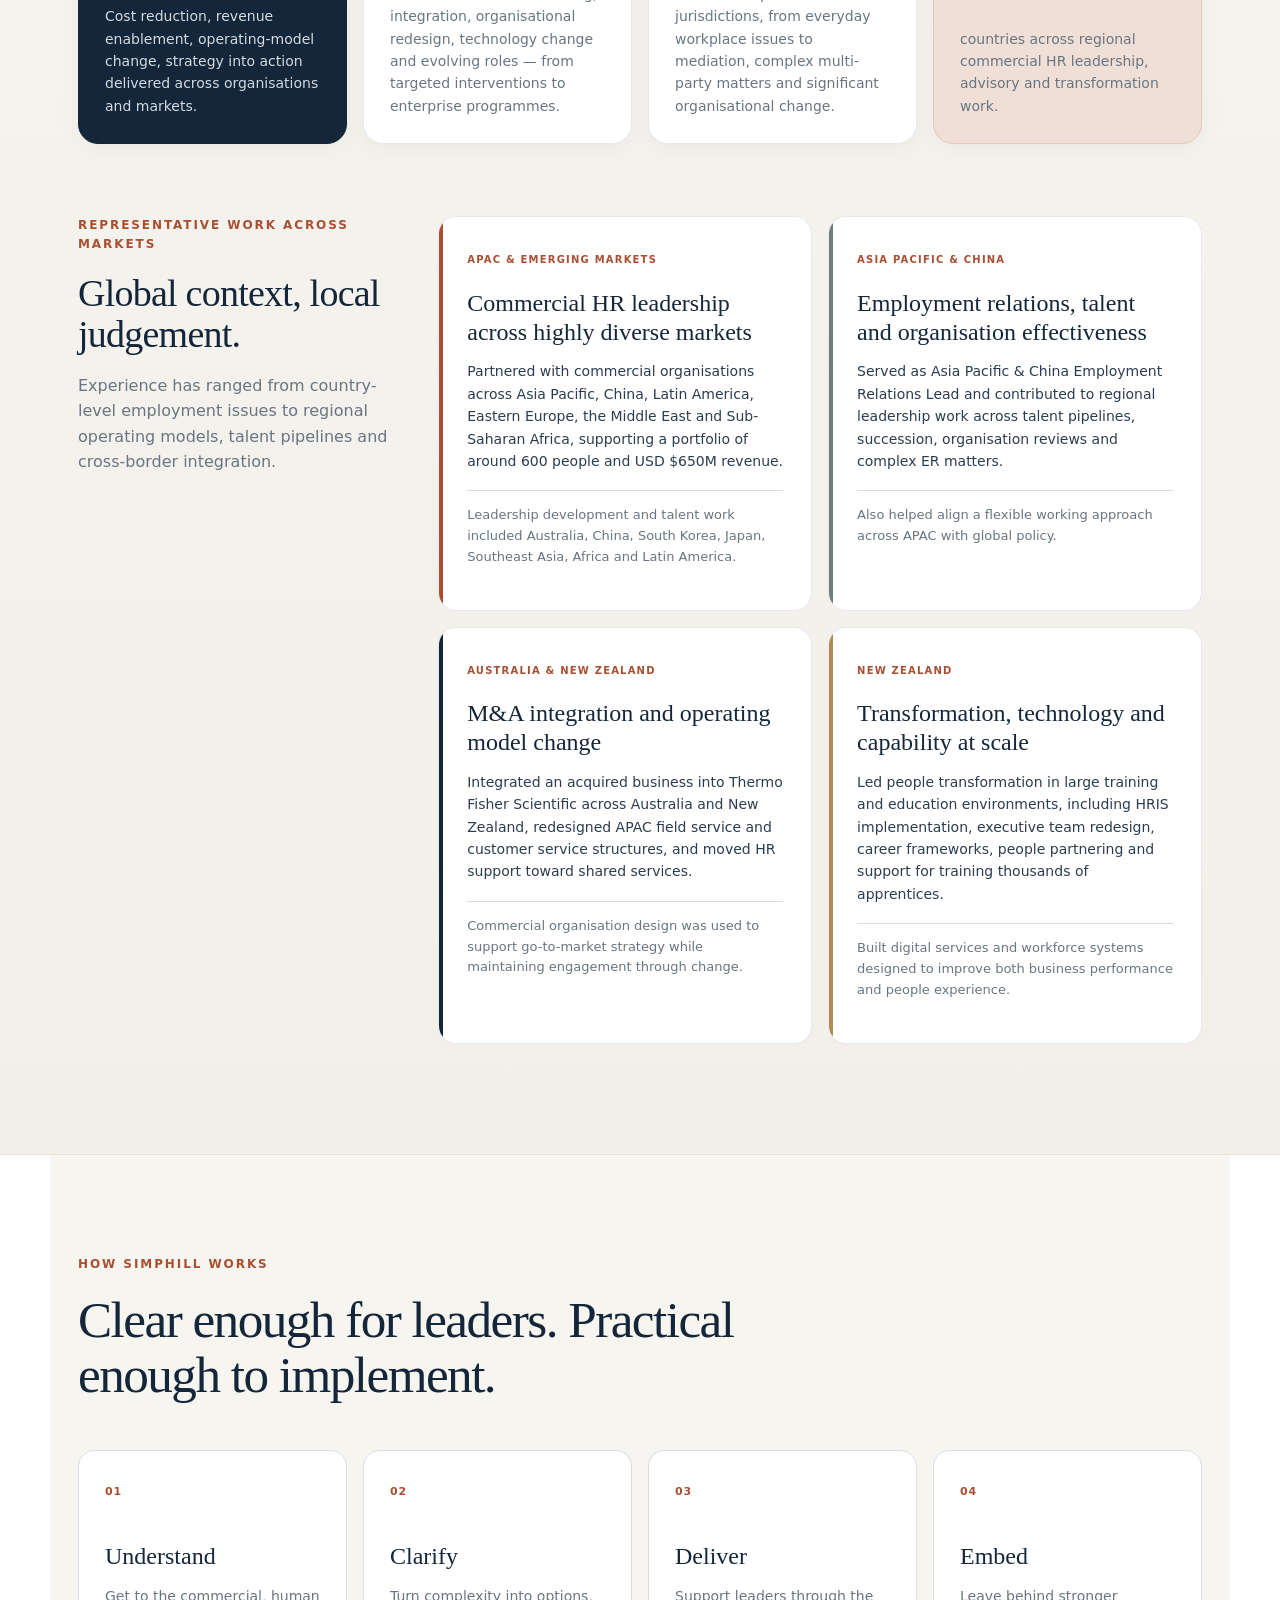
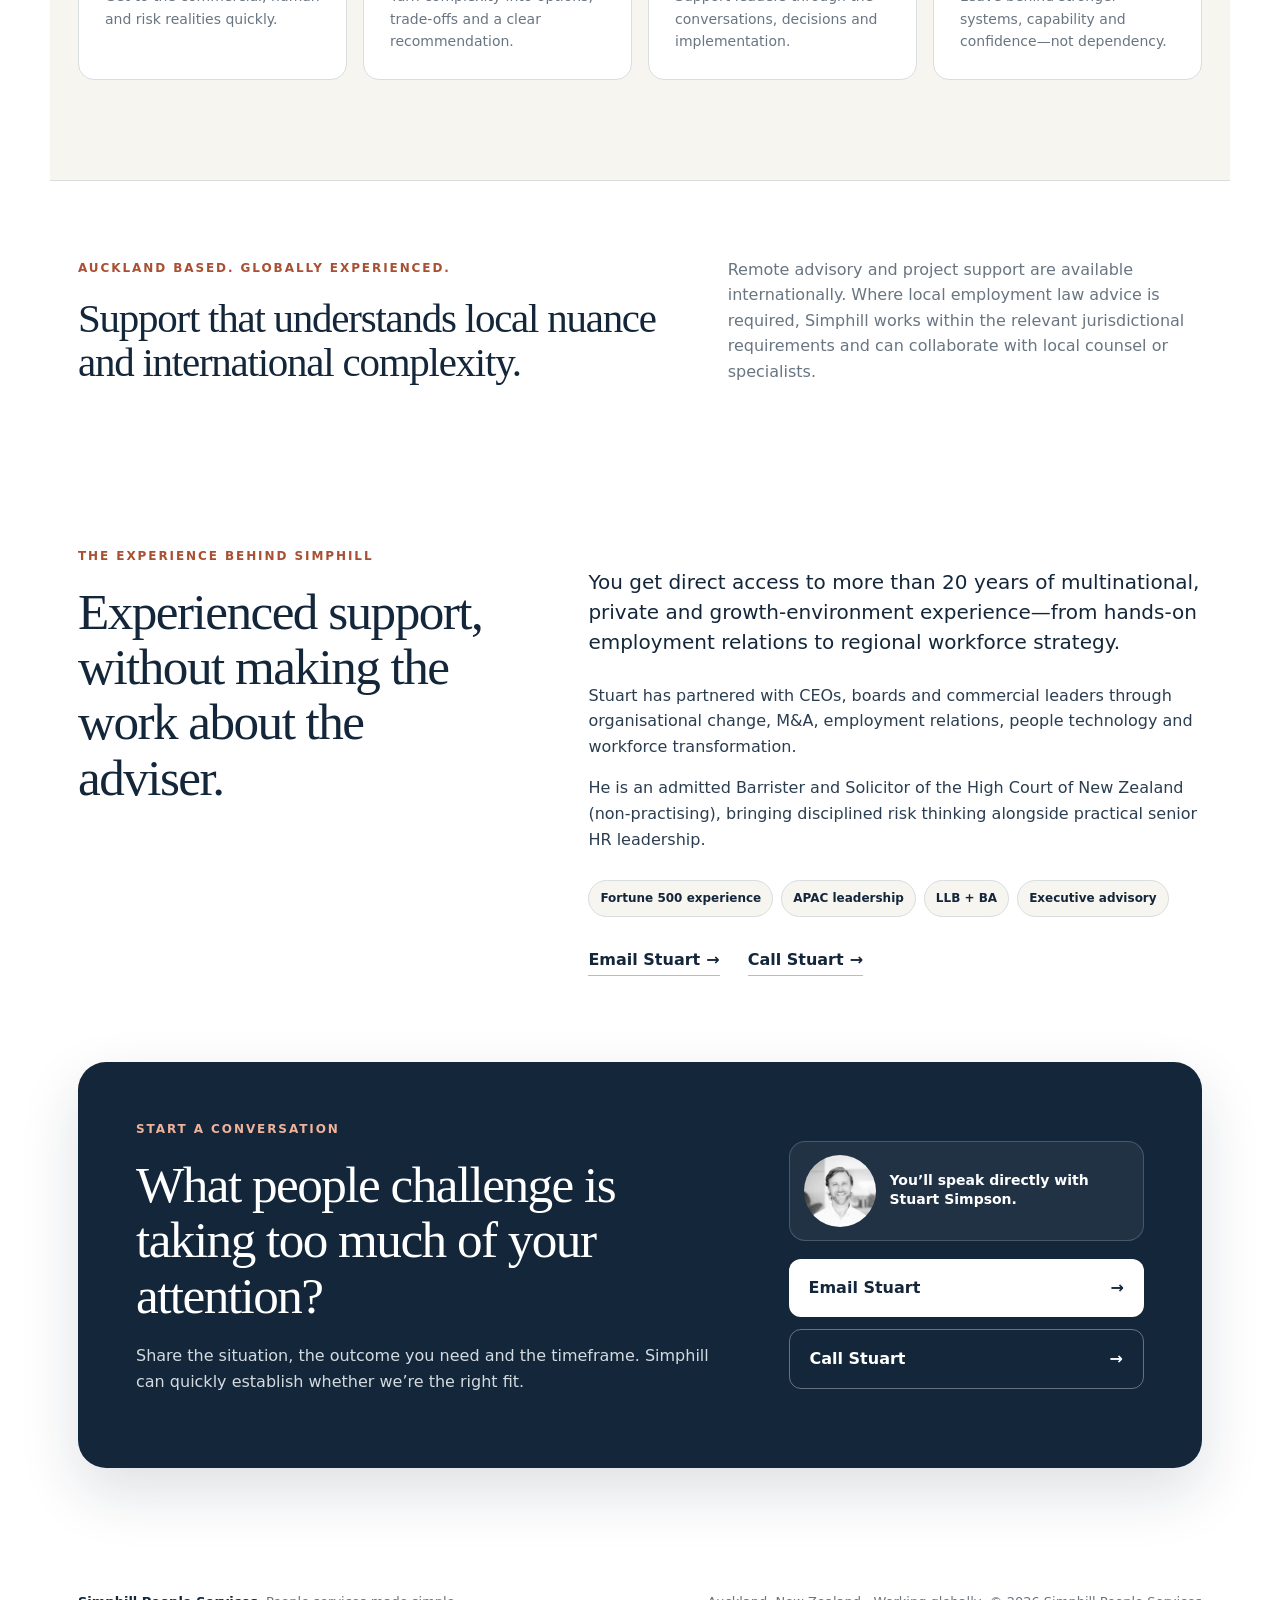
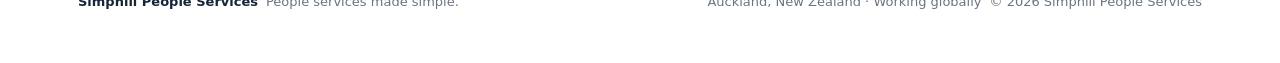
==== commit 33f14669: "Update index.html" ====
--- a/index.html
+++ b/index.html
@@ -185,7 +185,7 @@
           <article class="impact-card">
             <span class="impact-kicker">ER experience</span>
             <strong class="impact-word">International</strong>
-            <p>Employment relations matters across multiple countries 20+ years, from everyday workplace issues to mediation, complex multi-party matters and significant organisational change.</p>
+            <p>Employment relations matters across multiple countries and jurisdictions, from everyday workplace issues to mediation, complex multi-party matters and significant organisational change.</p>
           </article>
           <article class="impact-card impact-accent">
             <span class="impact-kicker">Global experience</span>
@@ -287,7 +287,6 @@
             <img src="assets/stuart-grayscale.webp" alt="Stuart Simpson" width="720" height="720" loading="lazy">
             <div>
               <strong>You’ll speak directly with Stuart Simpson.</strong>
-              <span>Calm, practical senior support — no hand-offs.</span>
             </div>
           </div>
           <div class="contact-actions">
